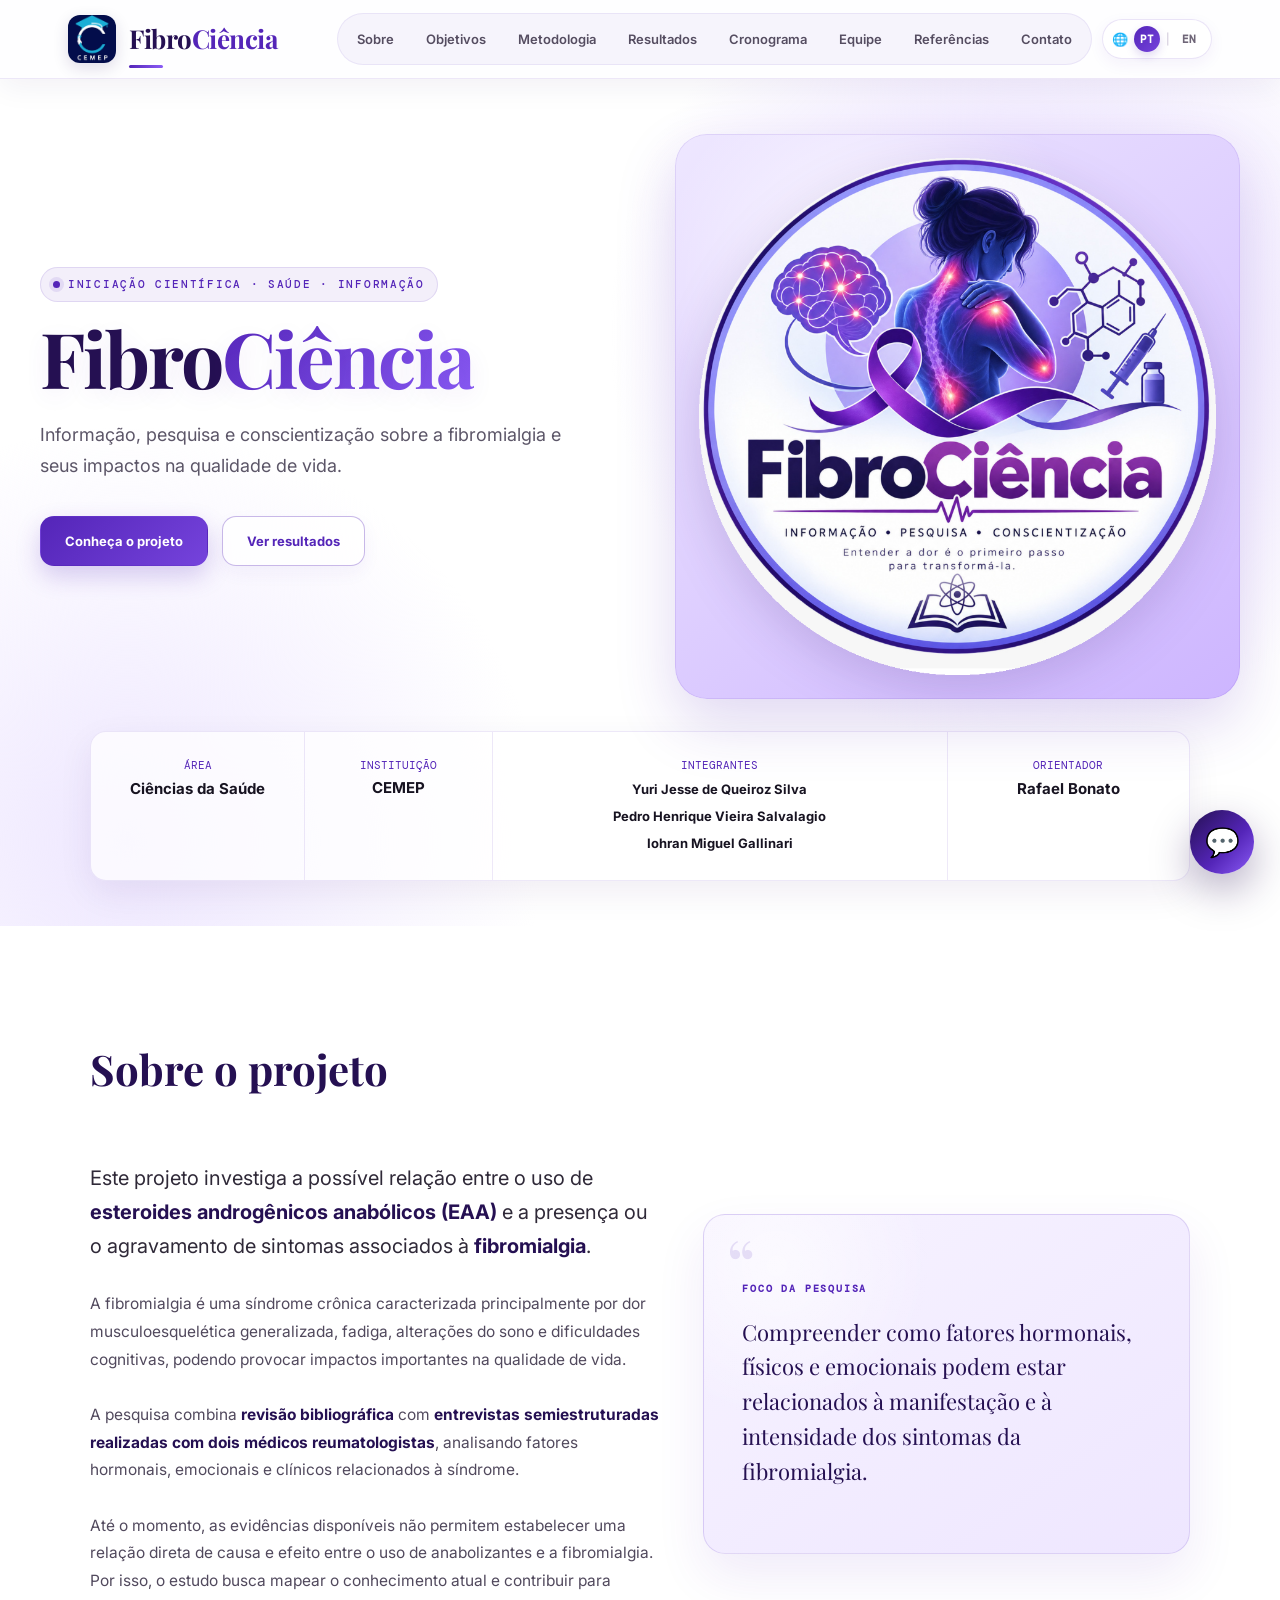
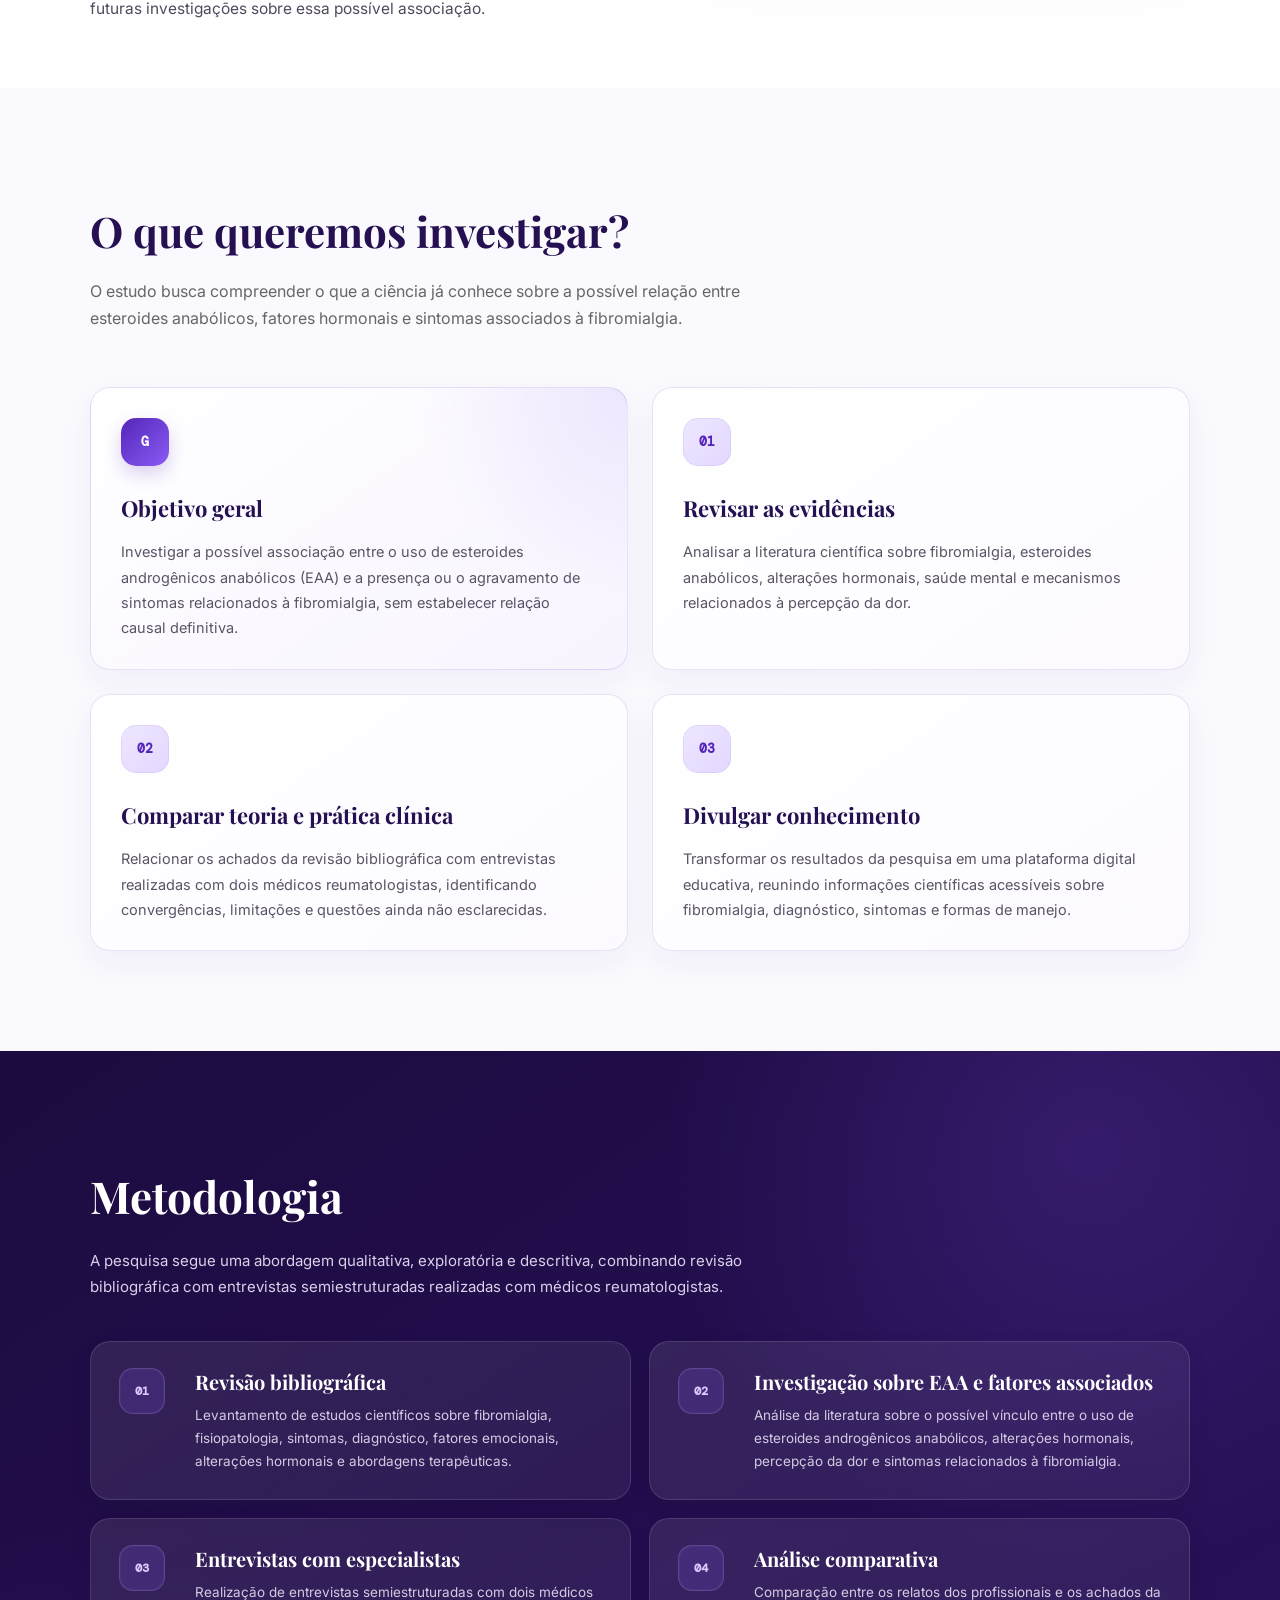
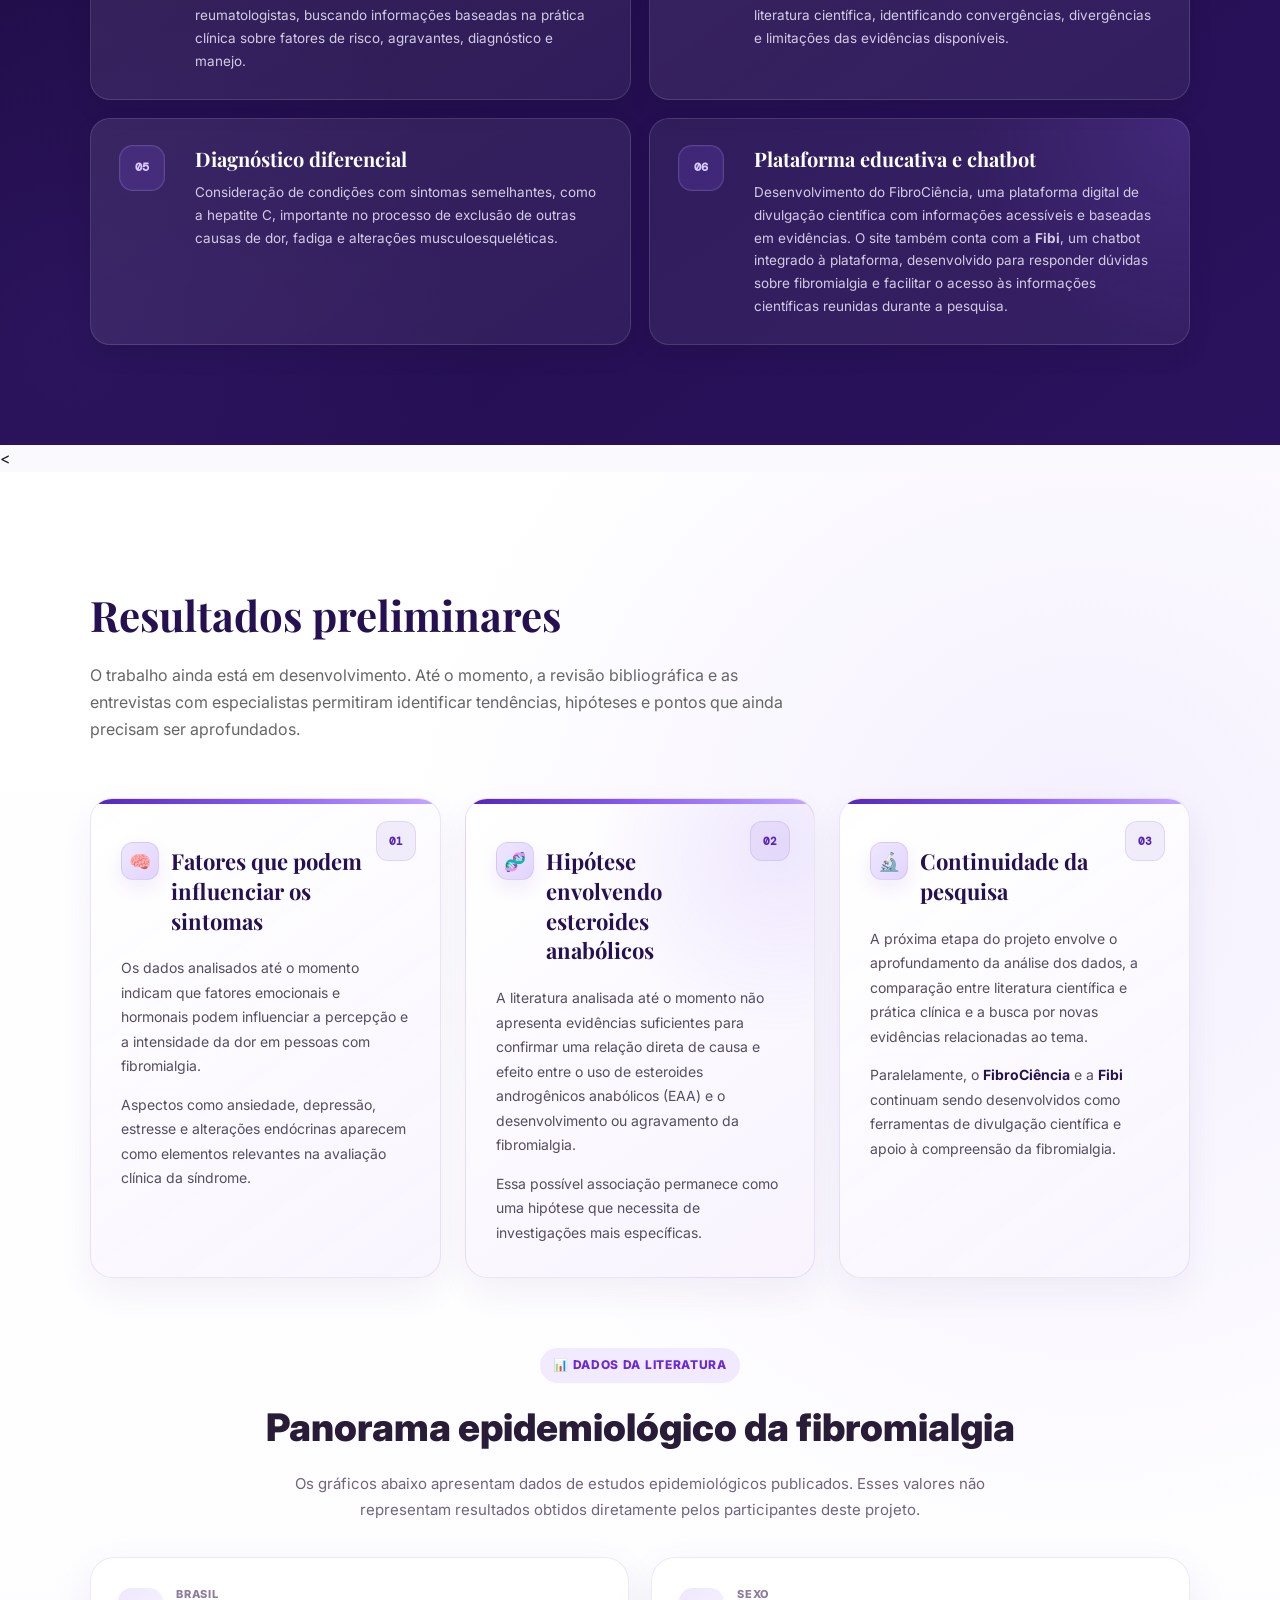
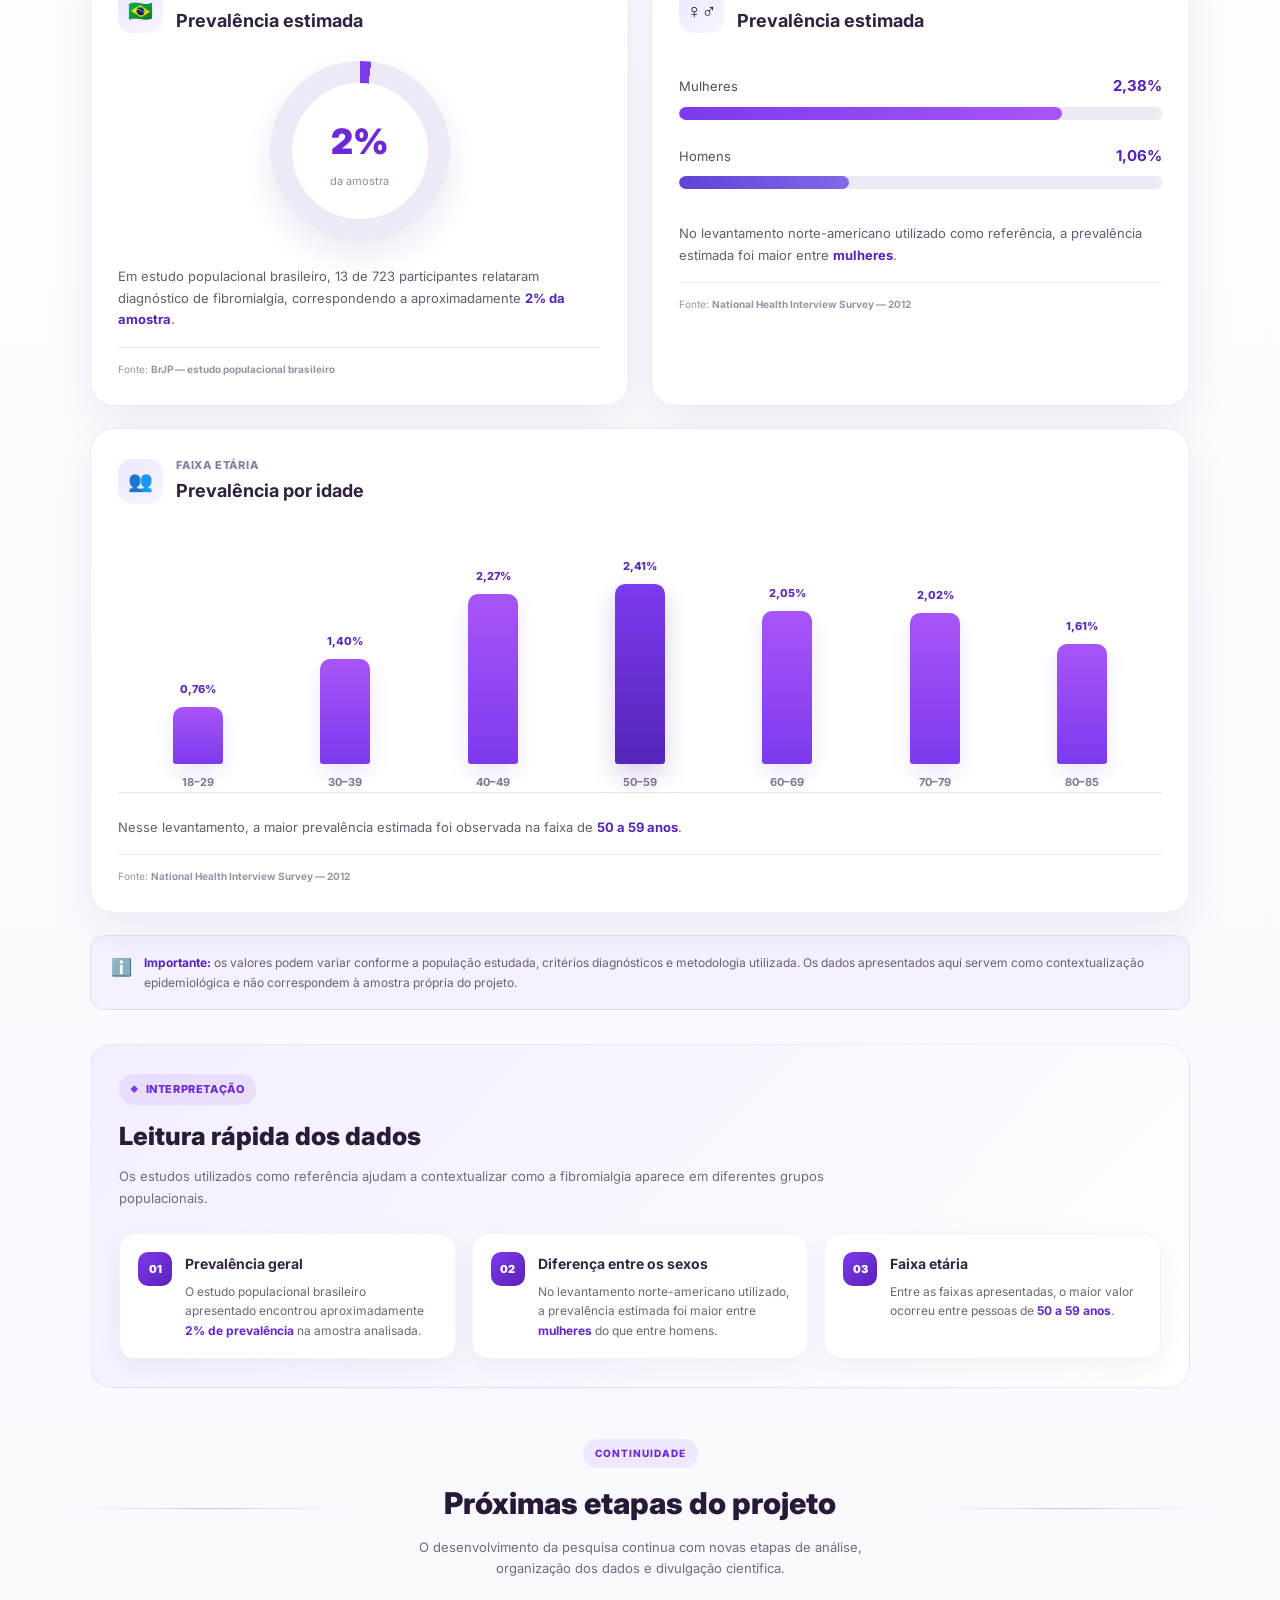
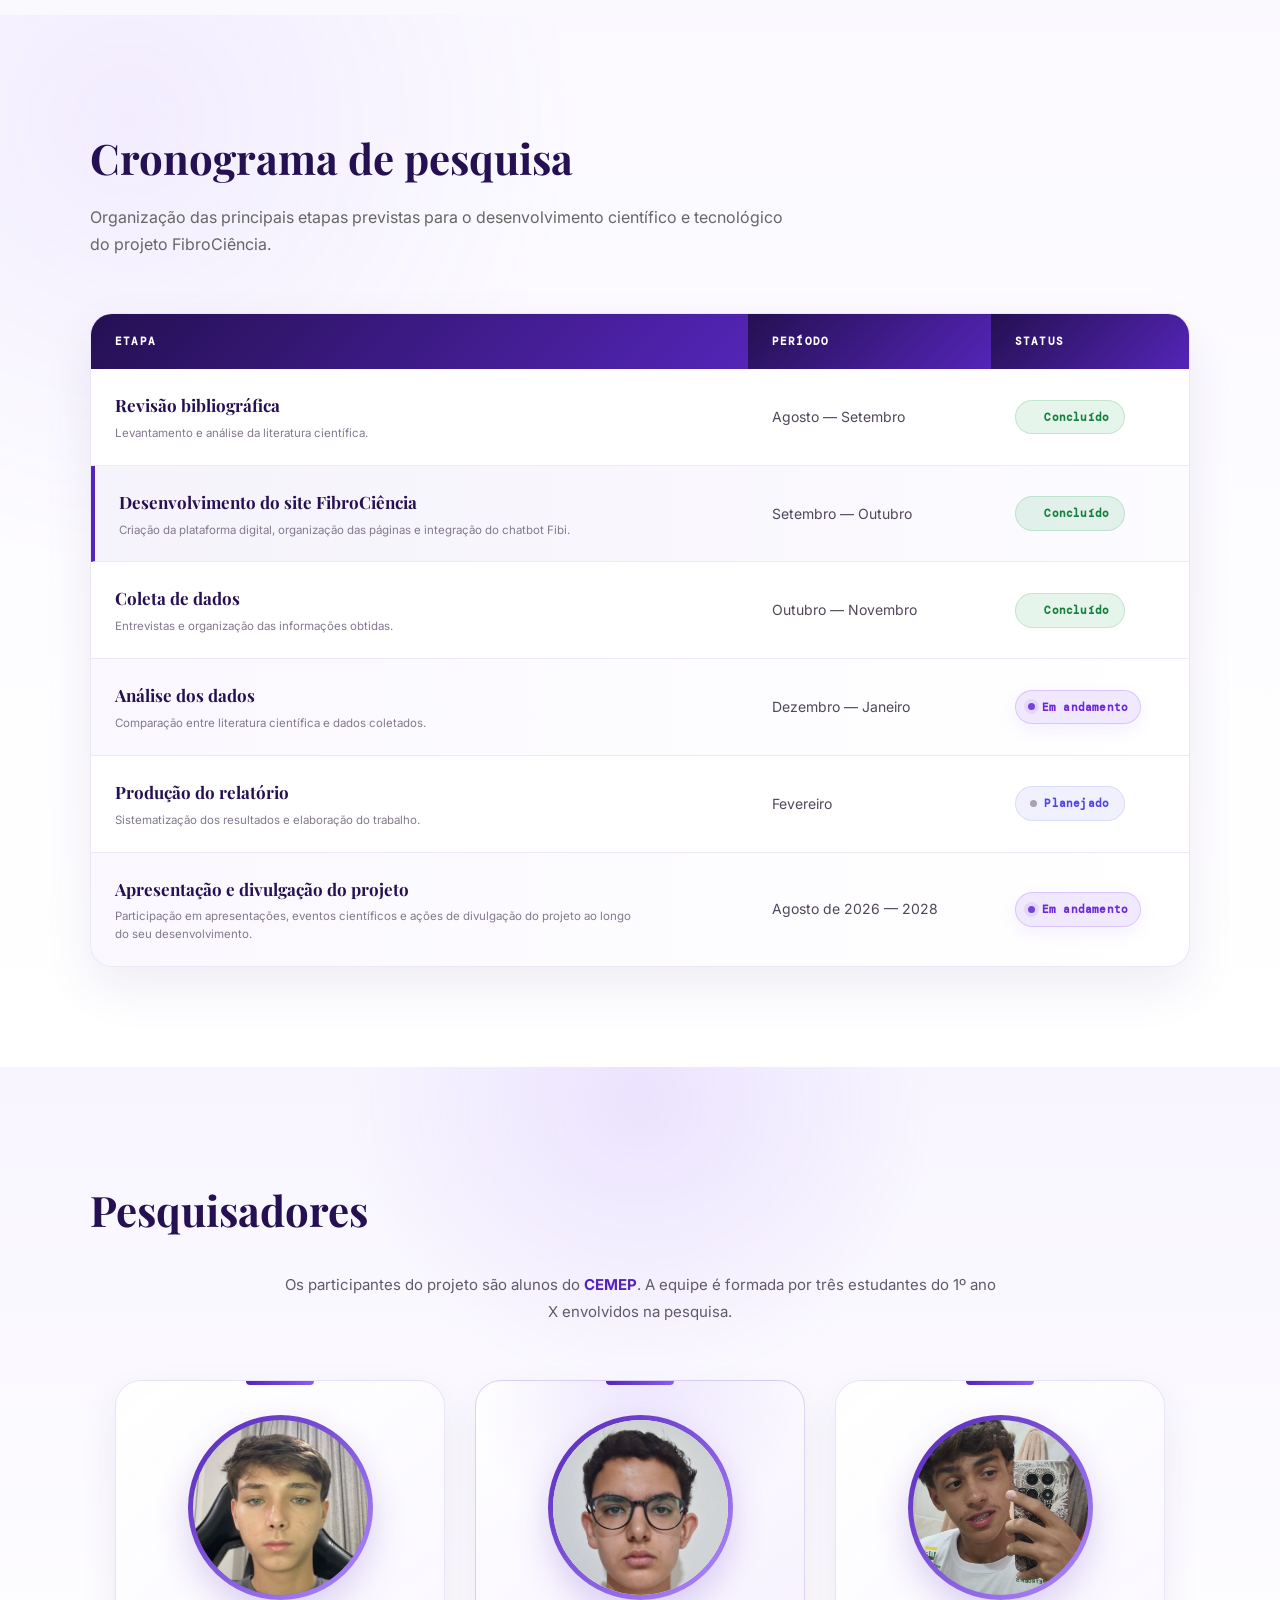
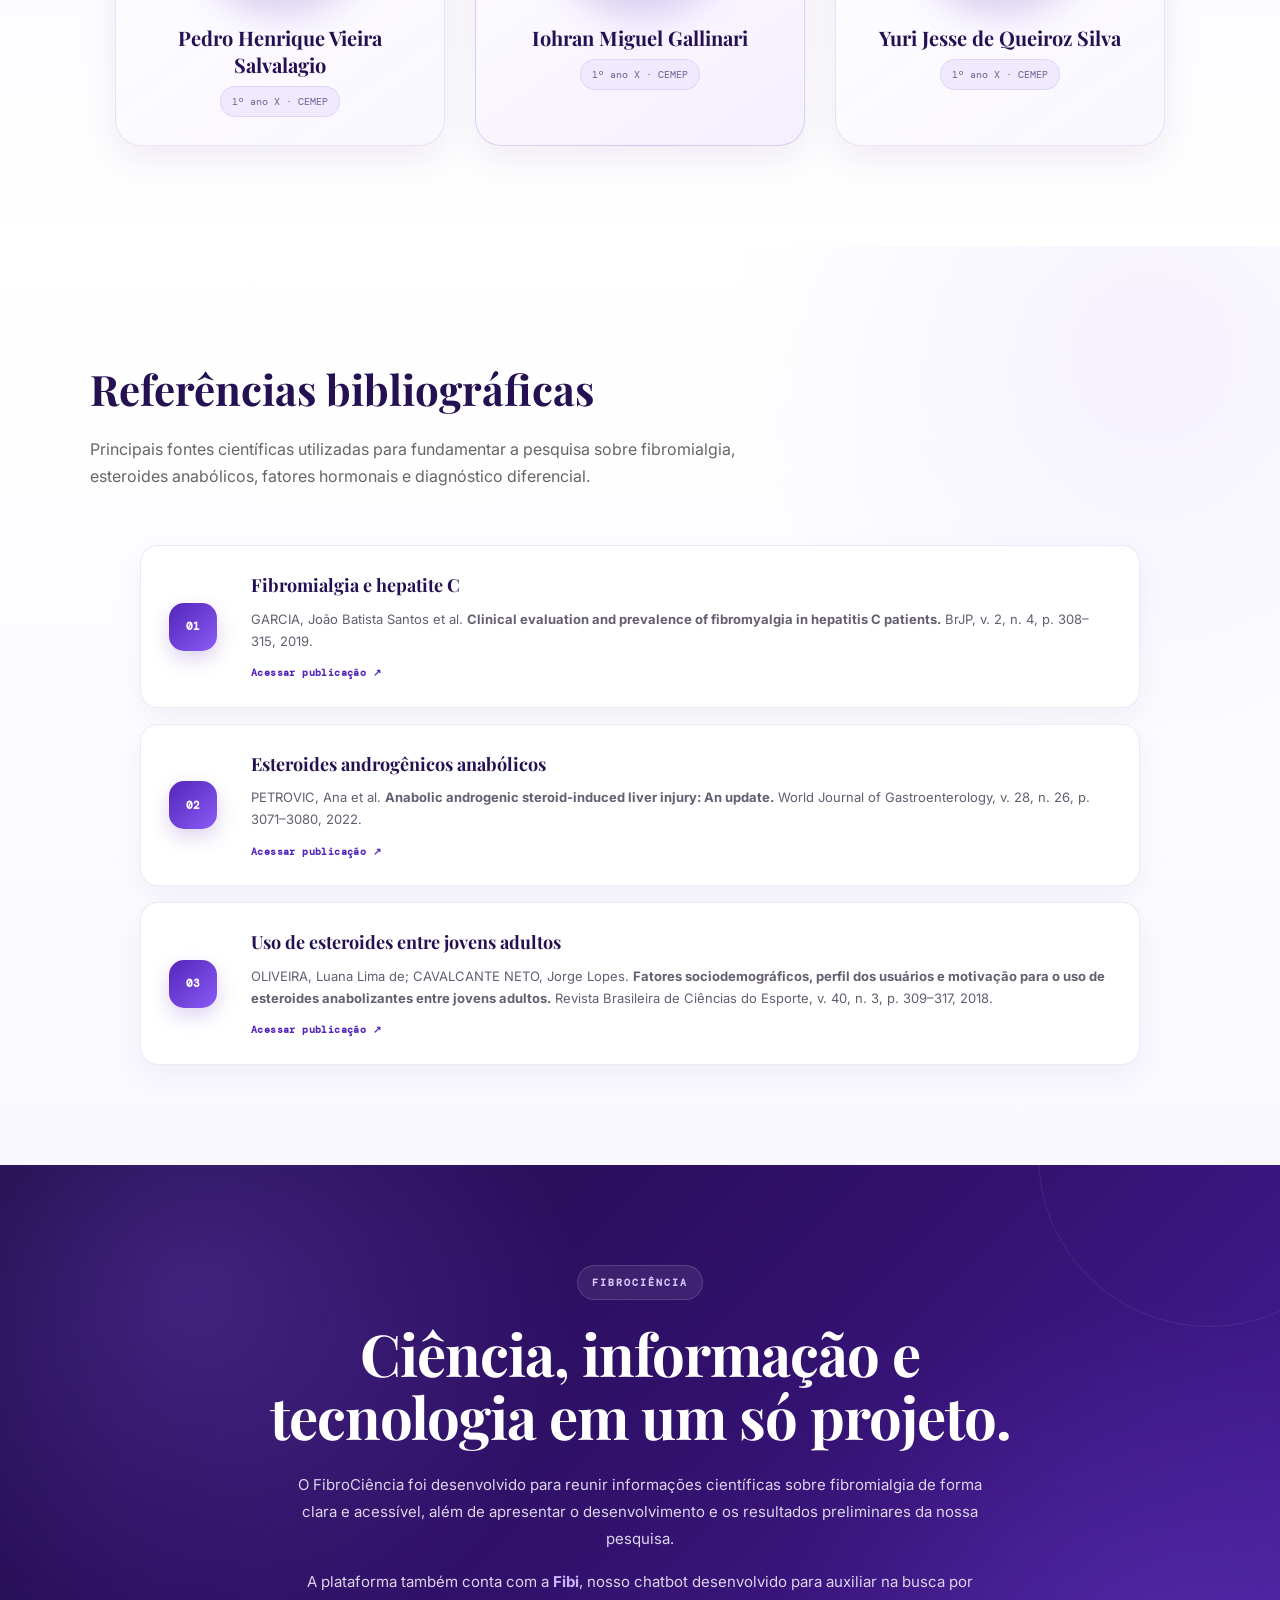
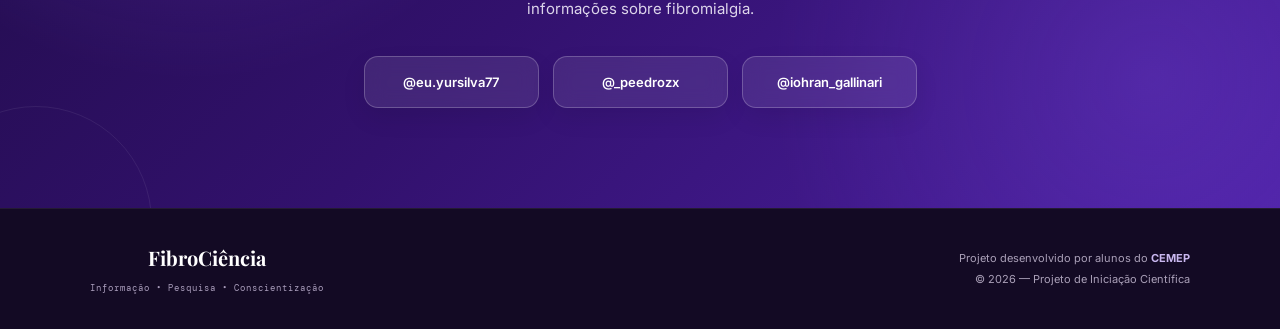
==== index.html @ 0fcd7a48 "Fibi online com memoria e otimizacao de desempenho" ====
<!DOCTYPE html>

<html lang="pt-BR">
<head>
<meta charset="utf-8"/>
<meta content="width=device-width, initial-scale=1.0" name="viewport"/>
<meta name="description" content="FibroCiência é um projeto de iniciação científica do CEMEP sobre fibromialgia, com informações sobre sintomas, diagnóstico, tratamento, epidemiologia e pesquisa em desenvolvimento."/>
<title>FibroCiência | Pesquisa e Conscientização</title>
<meta name="theme-color" content="#5425b8"/>
<meta name="robots" content="index,follow"/>
<meta name="fibi-api-base" content="https://fibi-api.yurijesse6.workers.dev"/>
<style>
        @import url('https://fonts.googleapis.com/css2?family=DM+Mono:wght@400;500&family=Playfair+Display:wght@500;600;700&family=Inter:wght@400;500;600;700&display=swap');
        .hero-imagem {
            width: 100%;
            aspect-ratio: 1 / 1;
            display: flex;
            justify-content: center;
            align-items: center;
            border-radius: 32px;
            padding: 22px;
            background:
                radial-gradient(circle at 35% 25%, rgba(255,255,255,.92), transparent 38%),
                linear-gradient(145deg, #eee7ff 0%, #dfd0ff 48%, #cdb5ff 100%);
            box-shadow: 0 24px 60px rgba(84,37,184,.18), inset 0 0 0 1px rgba(84,37,184,.10);
            overflow: hidden;
            position: relative;
        }

        .hero-imagem::before {
            content: "";
            position: absolute;
            width: 70%;
            height: 70%;
            border-radius: 50%;
            background: rgba(255,255,255,.22);
            filter: blur(25px);
        }

        .hero-imagem img {
            position: relative;
            z-index: 1;
            display: block;
            width: 100%;
            height: 100%;
            object-fit: contain;
            border-radius: 50%;
            filter: drop-shadow(0 14px 24px rgba(50,20,100,.16));
            transition: transform .4s ease;
        }

        .hero-imagem img:hover {
            transform: scale(1.025);
        }
        
        :root {
            --roxo: #5425b8;
            --roxo-escuro: #251052;
            --roxo-claro: #8b5cf6;
            --lilas: #eee7ff;
            --branco: #ffffff;
            --cinza: #666;
            --preto: #171321;
            --borda: #ddd3f7;
        }

        * {
            margin: 0;
            padding: 0;
            box-sizing: border-box;
        }

        html {
            scroll-behavior: smooth;
        }

        body {
            background: #faf9fd;
            color: var(--preto);
            font-family: "Inter", sans-serif;
            line-height: 1.7;
        }

        /* =========================
   CABEÇALHO
========================= */

header {
    position: sticky;
    top: 0;
    z-index: 1000;

    background: rgba(255, 255, 255, 0.78);
    backdrop-filter: blur(18px);
    -webkit-backdrop-filter: blur(18px);

    border-bottom: 1px solid rgba(84, 37, 184, 0.10);

    box-shadow:
        0 8px 30px rgba(37, 16, 82, 0.06);
}

.navbar {
    max-width: 1200px;
    height: 78px;

    margin: 0 auto;
    padding: 0 28px;

    display: flex;
    align-items: center;
    justify-content: space-between;
}
.brand-area {
    display: flex;
    align-items: center;
    gap: 13px;
}

.cemep-logo-header {
    width: 48px;
    height: 48px;

    object-fit: contain;

    border-radius: 12px;

    box-shadow:
        0 5px 16px rgba(37, 16, 82, 0.14);

    transition:
        transform 0.25s ease,
        box-shadow 0.25s ease;
}

.cemep-logo-header:hover {
    transform: translateY(-2px) scale(1.04);

    box-shadow:
        0 8px 20px rgba(37, 16, 82, 0.20);
}
.logo-text {
    font-family: "Playfair Display", serif;
    font-size: 26px;
    font-weight: 700;

    color: var(--roxo-escuro);

    letter-spacing: -0.5px;

    position: relative;

    cursor: default;
}

.logo-text span {
    color: var(--roxo);
}

.logo-text::after {
    content: "";

    position: absolute;

    left: 0;
    bottom: -7px;

    width: 34px;
    height: 3px;

    border-radius: 999px;

    background: linear-gradient(
        90deg,
        var(--roxo),
        var(--roxo-claro)
    );
}

nav {
    display: flex;
    align-items: center;

    gap: 6px;

    padding: 6px;

    border-radius: 999px;

    background: rgba(84, 37, 184, 0.045);

    border: 1px solid rgba(84, 37, 184, 0.08);
}

nav a {
    position: relative;

    padding: 8px 13px;

    border-radius: 999px;

    text-decoration: none;

    color: #554d61;

    font-size: 13px;
    font-weight: 600;

    transition:
        color 0.2s ease,
        background 0.2s ease,
        transform 0.2s ease;
}

nav a:hover {
    color: var(--roxo);

    background: white;

    transform: translateY(-1px);

    box-shadow:
        0 5px 14px rgba(84, 37, 184, 0.08);
}

        /* =========================
           HERO
        ========================= */

        .hero {
            min-height: 90vh;

            display: block;
            padding: 90px 25px 70px;

            background:
                radial-gradient(circle at 80% 30%, #e5d8ff 0%, transparent 35%),
                radial-gradient(circle at 10% 90%, #eee7ff 0%, transparent 30%),
                #fff;
        }

        .hero-container {
            max-width: 1200px;
            width: 100%;
            margin: auto;

            display: grid;
            grid-template-columns: 1fr 1fr;
            gap: 70px;
            align-items: center;
        }

     .hero-text small {
    display: inline-flex;
    align-items: center;
    gap: 8px;

    padding: 7px 12px;

    border-radius: 999px;

    background: rgba(84, 37, 184, 0.07);
    border: 1px solid rgba(84, 37, 184, 0.12);

    font-family: "DM Mono", monospace;
    font-size: 11px;
    font-weight: 500;

    color: var(--roxo);

    letter-spacing: 1.7px;
}

.hero-text small::before {
    content: "";

    width: 7px;
    height: 7px;

    border-radius: 50%;

    background: var(--roxo);

    box-shadow:
        0 0 0 4px rgba(84, 37, 184, 0.10);
}

  .hero-text h1 {
    margin-top: 18px;

    font-family: "Playfair Display", serif;
    font-size: clamp(52px, 6vw, 78px);

    line-height: 0.98;
    letter-spacing: -2px;

    color: var(--roxo-escuro);

    text-shadow:
        0 6px 24px rgba(84, 37, 184, 0.08);
}

.hero-text h1 span {
    background: linear-gradient(
        135deg,
        #5425b8,
        #8b5cf6
    );

    -webkit-background-clip: text;
    background-clip: text;

    color: transparent;
}

        .hero-text p {
            margin-top: 25px;

            max-width: 550px;

            font-size: 18px;
            color: #5c5668;
        }

        .hero-buttons {
    display: flex;
    align-items: center;
    gap: 14px;

    margin-top: 34px;
}

.btn {
    display: inline-flex;
    align-items: center;
    justify-content: center;

    min-height: 50px;

    padding: 0 24px;

    border-radius: 14px;

    text-decoration: none;

    font-size: 13px;
    font-weight: 700;

    transition:
        transform .2s ease,
        box-shadow .2s ease,
        background .2s ease,
        border-color .2s ease;
}

.btn-primary {
    color: #fff;

    background:
        linear-gradient(
            135deg,
            #5425b8,
            #7543dc
        );

    border: 1px solid transparent;

    box-shadow:
        0 10px 24px rgba(84, 37, 184, .22);
}

.btn-primary:hover {
    transform: translateY(-3px);

    box-shadow:
        0 15px 30px rgba(84, 37, 184, .30);
}

.btn-outline {
    color: var(--roxo);

    background: rgba(255,255,255,.72);

    border: 1px solid rgba(84,37,184,.32);

    box-shadow:
        0 7px 18px rgba(84,37,184,.05);
}

.btn-outline:hover {
    transform: translateY(-3px);

    background: #fff;

    border-color: var(--roxo);

    box-shadow:
        0 12px 24px rgba(84,37,184,.12);
}


        .hero-dados {
            max-width: 1200px;
            width: 100%;
            margin: 30px auto 0;
            display: grid;
            grid-template-columns: repeat(3, 1fr);
            gap: 0;
            background: rgba(255,255,255,.72);
            border: 1px solid rgba(84,37,184,.10);
            border-radius: 16px;
            box-shadow: 0 12px 35px rgba(50,20,100,.07);
            overflow: hidden;
        }

        .hero-dados .dado {
            padding: 20px 24px;
            border-bottom: 0;
            border-right: 1px solid rgba(84,37,184,.10);
        }
        .hero-dados .dado:last-child { border-right: 0; }

        @media (max-width: 850px) {
            .hero-dados { grid-template-columns: 1fr 1fr; }
            .hero-dados .dado { border-right: 1px solid rgba(84,37,184,.10); border-bottom: 1px solid rgba(84,37,184,.10); }
            .hero-dados .dado:nth-child(2n) { border-right: 0; }
            .hero-dados .dado:last-child { grid-column: 1 / -1; border-right: 0; }
        }

        @media (max-width: 500px) {
            .hero-dados { grid-template-columns: 1fr; }
            .hero-dados .dado, .hero-dados .dado:nth-child(2n) { border-right: 0; }
        }

        /* =========================
           FICHA CATALOGRÁFICA
        ========================= */

        .ficha {
            position: relative;

            background: white;

            border: 1px solid var(--borda);

            padding: 30px;

            box-shadow: 0 20px 50px rgba(50, 20, 100, .12);

            border-radius: 15px;
        }

        .ficha::before {
            content: "PROJETO DE PESQUISA";

            position: absolute;
            top: -12px;
            left: 25px;

            background: var(--roxo);

            color: white;

            padding: 5px 12px;

            font-family: "DM Mono", monospace;
            font-size: 10px;
            letter-spacing: 1px;

            border-radius: 4px;
        }

        .ficha h3 {
            font-family: "Playfair Display", serif;
            font-size: 27px;

            color: var(--roxo-escuro);

            margin-bottom: 25px;
        }

        .dados {
            display: grid;
            gap: 16px;
        }

        .dado {
            border-bottom: 1px solid #eee;

            padding-bottom: 10px;
        }

        .dado span {
            display: block;

            font-family: "DM Mono", monospace;
            font-size: 11px;

            color: var(--roxo);

            text-transform: uppercase;
        }

        .dado strong {
            font-size: 15px;
        }

        /* =========================
           SEÇÕES
        ========================= */

        section {
            padding: 100px 25px;
        }

        .container {
            max-width: 1100px;
            margin: auto;
        }

        .section-header {
            margin-bottom: 55px;
        }

        .section-number {
            font-family: "DM Mono", monospace;

            color: var(--roxo);

            font-size: 13px;
            letter-spacing: 2px;
        }

        .section-header h2 {
            margin-top: 8px;

            font-family: "Playfair Display", serif;

            font-size: 42px;

            color: var(--roxo-escuro);
        }

        .section-header p {
            max-width: 700px;

            margin-top: 10px;

            color: var(--cinza);
        }

        /* =========================
           SOBRE
        ========================= */

        .sobre {
            background: white;
        }

        .sobre-grid {
    display: grid;
    grid-template-columns: 1.15fr .85fr;
    gap: 42px;
    align-items: stretch;
}
       .texto-grande {
    font-size: 21px;
    line-height: 1.75;
    color: #3d3748;
}
        .citacao {
    position: relative;

    display: flex;
    align-items: center;

    min-height: 100%;

    padding: 36px 34px;

    border: 1px solid rgba(84, 37, 184, .12);
    border-radius: 22px;

    background:
        linear-gradient(
            145deg,
            #f5f0ff,
            #eee7ff
        );

    box-shadow:
        0 18px 40px rgba(84, 37, 184, .08);

    font-family: "Playfair Display", serif;

    color: var(--roxo-escuro);
}

.citacao::before {
    content: "“";

    position: absolute;

    top: 12px;
    left: 22px;

    font-size: 72px;
    line-height: 1;

    color: rgba(84, 37, 184, .13);
}

.citacao small {
    display: block;

    margin-bottom: 18px;

    font-family: "DM Mono", monospace;
    font-size: 10px;
    font-weight: 600;

    letter-spacing: 1.8px;

    color: var(--roxo);
}

.citacao p {
    position: relative;
    z-index: 1;

    margin: 0;

    font-family: "Playfair Display", serif;
    font-size: 23px;
    line-height: 1.55;

    color: var(--roxo-escuro);
}

        /* =========================
           OBJETIVOS
        ========================= */

        .objetivos-grid {
            display: grid;
            grid-template-columns: 1fr 1fr;

            gap: 25px;
        }

        .card {
            background: white;

            border: 1px solid var(--borda);

            border-radius: 12px;

            padding: 30px;

            transition: .25s;
        }

        .card:hover {
            transform: translateY(-5px);

            box-shadow: 0 15px 35px rgba(50, 20, 100, .10);
        }

        .card-icon {
            width: 45px;
            height: 45px;

            display: flex;
            align-items: center;
            justify-content: center;

            background: var(--lilas);

            color: var(--roxo);

            border-radius: 50%;

            font-weight: bold;

            margin-bottom: 18px;
        }

        .card h3 {
            font-family: "Playfair Display", serif;

            color: var(--roxo-escuro);

            font-size: 23px;

            margin-bottom: 10px;
        }

        /* =========================
           METODOLOGIA
        ========================= */

        .metodologia {
            background: var(--roxo-escuro);
            color: white;
        }

        .metodologia .section-header h2 {
            color: white;
        }

        .metodologia .section-header p {
            color: #d8d0eb;
        }

        .etapas {
            display: grid;
            gap: 15px;
        }

        .etapa {
            display: grid;

            grid-template-columns: 70px 1fr;

            align-items: center;

            padding: 20px;

            border: 1px solid rgba(255,255,255,.15);

            border-radius: 10px;

            background: rgba(255,255,255,.04);
        }

        .etapa-numero {
            font-family: "DM Mono", monospace;

            color: #bda5ff;

            font-size: 22px;
        }

        .etapa h3 {
            margin-bottom: 3px;
        }

        .etapa p {
            color: #d0c8df;
        }

        /* =========================
           RESULTADOS
        ========================= */

        .resultados {
            background: white;
        }

        .resultado-grid {
            display: grid;

            grid-template-columns: repeat(3, 1fr);

            gap: 20px;
        }

        .resultado {
            padding: 30px;

            border-top: 4px solid var(--roxo);

            background: #faf9fd;

            border-radius: 8px;
        }

        .resultado h3 {
            font-family: "Playfair Display", serif;

            font-size: 22px;

            color: var(--roxo-escuro);
        }

        /* =========================
           CRONOGRAMA
        ========================= */

        .tabela-wrapper {
            overflow-x: auto;
        }

        table {
            width: 100%;

            border-collapse: collapse;

            background: white;
        }

        th,
        td {
            padding: 16px;

            text-align: left;

            border-bottom: 1px solid var(--borda);
        }

        th {
            background: var(--roxo-escuro);

            color: white;

            font-family: "DM Mono", monospace;

            font-size: 12px;
        }

        td {
            font-size: 14px;
        }

        /* =========================
           EQUIPE
        ========================= */

        .equipe {
            background: #f4f0fc;
        }

        .equipe-grid {
            display: grid;

            grid-template-columns: repeat(2, 1fr);

            gap: 25px;
        }

        .pessoa {
            display: flex;

            align-items: center;

            gap: 20px;

            padding: 25px;

            background: white;

            border-radius: 12px;

            border: 1px solid var(--borda);
        }

        .avatar {
            width: 65px;
            height: 65px;

            flex-shrink: 0;

            display: flex;
            align-items: center;
            justify-content: center;

            border-radius: 50%;

            background: var(--lilas);

            color: var(--roxo);

            font-family: "Playfair Display", serif;

            font-size: 24px;
        }

        .pessoa h3 {
            font-family: "Playfair Display", serif;

            color: var(--roxo-escuro);
        }

        .pessoa p {
            color: var(--cinza);

            font-size: 14px;
        }


        /* Ajustes da apresentação solicitada */
        .hero-dados {
            grid-template-columns: repeat(3, 1fr);
            justify-content: center;
        }

        .equipe-participantes {
            display: grid;
            grid-template-columns: repeat(3, minmax(0, 1fr));
            gap: 32px;
            align-items: start;
            margin-top: 30px;
        }

        .membro {
            text-align: center;
            background: transparent;
        }

        .membro-foto {
            width: 190px;
            height: 190px;
            margin: 0 auto 20px;
            border-radius: 50%;
            overflow: hidden;
            border: 5px solid white;
            box-shadow: 0 12px 35px rgba(84,37,184,.18), 0 0 0 2px var(--borda);
            background: white;
        }

        .membro-foto img {
            width: 100%;
            height: 100%;
            display: block;
            object-fit: cover;
        }

        .membro h3 {
            max-width: 280px;
            margin: 0 auto 4px;
            font-family: "Playfair Display", serif;
            color: var(--roxo-escuro);
            font-size: 19px;
            line-height: 1.35;
        }

        .membro p {
            color: var(--cinza);
            font-size: 14px;
        }

        @media (max-width: 850px) {
            .hero-dados { grid-template-columns: 1fr 1fr; }
            .equipe-participantes { grid-template-columns: 1fr; }
        }

        @media (max-width: 500px) {
            .hero-dados { grid-template-columns: 1fr; }
            .membro-foto { width: 165px; height: 165px; }
        }

        /* =========================
           REFERÊNCIAS
        ========================= */

        .referencias {
            background: white;
        }

        .referencia {
            padding: 17px 0;

            border-bottom: 1px solid var(--borda);

            font-size: 14px;
        }

        .referencia strong {
            color: var(--roxo);
        }

        /* =========================
           CONTATO
        ========================= */

        .contato {
            background: var(--lilas);

            text-align: center;
        }

        .contato h2 {
            font-family: "Playfair Display", serif;

            color: var(--roxo-escuro);

            font-size: 42px;
        }

        .contato p {
            max-width: 650px;

            margin: 15px auto 30px;

            color: #5c5668;
        }

        /* =========================
           RODAPÉ
        ========================= */

        footer {
            background: #171026;

            color: #c8bfd9;

            padding: 40px 25px;

            text-align: center;

            font-size: 13px;
        }

        footer strong {
            color: white;
        }

        /* =========================
           RESPONSIVO
        ========================= */

        @media (max-width: 850px) {

            nav {
                display: none;
            }

            .hero-container {
                grid-template-columns: 1fr;
            }

            .sobre-grid {
                grid-template-columns: 1fr;
            }

            .objetivos-grid {
                grid-template-columns: 1fr;
            }

            .resultado-grid {
                grid-template-columns: 1fr;
            }

            .equipe-grid {
                grid-template-columns: 1fr;
            }

            .hero {
                padding-top: 60px;
            }

            .hero-imagem {
                width: min(520px, 100%);
                margin: 0 auto;
            }
        }

        @media (max-width: 500px) {

            section {
                padding: 70px 18px;
            }

            .hero {
                padding-left: 18px;
                padding-right: 18px;
            }

            .hero-buttons {
                flex-direction: column;
            }

            .btn {
                text-align: center;
            }

            .section-header h2 {
                font-size: 34px;
            }

            .contato h2 {
                font-size: 34px;
            }
        }

        /* =========================
           IDENTIDADE CEMEP / PARTICIPANTES
        ========================= */
.instituicao-logo {
            width: 58px;
            height: 58px;
            object-fit: contain;
            display: block;
            margin: 0 auto 10px;
        }

        .dado-instituicao {
            min-height: 95px;
        }

        .foto-participantes {
            margin-bottom: 38px;
            padding: 12px;
            background: white;
            border: 1px solid var(--borda);
            border-radius: 18px;
            box-shadow: 0 20px 45px rgba(50,20,100,.10);
        }

        .foto-participantes img {
            display: block;
            width: 100%;
            max-height: 620px;
            object-fit: cover;
            object-position: center;
            border-radius: 12px;
        }

        .foto-legenda {
            display: flex;
            justify-content: space-between;
            align-items: center;
            gap: 20px;
            padding: 14px 8px 4px;
        }

        .foto-legenda strong {
            color: var(--roxo-escuro);
            font-family: "Playfair Display", serif;
            font-size: 18px;
        }

        .foto-legenda span {
            color: var(--cinza);
            font-size: 13px;
        }

        .equipe-intro {
            max-width: 760px;
            margin-top: -35px;
            margin-bottom: 30px;
            color: #5c5668;
        }

        @media (max-width: 600px) {
            .instituicao-destaque {
                width: 100%;
            }

            .foto-legenda {
                align-items: flex-start;
                flex-direction: column;
                gap: 4px;
            }
        }

    
        /* Ajuste final: somente Área, Instituição e Orientador(a) */
        .hero-dados {
            max-width: 920px;
            grid-template-columns: repeat(3, minmax(0, 1fr));
            margin-left: auto;
            margin-right: auto;
        }

        .hero-dados .dado {
            text-align: center;
        }

        .dado-instituicao {
            min-height: 0;
        }

        .instituicao-logo, .instituicao-destaque {
            display: none !important;
        }

        .equipe-participantes {
            grid-template-columns: repeat(3, minmax(0, 1fr));
            max-width: 1050px;
            margin-left: auto;
            margin-right: auto;
        }

        .membro-foto {
            width: 190px;
            height: 190px;
        }

        @media (max-width: 850px) {
            .hero-dados { grid-template-columns: repeat(3, minmax(0, 1fr)); }
            .equipe-participantes { grid-template-columns: 1fr; }
        }

        @media (max-width: 600px) {
            .hero-dados { grid-template-columns: 1fr; }
        }

        /* Correção estrutural e visual final */
        .hero { width: 100%; }
        .hero-container, .hero-dados, .container { box-sizing: border-box; }
        .hero-dados { grid-template-columns: repeat(3, minmax(0, 1fr)); }
        .equipe-participantes { display: grid; grid-template-columns: repeat(3, minmax(0, 1fr)); width: 100%; }
        .membro { min-width: 0; }
        @media (max-width: 850px) {
            .hero-dados { grid-template-columns: repeat(3, minmax(0, 1fr)); }
            .equipe-participantes { grid-template-columns: 1fr; }
        }
        @media (max-width: 600px) {
            .hero-dados { grid-template-columns: 1fr; }
        }


        /* ===== VERSÃO FINAL SOLICITADA ===== */
        .instituicao-destaque,
        .instituicao-destaque img,
        .instituicao-logo {
            display: none !important;
        }

        .hero-dados {
    max-width: 1100px !important;
    width: 100%;

    margin-left: auto !important;
    margin-right: auto !important;

    display: grid !important;

    grid-template-columns:
        0.8fr
        0.7fr
        1.7fr
        0.9fr !important;

    gap: 0 !important;

    align-items: stretch;
}
.dado-integrantes strong {
    line-height: 1.65;
    font-size: 13px;
}

        .hero-dados .dado {
            text-align: center !important;
            padding: 24px 20px !important;
            min-width: 0;
        }

       

        .equipe .equipe-intro {
            margin-top: -35px;
            margin-bottom: 40px;
        }

        .equipe-participantes {
            display: grid !important;
            grid-template-columns: repeat(3, minmax(0, 1fr)) !important;
            max-width: 1050px !important;
            width: 100%;
            margin: 0 auto !important;
            gap: 45px !important;
            align-items: start;
        }

        .equipe-participantes .membro {
            text-align: center;
            min-width: 0;
        }

        .equipe-participantes .membro-foto {
            width: 210px !important;
            height: 210px !important;
            margin: 0 auto 20px !important;
            border-radius: 50% !important;
            overflow: hidden !important;
            border: 5px solid #fff !important;
            box-shadow: 0 12px 35px rgba(84,37,184,.18), 0 0 0 2px var(--borda) !important;
            background: #fff !important;
        }

        .equipe-participantes .membro-foto img {
            width: 100% !important;
            height: 100% !important;
            display: block !important;
            object-fit: cover !important;
            object-position: center !important;
        }

        .equipe-participantes .membro h3 {
            max-width: 310px;
            margin: 0 auto 5px;
            font-family: "Playfair Display", serif;
            color: var(--roxo-escuro);
            font-size: 18px;
            line-height: 1.35;
        }

        .equipe-participantes .membro p {
            margin: 0;
            color: var(--cinza);
            font-size: 14px;
        }

        @media (max-width: 850px) {
            .hero-dados {
                grid-template-columns: repeat(3, minmax(0, 1fr)) !important;
            }
            .equipe-participantes {
                grid-template-columns: repeat(3, minmax(0, 1fr)) !important;
                gap: 20px !important;
            }
            .equipe-participantes .membro-foto {
                width: 165px !important;
                height: 165px !important;
            }
        }

        @media (max-width: 600px) {
            .hero-dados {
                grid-template-columns: 1fr !important;
            }
            .equipe-participantes {
                grid-template-columns: 1fr !important;
                gap: 35px !important;
            }
            .equipe-participantes .membro-foto {
                width: 180px !important;
                height: 180px !important;
            }
        }

    
        /* Ajuste final da disposição dos pesquisadores */
        .equipe-participantes {
            display: grid;
            grid-template-columns: repeat(3, minmax(0, 1fr));
            gap: 42px;
            align-items: start;
        }

        .equipe-participantes .membro {
            min-width: 0;
            text-align: center;
        }

        .equipe-participantes .membro-foto {
            width: 190px;
            height: 190px;
            margin: 0 auto 18px;
        }

        @media (max-width: 850px) {
            .equipe-participantes {
                grid-template-columns: repeat(3, minmax(0, 1fr));
                gap: 18px;
            }
        }

        @media (max-width: 650px) {
            .equipe-participantes {
                grid-template-columns: 1fr;
                gap: 35px;
            }
        }
        /* Corrige alinhamento da instituição */
.hero-dados .dado.dado-instituicao {
    display: flex !important;
    flex-direction: column !important;

    justify-content: flex-start !important;
    align-items: center !important;

    text-align: center !important;
}
/* =========================================
   AJUSTE VISUAL — SOBRE O PROJETO
========================================= */

.sobre-grid {
    grid-template-columns: 1.08fr .92fr;
    gap: 55px;
    align-items: center;
}

.sobre-conteudo {
    max-width: 650px;
}

.sobre-conteudo p {
    color: #51495d;
    font-size: 15.5px;
    line-height: 1.8;
}

.sobre-conteudo .texto-grande {
    font-size: 20px;
    line-height: 1.7;
    color: #2f2938;
}

.sobre-conteudo strong {
    color: var(--roxo-escuro);
    font-weight: 700;
}

.citacao {
    min-height: 340px;
    height: auto;

    padding: 42px 38px;

    align-self: center;

    background:
        radial-gradient(
            circle at 15% 15%,
            rgba(255,255,255,.65),
            transparent 30%
        ),
        linear-gradient(
            145deg,
            #f7f3ff,
            #eee6ff
        );

    border: 1px solid rgba(84,37,184,.15);

    box-shadow:
        0 22px 50px rgba(84,37,184,.09);
}

.citacao p {
    font-size: 22px;
    line-height: 1.58;
}
.sobre-grid {
    gap: 42px;
}

.citacao {
    transform: translateY(-8px);
}

.citacao > div {
    width: 100%;
}
/* =========================================
   OBJETIVOS — CARDS
========================================= */

.objetivos-grid {
    gap: 24px;
}

.objetivos-grid .card {
    position: relative;

    padding: 30px 30px 28px;

    border-radius: 20px;

    border: 1px solid rgba(84, 37, 184, .12);

    background:
        linear-gradient(
            145deg,
            #ffffff,
            #fcfaff
        );

    box-shadow:
        0 12px 30px rgba(84, 37, 184, .05);

    overflow: hidden;

    transition:
        transform .25s ease,
        box-shadow .25s ease,
        border-color .25s ease;
}

.objetivos-grid .card::before {
    content: "";

    position: absolute;

    top: 0;
    left: 0;

    width: 100%;
    height: 4px;

    background:
        linear-gradient(
            90deg,
            #5425b8,
            #8b5cf6
        );

    opacity: 0;

    transition: opacity .25s ease;
}

.objetivos-grid .card:hover {
    transform: translateY(-6px);

    border-color:
        rgba(84, 37, 184, .22);

    box-shadow:
        0 20px 45px
        rgba(84, 37, 184, .11);
}

.objetivos-grid .card:hover::before {
    opacity: 1;
}

.objetivos-grid .card-icon {
    width: 48px;
    height: 48px;

    display: grid;
    place-items: center;

    margin-bottom: 24px;

    border-radius: 15px;

    background:
        linear-gradient(
            135deg,
            #eee7ff,
            #e3d7ff
        );

    color: var(--roxo);

    font-family: "DM Mono", monospace;

    font-size: 13px;
    font-weight: 700;

    box-shadow:
        inset 0 0 0 1px
        rgba(84, 37, 184, .08);
}

.objetivos-grid .card h3 {
    margin-bottom: 12px;

    font-size: 22px;

    color: var(--roxo-escuro);
}

.objetivos-grid .card p {
    margin: 0;

    color: #5b5465;

    font-size: 14.5px;
    line-height: 1.75;
}


/* OBJETIVO GERAL EM DESTAQUE */

.objetivos-grid .card:first-child {
    background:
        radial-gradient(
            circle at top right,
            rgba(139, 92, 246, .12),
            transparent 34%
        ),
        linear-gradient(
            145deg,
            #ffffff,
            #f8f4ff
        );
}

.objetivos-grid .card:first-child .card-icon {
    color: #fff;

    background:
        linear-gradient(
            135deg,
            #5425b8,
            #8b5cf6
        );

    box-shadow:
        0 8px 18px
        rgba(84, 37, 184, .20);
}
/* =========================================
   RESULTADOS PRELIMINARES
========================================= */

.resultados {
    position: relative;

    background:
        radial-gradient(
            circle at 85% 15%,
            rgba(139, 92, 246, .09),
            transparent 28%
        ),
        linear-gradient(
            180deg,
            #ffffff 0%,
            #fbf9ff 100%
        );
}


/* GRID */

.resultados .resultado-grid {
    display: grid;

    grid-template-columns:
        repeat(3, minmax(0, 1fr));

    gap: 24px;

    counter-reset: resultado;
}


/* CARD */

.resultados .resultado {
    position: relative;

    min-height: 100%;

    padding:
        38px
        30px
        32px;

    overflow: hidden;

    border:
        1px solid
        rgba(84, 37, 184, .11);

    border-radius: 22px;

    background:
        linear-gradient(
            145deg,
            rgba(255,255,255,.96),
            rgba(248,244,255,.92)
        );

    box-shadow:
        0 14px 35px
        rgba(54, 28, 94, .06);

    counter-increment: resultado;

    transition:
        transform .25s ease,
        box-shadow .25s ease,
        border-color .25s ease;
}


/* LINHA ROXA SUPERIOR */

.resultados .resultado::before {
    content: "";

    position: absolute;

    top: 0;
    left: 0;

    width: 100%;
    height: 5px;

    background:
        linear-gradient(
            90deg,
            #5425b8,
            #8b5cf6,
            #c4a8ff
        );
}


/* NÚMERO DO CARD */

.resultados .resultado::after {
    content:
        "0"
        counter(resultado);

    position: absolute;

    top: 22px;
    right: 24px;

    display: grid;
    place-items: center;

    width: 38px;
    height: 38px;

    border-radius: 12px;

    background:
        rgba(84, 37, 184, .07);

    border:
        1px solid
        rgba(84, 37, 184, .10);

    font-family:
        "DM Mono",
        monospace;

    font-size: 11px;
    font-weight: 600;

    color:
        var(--roxo);
}


/* TÍTULO */

.resultados .resultado h3 {
    max-width: 80%;

    margin:
        10px
        0
        20px;

    font-family:
        "Playfair Display",
        serif;

    font-size: 22px;
    line-height: 1.35;

    color:
        var(--roxo-escuro);
}


/* TEXTO */

.resultados .resultado p {
    margin:
        0
        0
        14px;

    color: #554d61;

    font-size: 14px;
    line-height: 1.75;
}


.resultados .resultado p:last-child {
    margin-bottom: 0;
}


/* PALAVRAS EM DESTAQUE */

.resultados .resultado strong {
    color:
        var(--roxo-escuro);

    font-weight: 700;
}


/* HOVER */

.resultados .resultado:hover {
    transform:
        translateY(-7px);

    border-color:
        rgba(84, 37, 184, .22);

    box-shadow:
        0 24px 50px
        rgba(54, 28, 94, .12);
}


/* DESTAQUE SUTIL NO SEGUNDO CARD */

.resultados .resultado:nth-child(2) {
    background:
        radial-gradient(
            circle at 90% 10%,
            rgba(139, 92, 246, .12),
            transparent 35%
        ),
        linear-gradient(
            145deg,
            #ffffff,
            #f8f3ff
        );
}


/* RESPONSIVO */

@media (max-width: 900px) {

    .resultados .resultado-grid {
        grid-template-columns: 1fr;
    }

    .resultados .resultado {
        min-height: auto;
    }

}
/* =========================================
   CRONOGRAMA
========================================= */

.cronograma {
    background:
        radial-gradient(
            circle at 10% 10%,
            rgba(139, 92, 246, .08),
            transparent 30%
        ),
        linear-gradient(
            180deg,
            #fbf9ff,
            #ffffff
        );
}


.cronograma-wrapper {
    overflow: hidden;

    border-radius: 22px;

    border:
        1px solid
        rgba(84, 37, 184, .11);

    background: #fff;

    box-shadow:
        0 20px 50px
        rgba(50, 20, 100, .08);
}


/* TABELA */

.cronograma-tabela {
    width: 100%;

    border-collapse: separate;
    border-spacing: 0;

    background: transparent;
}


/* CABEÇALHO */

.cronograma-tabela thead th {
    padding: 18px 24px;

    background:
        linear-gradient(
            135deg,
            #251052,
            #5425b8
        );

    color: #fff;

    border: 0;

    font-family:
        "DM Mono",
        monospace;

    font-size: 11px;

    letter-spacing: 1.2px;

    text-transform: uppercase;
}


/* LINHAS */

.cronograma-tabela tbody tr {
    transition:
        background .2s ease,
        transform .2s ease;
}


.cronograma-tabela tbody tr:hover {
    background: #faf7ff;
}


/* CÉLULAS */

.cronograma-tabela tbody td {
    padding: 22px 24px;

    border-bottom:
        1px solid
        #eee8f7;

    vertical-align: middle;

    color: #50475c;

    font-size: 14px;
}


.cronograma-tabela tbody tr:last-child td {
    border-bottom: 0;
}


/* NOME DA ETAPA */

.cronograma-tabela td strong {
    display: block;

    margin-bottom: 5px;

    color:
        var(--roxo-escuro);

    font-family:
        "Playfair Display",
        serif;

    font-size: 17px;
}


/* DESCRIÇÃO */

.cronograma-tabela td small {
    display: block;

    max-width: 530px;

    color: #83798f;

    font-size: 11.5px;

    line-height: 1.55;
}


/* LINHA DO SITE EM DESTAQUE */

.cronograma-destaque {
    background:
        linear-gradient(
            90deg,
            rgba(84, 37, 184, .055),
            rgba(139, 92, 246, .025)
        );
}


.cronograma-destaque td:first-child {
    border-left:
        4px solid
        var(--roxo);
}


/* STATUS */

.status {
    display: inline-flex;

    align-items: center;

    gap: 7px;

    padding:
        7px
        11px;

    border-radius: 999px;

    font-family:
        "DM Mono",
        monospace;

    font-size: 10px;

    font-weight: 600;

    white-space: nowrap;
}


.status::before {
    content: "";

    width: 7px;
    height: 7px;

    border-radius: 50%;
}


/* EM ANDAMENTO */

.status.andamento {
    color: #5425b8;

    background:
        #eee7ff;

    border:
        1px solid
        #dacbf7;
}


.status.andamento::before {
    background: #7543dc;

    box-shadow:
        0 0 0 4px
        rgba(117, 67, 220, .10);
}


/* PLANEJADO */

.status.planejado {
    color: #68606f;

    background:
        #f5f3f7;

    border:
        1px solid
        #e5e0ea;
}


.status.planejado::before {
    background: #aaa1b3;
}


/* MOBILE */

@media (max-width: 700px) {

    .cronograma-wrapper {
        border-radius: 16px;

        overflow-x: auto;
    }


    .cronograma-tabela {
        min-width: 720px;
    }

}
/* =========================================
   EQUIPE — NOVO VISUAL
========================================= */

.equipe {
    position: relative;

    background:
        radial-gradient(
            circle at 50% 5%,
            rgba(139, 92, 246, .12),
            transparent 30%
        ),
        linear-gradient(
            180deg,
            #f8f5ff 0%,
            #ffffff 100%
        );
}


/* INTRODUÇÃO */

.equipe .equipe-intro {
    max-width: 720px;

    margin:
        -30px
        auto
        55px;

    text-align: center;

    color: #62596d;

    font-size: 15px;
    line-height: 1.8;
}


.equipe .equipe-intro strong {
    color: var(--roxo);
}


/* GRID DOS INTEGRANTES */

.equipe-participantes {
    display: grid !important;

    grid-template-columns:
        repeat(3, minmax(0, 1fr)) !important;

    gap: 30px !important;

    max-width: 1050px !important;

    margin:
        0
        auto !important;

    align-items: stretch !important;
}


/* =========================================
   ORDEM
   Pedro | Yuri | Iohran
========================================= */

.equipe-participantes .membro:nth-child(1) {
    order: 1;
}

.equipe-participantes .membro:nth-child(3) {
    order: 2;
}

.equipe-participantes .membro:nth-child(2) {
    order: 3;
}


/* CARD */

.equipe-participantes .membro {
    position: relative;

    min-width: 0;

    padding:
        34px
        24px
        28px;

    text-align: center;

    border:
        1px solid
        rgba(84, 37, 184, .11);

    border-radius: 26px;

    background:
        linear-gradient(
            145deg,
            rgba(255,255,255,.98),
            rgba(249,246,255,.95)
        );

    box-shadow:
        0 16px 38px
        rgba(50,20,100,.07);

    overflow: hidden;

    transition:
        transform .25s ease,
        box-shadow .25s ease,
        border-color .25s ease;
}


/* DETALHE SUPERIOR */

.equipe-participantes .membro::before {
    content: "";

    position: absolute;

    top: 0;
    left: 50%;

    transform:
        translateX(-50%);

    width: 68px;
    height: 4px;

    border-radius:
        0
        0
        999px
        999px;

    background:
        linear-gradient(
            90deg,
            #5425b8,
            #8b5cf6
        );
}


/* HOVER */

.equipe-participantes .membro:hover {
    transform:
        translateY(-7px);

    border-color:
        rgba(84,37,184,.22);

    box-shadow:
        0 24px 50px
        rgba(50,20,100,.13);
}


/* =========================================
   FOTOS
========================================= */

.equipe-participantes .membro-foto {
    position: relative;

    width: 185px !important;
    height: 185px !important;

    margin:
        0
        auto
        24px !important;

    padding: 5px;

    overflow: hidden !important;

    border-radius: 50% !important;

    border: 0 !important;

    background:
        linear-gradient(
            135deg,
            #5425b8,
            #b18cff
        ) !important;

    box-shadow:
        0 15px 35px
        rgba(84,37,184,.20) !important;

    transition:
        transform .25s ease;
}


.equipe-participantes
.membro:hover
.membro-foto {
    transform:
        scale(1.035);
}


.equipe-participantes .membro-foto img {
    width: 100% !important;
    height: 100% !important;

    display: block !important;

    object-fit: cover !important;
    object-position: center !important;

    border-radius: 50% !important;

    background: #fff;
}


/* =========================================
   NOMES
========================================= */

.equipe-participantes .membro h3 {
    max-width: 260px;

    margin:
        0
        auto
        8px !important;

    font-family:
        "Playfair Display",
        serif;

    color:
        var(--roxo-escuro);

    font-size: 20px !important;

    line-height: 1.35;
}


/* TURMA */

.equipe-participantes .membro p {
    display: inline-flex;

    align-items: center;
    justify-content: center;

    margin: 0 !important;

    padding:
        6px
        11px;

    border-radius: 999px;

    background:
        #f0eaff;

    border:
        1px solid
        rgba(84,37,184,.10);

    color:
        #715d91 !important;

    font-family:
        "DM Mono",
        monospace;

    font-size:
        10px !important;
}


/* =========================================
   YURI — CARD CENTRAL
========================================= */

.equipe-participantes .membro:nth-child(3) {
    background:
        radial-gradient(
            circle at top,
            rgba(139,92,246,.13),
            transparent 42%
        ),
        linear-gradient(
            145deg,
            #ffffff,
            #f5efff
        );

    border-color:
        rgba(84,37,184,.18);
}


/* =========================================
   RESPONSIVO
========================================= */

@media (max-width: 850px) {

    .equipe-participantes {
        gap: 18px !important;
    }

    .equipe-participantes .membro {
        padding:
            26px
            16px
            24px;
    }

    .equipe-participantes .membro-foto {
        width: 150px !important;
        height: 150px !important;
    }

    .equipe-participantes .membro h3 {
        font-size:
            17px !important;
    }

}


@media (max-width: 650px) {

    .equipe-participantes {
        grid-template-columns:
            1fr !important;

        max-width:
            420px !important;

        gap:
            24px !important;
    }

    .equipe-participantes .membro:nth-child(1),
    .equipe-participantes .membro:nth-child(2),
    .equipe-participantes .membro:nth-child(3) {
        order: initial;
    }

    .equipe-participantes .membro-foto {
        width:
            180px !important;

        height:
            180px !important;
    }

}
/* =========================================
   REFERÊNCIAS
========================================= */

.referencias {
    background:
        radial-gradient(
            circle at 90% 10%,
            rgba(139, 92, 246, .08),
            transparent 30%
        ),
        linear-gradient(
            180deg,
            #ffffff,
            #faf8ff
        );
}


.referencias-lista {
    display: grid;
    gap: 16px;

    max-width: 1000px;

    margin: 0 auto;
}


.referencias .referencia {
    position: relative;

    display: grid;

    grid-template-columns:
        60px
        1fr;

    gap: 22px;

    align-items: center;

    padding:
        24px
        28px;

    border:
        1px solid
        rgba(84, 37, 184, .10);

    border-radius: 18px;

    background:
        rgba(255, 255, 255, .92);

    box-shadow:
        0 10px 30px
        rgba(50, 20, 100, .05);

    transition:
        transform .25s ease,
        box-shadow .25s ease,
        border-color .25s ease;
}


.referencias .referencia:hover {
    transform:
        translateX(6px);

    border-color:
        rgba(84, 37, 184, .22);

    box-shadow:
        0 16px 38px
        rgba(50, 20, 100, .09);
}


/* NÚMERO */

.referencia-numero {
    display: grid;

    place-items: center;

    width: 48px;
    height: 48px;

    border-radius: 15px;

    background:
        linear-gradient(
            135deg,
            #5425b8,
            #8b5cf6
        );

    color: white;

    font-family:
        "DM Mono",
        monospace;

    font-size: 11px;

    font-weight: 700;

    box-shadow:
        0 8px 20px
        rgba(84, 37, 184, .20);
}


/* TÍTULO */

.referencias .referencia strong {
    display: block;

    margin-bottom: 7px;

    color:
        var(--roxo-escuro);

    font-family:
        "Playfair Display",
        serif;

    font-size: 18px;
}


/* TEXTO */

.referencias .referencia p {
    margin: 0;

    color: #655d70;

    font-size: 13px;

    line-height: 1.7;
}


/* MOBILE */

@media (max-width: 650px) {

    .referencias .referencia {
        grid-template-columns: 1fr;

        gap: 15px;
    }

}
.referencia-link {
    display: inline-flex;
    align-items: center;
    gap: 6px;

    margin-top: 12px;

    color: var(--roxo);

    font-family: "DM Mono", monospace;
    font-size: 10px;
    font-weight: 600;

    letter-spacing: .4px;

    text-decoration: none;

    transition:
        transform .2s ease,
        color .2s ease;
}

.referencia-link:hover {
    transform: translateX(4px);
    color: #8b5cf6;
}
/* =========================================
   SEÇÃO FINAL / CONTATO
========================================= */

.contato {
    position: relative;

    padding:
        100px
        20px;

    overflow: hidden;

    background:
        radial-gradient(
            circle at 15% 20%,
            rgba(139, 92, 246, .28),
            transparent 32%
        ),
        radial-gradient(
            circle at 90% 80%,
            rgba(139, 92, 246, .20),
            transparent 30%
        ),
        linear-gradient(
            135deg,
            #1d0b42,
            #32116d,
            #4b1fa2
        );

    color: white;
}


/* EFEITO DE FUNDO */

.contato::before {
    content: "";

    position: absolute;

    width: 340px;
    height: 340px;

    top: -180px;
    right: -100px;

    border-radius: 50%;

    border:
        1px solid
        rgba(255, 255, 255, .08);
}


.contato::after {
    content: "";

    position: absolute;

    width: 230px;
    height: 230px;

    bottom: -130px;
    left: -80px;

    border-radius: 50%;

    border:
        1px solid
        rgba(255, 255, 255, .07);
}


/* CONTEÚDO */

.contato-conteudo {
    position: relative;

    z-index: 2;

    max-width: 850px;

    margin: 0 auto;

    text-align: center;
}


/* TAG */

.contato-tag {
    display: inline-flex;

    align-items: center;

    margin-bottom: 22px;

    padding:
        8px
        14px;

    border:
        1px solid
        rgba(255,255,255,.14);

    border-radius: 999px;

    background:
        rgba(255,255,255,.08);

    font-family:
        "DM Mono",
        monospace;

    font-size: 10px;

    font-weight: 600;

    letter-spacing: 2px;

    color: #d7c8ff;

    backdrop-filter:
        blur(8px);
}


/* TÍTULO */

.contato h2 {
    max-width: 750px;

    margin:
        0
        auto
        24px;

    font-family:
        "Playfair Display",
        serif;

    font-size:
        clamp(38px, 5vw, 58px);

    line-height: 1.08;

    letter-spacing: -1px;

    color: white;
}


/* TEXTO */

.contato p {
    max-width: 720px;

    margin:
        0
        auto
        16px;

    color:
        #ddd5eb;

    font-size: 15px;

    line-height: 1.8;
}


.contato-fibi strong {
    color: #cbb5ff;
}


/* BOTÕES */

.contato-botoes {
    display: flex;

    justify-content: center;

    gap: 14px;

    flex-wrap: wrap;

    margin-top: 34px;
}


.contato .btn {
    display: inline-flex;

    align-items: center;

    justify-content: center;

    min-width: 175px;

    padding:
        14px
        22px;

    border-radius: 14px;

    font-size: 13px;

    font-weight: 600;

    text-decoration: none;

    transition:
        transform .25s ease,
        box-shadow .25s ease,
        background .25s ease;
}


/* PRINCIPAL */

.contato .btn-primary {
    color:
        var(--roxo-escuro);

    background:
        white;

    box-shadow:
        0 12px 30px
        rgba(0,0,0,.15);
}


.contato .btn-primary:hover {
    transform:
        translateY(-4px);

    box-shadow:
        0 18px 35px
        rgba(0,0,0,.20);
}


/* SECUNDÁRIO */

.contato .btn-secondary {
    color:
        white;

    border:
        1px solid
        rgba(255,255,255,.25);

    background:
        rgba(255,255,255,.07);

    backdrop-filter:
        blur(8px);
}


.contato .btn-secondary:hover {
    transform:
        translateY(-4px);

    background:
        rgba(255,255,255,.12);
}


/* MOBILE */

@media (max-width: 650px) {

    .contato {
        padding:
            75px
            20px;
    }


    .contato-botoes {
        flex-direction: column;

        align-items: center;
    }


    .contato .btn {
        width: 100%;

        max-width: 280px;
    }

}
.contato .btn-instagram {
    color: white;

    border:
        1px solid
        rgba(255, 255, 255, .22);

    background:
        rgba(255, 255, 255, .09);

    backdrop-filter:
        blur(10px);

    box-shadow:
        0 10px 25px
        rgba(0, 0, 0, .08);
}


.contato .btn-instagram:hover {
    transform:
        translateY(-4px);

    background:
        rgba(255, 255, 255, .16);

    border-color:
        rgba(255, 255, 255, .38);

    box-shadow:
        0 16px 32px
        rgba(0, 0, 0, .14);
}
/* =========================================
   RODAPÉ
========================================= */

.site-footer {
    padding:
        32px
        20px;

    background:
        #130a24;

    border-top:
        1px solid
        rgba(255,255,255,.07);

    color: white;
}


.footer-conteudo {
    max-width:
        1100px;

    margin:
        0 auto;

    display:
        flex;

    align-items:
        center;

    justify-content:
        space-between;

    gap:
        30px;
}


/* MARCA */

.footer-marca {
    display:
        flex;

    flex-direction:
        column;

    gap:
        6px;
}


.footer-marca strong {
    font-family:
        "Playfair Display",
        serif;

    font-size:
        20px;

    color:
        white;
}


.footer-marca span {
    font-family:
        "DM Mono",
        monospace;

    font-size:
        9px;

    letter-spacing:
        1px;

    color:
        #a99dbb;
}


/* INFORMAÇÕES */

.footer-info {
    text-align:
        right;
}


.footer-info p {
    margin:
        3px
        0;

    font-size:
        11px;

    color:
        #aaa0b8;
}


.footer-info strong {
    color:
        #c9b7ef;
}


/* MOBILE */

@media (max-width: 650px) {

    .footer-conteudo {
        flex-direction:
            column;

        text-align:
            center;
    }

    .footer-info {
        text-align:
            center;
    }

}
.section-number {
    display: none !important;
}
/* AJUSTE FINAL DO HERO */

.hero {
    padding-top: 55px !important;
    padding-bottom: 45px !important;
}

.hero-grid {
    align-items: center !important;
}

.hero-dados {
    margin-top: 32px !important;
}
/* AJUSTE FINAL — SOBRE */

#sobre {
    padding-bottom: 65px !important;
}

#sobre .sobre-grid {
    margin-bottom: 0 !important;
}
/* =========================================
   METODOLOGIA — AJUSTE FINAL
========================================= */

.metodologia {
    background:
        radial-gradient(
            circle at 85% 10%,
            rgba(139, 92, 246, .18),
            transparent 30%
        ),
        radial-gradient(
            circle at 5% 90%,
            rgba(112, 67, 210, .10),
            transparent 28%
        ),
        linear-gradient(
            145deg,
            #1c0b40,
            #2b125e
        );
}


/* TÍTULO E INTRODUÇÃO */

.metodologia .section-header {
    max-width: 760px;
    margin-bottom: 42px;
}

.metodologia .section-header h2 {
    font-size: 44px;
    margin-bottom: 14px;
    color: #fff;
}

.metodologia .section-header p {
    color: #d9d0ea;
    font-size: 15px;
    line-height: 1.7;
}


/* GRID */

.metodologia .etapas {
    display: grid !important;

    grid-template-columns:
        repeat(2, minmax(0, 1fr)) !important;

    gap: 18px !important;
}


/* CARD */

.metodologia .etapa {
    position: relative;

    display: grid !important;

    grid-template-columns:
        58px
        1fr !important;

    gap: 18px;

    align-items: start !important;

    min-height: 155px;

    padding:
        26px
        28px !important;

    border:
        1px solid
        rgba(255, 255, 255, .12) !important;

    border-radius:
        20px !important;

    background:
        linear-gradient(
            145deg,
            rgba(255,255,255,.075),
            rgba(255,255,255,.035)
        ) !important;

    box-shadow:
        0 14px 35px
        rgba(0, 0, 0, .10);

    backdrop-filter:
        blur(8px);

    overflow: hidden;

    transition:
        transform .25s ease,
        background .25s ease,
        border-color .25s ease,
        box-shadow .25s ease;
}


/* DETALHE NO TOPO */

.metodologia .etapa::before {
    content: "";

    position: absolute;

    top: 0;
    left: 0;

    width: 100%;
    height: 3px;

    background:
        linear-gradient(
            90deg,
            #8b5cf6,
            #c4b5fd
        );

    opacity: 0;

    transition:
        opacity .25s ease;
}


/* HOVER */

.metodologia .etapa:hover {
    transform:
        translateY(-5px);

    background:
        rgba(255, 255, 255, .085) !important;

    border-color:
        rgba(196, 181, 253, .28) !important;

    box-shadow:
        0 20px 42px
        rgba(0, 0, 0, .16);
}

.metodologia .etapa:hover::before {
    opacity: 1;
}


/* NÚMEROS */

.metodologia .etapa-numero {
    display: grid;

    place-items: center;

    width: 46px;
    height: 46px;

    border-radius: 14px;

    background:
        rgba(139, 92, 246, .17);

    border:
        1px solid
        rgba(196, 181, 253, .20);

    color:
        #d9cbff;

    font-family:
        "DM Mono",
        monospace;

    font-size: 12px;

    font-weight: 700;

    box-shadow:
        inset 0 0 0 1px
        rgba(255, 255, 255, .03);
}


/* TÍTULOS */

.metodologia .etapa h3 {
    margin:
        1px
        0
        9px;

    font-family:
        "Playfair Display",
        serif;

    font-size:
        20px;

    line-height:
        1.3;

    color:
        #ffffff;
}


/* TEXTOS */

.metodologia .etapa p {
    margin: 0;

    color:
        #d3cbe3;

    font-size:
        13.5px;

    line-height:
        1.7;
}


/* ÚLTIMO CARD — FIBROCIÊNCIA/FIBI */

.metodologia .etapa:last-child {
    background:
        radial-gradient(
            circle at top right,
            rgba(139,92,246,.17),
            transparent 38%
        ),
        rgba(255,255,255,.06) !important;
}


/* RESPONSIVO */

@media (max-width: 850px) {

    .metodologia .etapas {
        grid-template-columns:
            1fr !important;
    }

    .metodologia .etapa {
        min-height:
            auto;
    }

}
.metodologia .etapa {
    height: 100%;
}

.metodologia .etapas {
    align-items: stretch !important;
}
/* ÍCONES DOS RESULTADOS */

.resultados .resultado h3 {
    display: flex;
    align-items: flex-start;
    gap: 12px;

    max-width: 85%;
}

.resultado-icone {
    flex-shrink: 0;

    display: grid;
    place-items: center;

    width: 38px;
    height: 38px;

    margin-top: -5px;

    border-radius: 12px;

    background:
        linear-gradient(
            135deg,
            #eee7ff,
            #e2d4ff
        );

    border:
        1px solid
        rgba(84, 37, 184, .10);

    font-size: 18px;

    box-shadow:
        0 8px 18px
        rgba(84, 37, 184, .08);
}
/* =========================================
   EQUIPE — 3 LADO A LADO
   Pedro | Yuri | Iohran
========================================= */

.equipe-participantes {
    display: grid !important;

    grid-template-columns:
        repeat(3, minmax(0, 1fr)) !important;

    gap: 30px !important;

    max-width: 1050px !important;

    margin: 0 auto !important;

    align-items: stretch !important;
}


/* PEDRO */
.equipe-participantes > .membro:nth-child(1) {
    order: 1 !important;
}


/* YURI — CENTRO */
.equipe-participantes > .membro:nth-child(3) {
    order: 2 !important;
}


/* IOHRAN */
.equipe-participantes > .membro:nth-child(2) {
    order: 3 !important;
}


.equipe-participantes > .membro {
    width: 100% !important;
    max-width: none !important;
    margin: 0 !important;
}
.referencias .referencia:hover {
    transform: translateY(-5px) !important;

    border-color:
        rgba(84, 37, 184, .22) !important;

    box-shadow:
        0 20px 45px
        rgba(50, 20, 100, .10) !important;
}
/* =========================================
   ANIMAÇÃO AO ROLAR A PÁGINA
========================================= */

.reveal {
    opacity: 0;
    transform: translateY(35px);

    transition:
        opacity .7s ease,
        transform .7s ease;
}

.reveal.ativo {
    opacity: 1;
    transform: translateY(0);
}


/* pequenas variações para cards */

.reveal-delay-1 {
    transition-delay: .08s;
}

.reveal-delay-2 {
    transition-delay: .16s;
}

.reveal-delay-3 {
    transition-delay: .24s;
}

.reveal-delay-4 {
    transition-delay: .32s;
}
/* =========================================
   EFEITO DE ENTRADA AO DESCER A PÁGINA
========================================= */

.scroll-reveal {
    opacity: 0 !important;

    transform:
        translateY(55px) !important;

    filter:
        blur(4px);

    transition:
        opacity .8s ease,
        transform .8s ease,
        filter .8s ease;
}


.scroll-reveal.apareceu {
    opacity: 1 !important;

    transform:
        translateY(0) !important;

    filter:
        blur(0);
}
/* STATUS CONCLUÍDO DO CRONOGRAMA */

.status.concluido {
    background:
        rgba(22, 163, 74, .12) !important;

    color:
        #15803d !important;

    border:
        1px solid
        rgba(22, 163, 74, .18) !important;
}
/* =========================================
   RESULTADOS — GRÁFICOS
========================================= */

.resultados-graficos {
    margin-top: 70px;
}


/* CABEÇALHO */

.graficos-cabecalho {
    max-width: 760px;
    margin: 0 auto 35px;
    text-align: center;
}


.graficos-tag {
    display: inline-flex;
    align-items: center;
    gap: 7px;

    margin-bottom: 12px;

    padding: 7px 13px;

    border-radius: 999px;

    background: rgba(124, 58, 237, .09);

    color: #6d28d9;

    font-size: 12px;
    font-weight: 800;

    text-transform: uppercase;
    letter-spacing: .7px;
}


.graficos-cabecalho h3 {
    margin: 0 0 12px;

    color: #281c38;

    font-size: clamp(25px, 3vw, 38px);
    font-weight: 850;
}


.graficos-cabecalho p {
    margin: 0;

    color: #6f657d;

    font-size: 15px;
    line-height: 1.7;
}


/* GRID DOS GRÁFICOS */

.graficos-grid {
    display: grid;

    grid-template-columns:
        repeat(2, minmax(0, 1fr));

    gap: 22px;
}


/* CARD */

.grafico-card {
    padding: 27px;

    border:
        1px solid
        rgba(91, 45, 170, .10);

    border-radius: 24px;

    background:
        rgba(255, 255, 255, .96);

    box-shadow:
        0 18px 45px
        rgba(47, 24, 78, .07);

    transition:
        transform .25s ease,
        box-shadow .25s ease,
        border-color .25s ease;
}


.grafico-card:hover {
    transform: translateY(-5px);

    border-color:
        rgba(124, 58, 237, .25);

    box-shadow:
        0 24px 55px
        rgba(47, 24, 78, .11);
}


.grafico-card-idade {
    grid-column:
        1 / -1;
}


/* TOPO DOS CARDS */

.grafico-card-topo {
    display: flex;
    align-items: center;

    gap: 13px;

    margin-bottom: 25px;
}


.grafico-icone {
    display: flex;
    align-items: center;
    justify-content: center;

    width: 45px;
    height: 45px;

    flex-shrink: 0;

    border-radius: 14px;

    background:
        linear-gradient(
            135deg,
            #eee7ff,
            #f8f5ff
        );

    font-size: 20px;
}


.grafico-subtitulo {
    display: block;

    margin-bottom: 2px;

    color: #8c7c9f;

    font-size: 11px;
    font-weight: 800;

    text-transform: uppercase;
    letter-spacing: .8px;
}


.grafico-card h4 {
    margin: 0;

    color: #30223f;

    font-size: 18px;
}


/* =========================================
   GRÁFICO 1 — DONUT
========================================= */

.grafico-donut-area {
    display: flex;
    justify-content: center;

    margin: 18px 0 25px;
}


.grafico-donut {
    display: flex;
    align-items: center;
    justify-content: center;

    width: 180px;
    height: 180px;

    border-radius: 50%;

    background:
        conic-gradient(
            #7c3aed 0 2%,
            #eee9f5 2% 100%
        );

    position: relative;

    box-shadow:
        0 15px 35px
        rgba(91, 45, 160, .10);
}


.grafico-donut::before {
    content: "";

    position: absolute;

    width: 136px;
    height: 136px;

    border-radius: 50%;

    background: white;
}


.grafico-donut-centro {
    position: relative;
    z-index: 2;

    display: flex;
    flex-direction: column;

    align-items: center;
}


.grafico-donut-centro strong {
    color: #6d28d9;

    font-size: 35px;
    font-weight: 900;
}


.grafico-donut-centro span {
    margin-top: 1px;

    color: #9489a2;

    font-size: 11px;
}


/* =========================================
   GRÁFICO 2 — SEXO
========================================= */

.grafico-barras-sexo {
    display: flex;
    flex-direction: column;

    gap: 23px;

    margin:
        37px 0 34px;
}


.barra-info {
    display: flex;
    align-items: center;
    justify-content: space-between;

    margin-bottom: 8px;

    color: #564c61;

    font-size: 13px;
}


.barra-info strong {
    color: #5721b6;

    font-size: 15px;
}


.barra-trilho {
    width: 100%;
    height: 13px;

    overflow: hidden;

    border-radius: 999px;

    background: #eee9f4;
}


.barra-preenchimento {
    width: 0;
    height: 100%;

    border-radius: inherit;

    background:
        linear-gradient(
            90deg,
            #7c3aed,
            #a855f7
        );

    transition:
        width 1.2s
        cubic-bezier(.2, .8, .2, 1);
}


.barra-preenchimento.homem {
    background:
        linear-gradient(
            90deg,
            #6042d8,
            #8368e8
        );
}


/* =========================================
   GRÁFICO 3 — IDADE
========================================= */

.grafico-idade {
    display: flex;

    align-items: flex-end;
    justify-content: space-between;

    gap: 12px;

    min-height: 260px;

    margin-top: 15px;

    padding:
        30px 12px 0;

    border-bottom:
        1px solid #e9e4ef;
}


.idade-coluna {
    flex: 1;

    display: flex;
    flex-direction: column;

    align-items: center;
    justify-content: flex-end;

    height: 230px;
}


.idade-barra {
    position: relative;

    width: min(50px, 75%);

    height: 0;

    min-height: 2px;

    border-radius:
        10px 10px 3px 3px;

    background:
        linear-gradient(
            180deg,
            #a855f7,
            #7c3aed
        );

    box-shadow:
        0 8px 20px
        rgba(124, 58, 237, .13);

    transition:
        height 1.2s
        cubic-bezier(.2, .8, .2, 1);
}


.idade-barra.destaque {
    background:
        linear-gradient(
            180deg,
            #7c3aed,
            #5425b8
        );

    box-shadow:
        0 10px 25px
        rgba(91, 33, 182, .22);
}


.idade-barra span {
    position: absolute;

    top: -27px;
    left: 50%;

    transform:
        translateX(-50%);

    white-space: nowrap;

    color: #5b2bb3;

    font-size: 11px;
    font-weight: 800;
}


.idade-coluna small {
    margin-top: 9px;

    color: #82768f;

    font-size: 11px;
    font-weight: 700;
}


/* TEXTO DOS CARDS */

.grafico-explicacao {
    margin: 24px 0 16px;

    color: #665c71;

    font-size: 13px;
    line-height: 1.65;
}


.grafico-explicacao strong {
    color: #5425b8;
}


/* FONTES */

.grafico-fonte {
    padding-top: 13px;

    border-top:
        1px solid #eeeaf2;

    color: #9b91a5;

    font-size: 10px;
}


/* AVISO FINAL */

.graficos-aviso {
    display: flex;
    align-items: flex-start;

    gap: 12px;

    margin-top: 22px;

    padding: 17px 20px;

    border:
        1px solid
        rgba(124, 58, 237, .12);

    border-radius: 15px;

    background:
        rgba(124, 58, 237, .045);
}


.graficos-aviso span {
    font-size: 17px;
}


.graficos-aviso p {
    margin: 0;

    color: #6b6076;

    font-size: 12px;
    line-height: 1.6;
}


.graficos-aviso strong {
    color: #5425b8;
}


/* =========================================
   RESPONSIVO
========================================= */

@media (
    max-width: 760px
) {

    .graficos-grid {
        grid-template-columns:
            1fr;
    }


    .grafico-card-idade {
        grid-column:
            auto;
    }


    .grafico-card {
        padding: 21px;
    }


    .grafico-idade {
        gap: 5px;

        padding-left: 0;
        padding-right: 0;
    }


    .idade-barra {
        width: 70%;
    }


    .idade-barra span {
        font-size: 9px;
    }


    .idade-coluna small {
        font-size: 9px;
    }

}
/* =========================================
   CORREÇÃO DEFINITIVA DOS GRÁFICOS
   SEM JAVASCRIPT
========================================= */


/* MULHERES */

.barra-preenchimento.mulher {
    width: 79.3% !important;

    animation:
        crescerBarraMulher
        1.2s ease forwards;
}


/* HOMENS */

.barra-preenchimento.homem {
    width: 35.3% !important;

    animation:
        crescerBarraHomem
        1.2s ease forwards;
}


/* ANIMAÇÕES */

@keyframes crescerBarraMulher {

    from {
        width: 0;
    }

    to {
        width: 79.3%;
    }

}


@keyframes crescerBarraHomem {

    from {
        width: 0;
    }

    to {
        width: 35.3%;
    }

}



/* =========================================
   FAIXAS ETÁRIAS
========================================= */

.idade-barra[data-altura="31.5"] {
    height: 57px !important;
}

.idade-barra[data-altura="58.1"] {
    height: 105px !important;
}

.idade-barra[data-altura="94.2"] {
    height: 170px !important;
}

.idade-barra[data-altura="100"] {
    height: 180px !important;
}

.idade-barra[data-altura="85.1"] {
    height: 153px !important;
}

.idade-barra[data-altura="83.8"] {
    height: 151px !important;
}

.idade-barra[data-altura="66.8"] {
    height: 120px !important;
}


/* ANIMAÇÃO DAS COLUNAS */

.idade-barra {
    transform-origin: bottom;

    animation:
        subirBarraIdade
        1.1s ease forwards;
}


@keyframes subirBarraIdade {

    from {
        transform: scaleY(0);
        opacity: .3;
    }

    to {
        transform: scaleY(1);
        opacity: 1;
    }

}
/* =========================================
   LEITURA RÁPIDA DOS DADOS
========================================= */

.leitura-dados {
    margin-top: 34px;

    padding: 28px;

    border-radius: 22px;

    background:
        linear-gradient(
            135deg,
            rgba(124, 58, 237, .06),
            rgba(255, 255, 255, .95)
        );

    border:
        1px solid
        rgba(124, 58, 237, .10);
}


/* CABEÇALHO */

.leitura-dados-cabecalho {
    max-width: 720px;

    margin-bottom: 24px;
}


.leitura-dados-tag {
    display: inline-flex;
    align-items: center;

    gap: 6px;

    margin-bottom: 10px;

    padding: 6px 11px;

    border-radius: 999px;

    background:
        rgba(124, 58, 237, .10);

    color: #6d28d9;

    font-size: 11px;
    font-weight: 800;

    text-transform: uppercase;
    letter-spacing: .6px;
}


.leitura-dados-cabecalho h3 {
    margin: 0 0 9px;

    color: #281c38;

    font-size: 25px;
    font-weight: 850;
}


.leitura-dados-cabecalho p {
    margin: 0;

    color: #74697f;

    font-size: 13px;
    line-height: 1.65;
}


/* GRID */

.leitura-dados-grid {
    display: grid;

    grid-template-columns:
        repeat(3, minmax(0, 1fr));

    gap: 16px;
}


/* CARD */

.leitura-dado-card {
    display: flex;
    align-items: flex-start;

    gap: 13px;

    padding: 18px;

    border-radius: 16px;

    background:
        rgba(255, 255, 255, .92);

    border:
        1px solid
        rgba(124, 58, 237, .08);

    box-shadow:
        0 10px 28px
        rgba(58, 30, 92, .05);

    transition:
        transform .2s ease,
        border-color .2s ease,
        box-shadow .2s ease;
}


.leitura-dado-card:hover {
    transform:
        translateY(-3px);

    border-color:
        rgba(124, 58, 237, .22);

    box-shadow:
        0 15px 34px
        rgba(58, 30, 92, .08);
}


/* NÚMERO */

.leitura-numero {
    display: flex;
    align-items: center;
    justify-content: center;

    width: 34px;
    height: 34px;

    flex-shrink: 0;

    border-radius: 10px;

    background:
        linear-gradient(
            135deg,
            #7c3aed,
            #5b21b6
        );

    color: white;

    font-size: 11px;
    font-weight: 900;
}


/* TEXTO */

.leitura-dado-card strong {
    display: block;

    margin-bottom: 6px;

    color: #342440;

    font-size: 14px;
}


.leitura-dado-card p {
    margin: 0;

    color: #716576;

    font-size: 12px;
    line-height: 1.6;
}


.leitura-dado-card b {
    color: #6428c8;
}


/* RESPONSIVO */

@media (
    max-width: 850px
) {

    .leitura-dados-grid {
        grid-template-columns:
            1fr;
    }

}


@media (
    max-width: 560px
) {

    .leitura-dados {
        padding: 20px;
    }


    .leitura-dado-card {
        padding: 15px;
    }

}
.leitura-tag-icone {
    font-size: 8px;
    color: #7c3aed;
}
/* =========================================
   TRANSIÇÃO — PRÓXIMAS ETAPAS
========================================= */

.transicao-cronograma {
    max-width: 1200px;

    margin: 55px auto 20px;

    padding: 0 28px;

    display: flex;
    align-items: center;

    gap: 25px;

    text-align: center;
}


/* LINHAS LATERAIS */

.transicao-linha {
    flex: 1;

    height: 1px;

    background:
        linear-gradient(
            90deg,
            transparent,
            rgba(124, 58, 237, .30),
            transparent
        );
}


/* CONTEÚDO */

.transicao-conteudo {
    max-width: 520px;
}


/* TAG */

.transicao-tag {
    display: inline-flex;

    margin-bottom: 10px;

    padding: 6px 12px;

    border-radius: 999px;

    background:
        rgba(124, 58, 237, .09);

    color: #6d28d9;

    font-size: 10px;
    font-weight: 800;

    text-transform: uppercase;
    letter-spacing: 1px;
}


/* TÍTULO */

.transicao-conteudo h3 {
    margin: 0 0 8px;

    color: #261a38;

    font-size: clamp(
        22px,
        2.5vw,
        30px
    );

    font-weight: 850;
}


/* TEXTO */

.transicao-conteudo p {
    margin: 0;

    color: #74697f;

    font-size: 13px;

    line-height: 1.65;
}


/* CELULAR */

@media (max-width: 700px) {

    .transicao-cronograma {
        margin-top: 40px;

        gap: 12px;

        padding: 0 18px;
    }


    .transicao-linha {
        display: none;
    }


    .transicao-conteudo {
        margin: 0 auto;
    }

}
/* DIMINUI O ESPAÇO ENTRE RESULTADOS E A TRANSIÇÃO */

#resultados {
    padding-bottom: 35px !important;
}

.transicao-cronograma {
    margin-top: 15px !important;
    margin-bottom: 35px !important;
}
/* =========================================
   CRONOGRAMA — STATUS VISUAIS
========================================= */

.cronograma-tabela .status {
    display: inline-flex;
    align-items: center;
    justify-content: center;

    min-width: 110px;

    padding: 7px 12px;

    border-radius: 999px;

    font-size: 11px;
    font-weight: 800;

    letter-spacing: .2px;

    white-space: nowrap;
}


/* PLANEJADO */

.cronograma-tabela .status.planejado {
    background:
        rgba(99, 102, 241, .09);

    color:
        #4f46e5;

    border:
        1px solid
        rgba(99, 102, 241, .16);
}


/* EM ANDAMENTO */

.cronograma-tabela .status.andamento {
    background:
        rgba(124, 58, 237, .11);

    color:
        #6d28d9;

    border:
        1px solid
        rgba(124, 58, 237, .20);

    box-shadow:
        0 6px 18px
        rgba(124, 58, 237, .08);
}


/* CONCLUÍDO */

.cronograma-tabela .status.concluido {
    background:
        rgba(22, 163, 74, .11) !important;

    color:
        #15803d !important;

    border:
        1px solid
        rgba(22, 163, 74, .18) !important;
}


/* LINHA EM ANDAMENTO */

.cronograma-tabela
tr:has(.status.andamento) {
    background:
        linear-gradient(
            90deg,
            rgba(124, 58, 237, .035),
            rgba(255, 255, 255, 0)
        );
}


/* HOVER DAS LINHAS */

.cronograma-tabela tbody tr {
    transition:
        background .2s ease,
        transform .2s ease;
}


.cronograma-tabela tbody tr:hover {
    background:
        rgba(124, 58, 237, .035);
}
/* =========================================
   CRONOGRAMA — VERSÃO MOBILE
========================================= */

@media (max-width: 700px) {

    .cronograma-wrapper {
        overflow: visible !important;

        border: 0 !important;
        border-radius: 0 !important;

        background: transparent !important;

        box-shadow: none !important;
    }


    .cronograma-tabela {
        min-width: 0 !important;
        width: 100% !important;

        background: transparent !important;
    }


    /* ESCONDE O CABEÇALHO DA TABELA */

    .cronograma-tabela thead {
        display: none;
    }


    .cronograma-tabela tbody {
        display: grid;

        gap: 14px;
    }


    /* CADA ETAPA VIRA UM CARD */

    .cronograma-tabela tbody tr {
        display: block;

        overflow: hidden;

        border:
            1px solid
            rgba(84, 37, 184, .12);

        border-radius: 18px;

        background: #ffffff;

        box-shadow:
            0 10px 28px
            rgba(50, 20, 100, .06);
    }


    .cronograma-tabela tbody td {
        display: block;

        width: 100%;

        padding:
            14px 17px !important;

        border-bottom:
            1px solid
            #eee8f7 !important;
    }


    .cronograma-tabela tbody td:last-child {
        border-bottom: 0 !important;
    }


    /* ETAPA */

    .cronograma-tabela tbody td:nth-child(1) {
        padding-top:
            18px !important;
    }


    .cronograma-tabela tbody td:nth-child(1)::before {
        content: "ETAPA";

        display: block;

        margin-bottom: 7px;

        color: #7657aa;

        font-family:
            "DM Mono",
            monospace;

        font-size: 9px;
        font-weight: 700;

        letter-spacing: 1px;
    }


    /* PERÍODO */

    .cronograma-tabela tbody td:nth-child(2)::before {
        content: "PERÍODO";

        display: block;

        margin-bottom: 5px;

        color: #7657aa;

        font-family:
            "DM Mono",
            monospace;

        font-size: 9px;
        font-weight: 700;

        letter-spacing: 1px;
    }


    /* STATUS */

    .cronograma-tabela tbody td:nth-child(3)::before {
        content: "STATUS";

        display: block;

        margin-bottom: 7px;

        color: #7657aa;

        font-family:
            "DM Mono",
            monospace;

        font-size: 9px;
        font-weight: 700;

        letter-spacing: 1px;
    }


    .cronograma-tabela .status {
        min-width: 0;

        padding:
            7px 11px;
    }


    /* DESTAQUE DO SITE */

    .cronograma-destaque {
        border-color:
            rgba(84, 37, 184, .28) !important;
    }


    .cronograma-destaque td:first-child {
        border-left:
            4px solid
            #5425b8 !important;
    }

}
/* =========================================
   EQUIPE — CORREÇÃO MOBILE
========================================= */

@media (max-width: 650px) {

    .equipe-participantes {
        display: grid !important;

        grid-template-columns:
            1fr !important;

        width: 100% !important;
        max-width: 360px !important;

        margin:
            0 auto !important;

        padding:
            0 14px !important;

        gap:
            24px !important;
    }


    /* ORDEM CORRETA:
       PEDRO → YURI → IOHRAN */

    .equipe-participantes
    .membro:nth-child(1) {
        order: 1 !important;
    }

    .equipe-participantes
    .membro:nth-child(2) {
        order: 2 !important;
    }

    .equipe-participantes
    .membro:nth-child(3) {
        order: 3 !important;
    }


    /* CARD */

    .equipe-participantes
    .membro {
        width: 100% !important;

        padding:
            30px 22px !important;

        border-radius:
            22px !important;
    }


    /* FOTO */

    .equipe-participantes
    .membro-foto {
        width:
            175px !important;

        height:
            175px !important;

        margin:
            0 auto 20px !important;
    }


    /* NOME */

    .equipe-participantes
    .membro h3 {
        max-width:
            280px !important;

        margin:
            0 auto 8px !important;

        font-size:
            19px !important;

        line-height:
            1.35 !important;
    }


    /* TURMA */

    .equipe-participantes
    .membro p {
        display:
            inline-block;

        margin:
            0 auto !important;

        padding:
            7px 13px !important;

        font-size:
            11px !important;
    }


    /* TEXTO INTRODUTÓRIO */

    .equipe .equipe-intro {
        margin:
            -20px auto 35px !important;

        padding:
            0 18px;

        text-align:
            center;

        font-size:
            14px;

        line-height:
            1.7;
    }

}
/* =========================================
   SOBRE O PROJETO — CORREÇÃO MOBILE
========================================= */

@media (max-width: 650px) {

    .sobre {
        padding-left: 20px !important;
        padding-right: 20px !important;
    }


    .sobre .container {
        width: 100% !important;
        max-width: 100% !important;

        margin: 0 auto !important;
    }


    .sobre-grid {
        display: grid !important;

        grid-template-columns:
            1fr !important;

        width: 100% !important;

        gap: 28px !important;

        align-items: stretch !important;
    }


    .sobre-conteudo {
        width: 100% !important;
        max-width: none !important;

        min-width: 0 !important;
    }


    .sobre-conteudo p,
    .sobre-conteudo .texto-grande {
        width: 100% !important;
        max-width: none !important;

        margin-left: 0 !important;
        margin-right: 0 !important;

        font-size: 16px !important;

        line-height: 1.75 !important;

        text-align: left !important;

        word-break: normal !important;
        overflow-wrap: normal !important;
    }


    .sobre-conteudo .texto-grande {
        font-size: 18px !important;
    }


    /* CAIXA DE CITAÇÃO */

    .sobre .citacao {
        width: 100% !important;

        max-width: none !important;

        min-height: auto !important;

        padding: 28px 24px !important;

        transform: none !important;
    }


    .sobre .citacao p {
        font-size: 18px !important;

        line-height: 1.55 !important;
    }

}
/* IOHRAN — MOSTRAR MAIS O CABELO */

.equipe-participantes
img[alt="Iohran Miguel Gallinari"] {
    object-position: center 20% !important;
}
</style>
<link href="./fibi-widget.css" rel="stylesheet"/>
<style>
/* =========================================
   SELETOR DE IDIOMA — PT / EN
========================================= */
.header-actions {
    display: flex;
    align-items: center;
    gap: 10px;
}

.language-switcher {
    display: inline-flex;
    align-items: center;
    gap: 6px;
    flex-shrink: 0;
    padding: 6px 9px;
    border: 1px solid rgba(84, 37, 184, .12);
    border-radius: 999px;
    background: rgba(255,255,255,.82);
    box-shadow: 0 5px 16px rgba(84,37,184,.06);
}

.language-icon {
    font-size: 13px;
    line-height: 1;
}

.lang-button {
    appearance: none;
    border: 0;
    padding: 4px 6px;
    border-radius: 999px;
    background: transparent;
    color: #6f6678;
    font-family: "DM Mono", monospace;
    font-size: 11px;
    font-weight: 700;
    cursor: pointer;
    transition: background .2s ease, color .2s ease, transform .2s ease;
}

.lang-button:hover {
    color: var(--roxo);
    transform: translateY(-1px);
}

.lang-button.active {
    color: #fff;
    background: linear-gradient(135deg, #5425b8, #7543dc);
    box-shadow: 0 4px 10px rgba(84,37,184,.18);
}

.language-divider {
    color: #c6bdd2;
    font-size: 11px;
}

@media (max-width: 850px) {
    .header-actions {
        margin-left: auto;
    }

    .language-switcher {
        padding: 6px 8px;
    }
}

@media (max-width: 420px) {
    .navbar {
        padding-left: 16px !important;
        padding-right: 16px !important;
    }

    .cemep-logo-header {
        width: 42px;
        height: 42px;
    }

    .logo-text {
        font-size: 22px;
    }

    .language-icon {
        display: none;
    }
}
</style>
<style>.language-switcher .lang-button{text-decoration:none;display:inline-flex;align-items:center;justify-content:center;}</style></head>
<body>
<!-- =========================
         CABEÇALHO
    ========================= -->
<header>
<div class="navbar">
<div class="brand-area">
<img alt="Logo CEMEP" class="cemep-logo-header" src="logo-cemep.png"/>
<div class="logo-text">
        Fibro<span>Ciência</span>
</div>
</div>
<div class="header-actions">
<nav>
<a href="#sobre">Sobre</a>
<a href="#objetivos">Objetivos</a>
<a href="#metodologia">Metodologia</a>
<a href="#resultados">Resultados</a>
<a href="#cronograma">Cronograma</a>
<a href="#equipe">Equipe</a>
<a href="#referencias">Referências</a>
<a href="#contato">Contato</a>
</nav>
<div aria-label="Escolher idioma do site" class="language-switcher"><span aria-hidden="true" class="language-icon">🌐</span><a aria-current="page" class="lang-button active" href="./index.html">PT</a><span class="language-divider">|</span><a aria-current="false" class="lang-button" href="./index-en.html">EN</a></div>
</div>
</div>
</header>
<!-- =========================
         HERO
    ========================= -->
<main>
<section class="hero">
<div class="hero-container">
<div class="hero-text">
<small>INICIAÇÃO CIENTÍFICA · SAÚDE · INFORMAÇÃO</small>
<h1>Fibro<span>Ciência</span></h1>
<p>
                        Informação, pesquisa e conscientização sobre a
                        fibromialgia e seus impactos na qualidade de vida.
                    </p>
<div class="hero-buttons">
<a class="btn btn-primary" href="#sobre">Conheça o projeto</a>
<a class="btn btn-outline" href="#resultados">Ver resultados</a>
</div>
</div>
<div class="hero-imagem">
<img alt="Logo FibroCiência" src="fibrociencia-logo.png"/>
</div>
</div>
<div class="hero-dados">
<div class="dado">
<span>Área</span>
<strong>Ciências da Saúde</strong>
</div>
<div class="dado dado-instituicao">
<span>Instituição</span>
<strong>CEMEP</strong>
</div>
<div class="dado dado-integrantes">
<span>Integrantes</span>
<strong>
            Yuri Jesse de Queiroz Silva <br/>
            Pedro Henrique Vieira Salvalagio<br/>
            Iohran Miguel Gallinari
            
        </strong>
</div>
<div class="dado">
<span>Orientador</span>
<strong>Rafael Bonato</strong>
</div>
</div>
</section>
<section class="sobre" id="sobre">
<div class="container">
<div class="section-header">
<span class="section-number">
                        § 01 — CONTEXTUALIZAÇÃO
                    </span>
<h2>
                        Sobre o projeto
                    </h2>
</div>
<div class="sobre-grid">
<div class="sobre-conteudo">
<p class="texto-grande">
            Este projeto investiga a possível relação entre o uso de
            <strong>esteroides androgênicos anabólicos (EAA)</strong>
            e a presença ou o agravamento de sintomas associados à
            <strong>fibromialgia</strong>.
        </p>
<br/>
<p>
            A fibromialgia é uma síndrome crônica caracterizada principalmente
            por dor musculoesquelética generalizada, fadiga, alterações do sono
            e dificuldades cognitivas, podendo provocar impactos importantes
            na qualidade de vida.
        </p>
<br/>
<p>
            A pesquisa combina <strong>revisão bibliográfica</strong> com
            <strong>entrevistas semiestruturadas realizadas com dois médicos
            reumatologistas</strong>, analisando fatores hormonais, emocionais
            e clínicos relacionados à síndrome.
        </p>
<br/>
<p>
            Até o momento, as evidências disponíveis não permitem estabelecer
            uma relação direta de causa e efeito entre o uso de anabolizantes
            e a fibromialgia. Por isso, o estudo busca mapear o conhecimento
            atual e contribuir para futuras investigações sobre essa possível
            associação.
        </p>
</div>
<div class="citacao">
<div>
<small>FOCO DA PESQUISA</small>
<p>
                Compreender como fatores hormonais, físicos e emocionais
                podem estar relacionados à manifestação e à intensidade
                dos sintomas da fibromialgia.
            </p>
</div>
</div>
</div>
</div></section>
<!-- =========================
             OBJETIVOS
        ========================= -->
<section id="objetivos">
<div class="container">
<div class="section-header">
<span class="section-number">
                § 02 — OBJETIVOS
            </span>
<h2>
                O que queremos investigar?
            </h2>
<p>
                O estudo busca compreender o que a ciência já conhece
                sobre a possível relação entre esteroides anabólicos,
                fatores hormonais e sintomas associados à fibromialgia.
            </p>
</div>
<div class="objetivos-grid">
<div class="card">
<div class="card-icon">
                    G
                </div>
<h3>
                    Objetivo geral
                </h3>
<p>
                    Investigar a possível associação entre o uso de
                    esteroides androgênicos anabólicos (EAA) e a presença
                    ou o agravamento de sintomas relacionados à fibromialgia,
                    sem estabelecer relação causal definitiva.
                </p>
</div>
<div class="card">
<div class="card-icon">
                    01
                </div>
<h3>
                    Revisar as evidências
                </h3>
<p>
                    Analisar a literatura científica sobre fibromialgia,
                    esteroides anabólicos, alterações hormonais, saúde
                    mental e mecanismos relacionados à percepção da dor.
                </p>
</div>
<div class="card">
<div class="card-icon">
                    02
                </div>
<h3>
                    Comparar teoria e prática clínica
                </h3>
<p>
                    Relacionar os achados da revisão bibliográfica com
                    entrevistas realizadas com dois médicos reumatologistas,
                    identificando convergências, limitações e questões ainda
                    não esclarecidas.
                </p>
</div>
<div class="card">
<div class="card-icon">
                    03
                </div>
<h3>
                    Divulgar conhecimento
                </h3>
<p>
                    Transformar os resultados da pesquisa em uma plataforma
                    digital educativa, reunindo informações científicas
                    acessíveis sobre fibromialgia, diagnóstico, sintomas
                    e formas de manejo.
                </p>
</div>
</div>
</div>
</section>
<!-- =========================
             METODOLOGIA
        ========================= -->
<section class="metodologia" id="metodologia">
<div class="container">
<div class="section-header">
<span class="section-number">
                § 03 — PROCEDIMENTOS
            </span>
<h2>
                Metodologia
            </h2>
<p>
                A pesquisa segue uma abordagem qualitativa, exploratória e descritiva,
                combinando revisão bibliográfica com entrevistas semiestruturadas
                realizadas com médicos reumatologistas.
            </p>
</div>
<div class="etapas">
<div class="etapa">
<div class="etapa-numero">
                    01
                </div>
<div>
<h3>
                        Revisão bibliográfica
                    </h3>
<p>
                        Levantamento de estudos científicos sobre fibromialgia,
                        fisiopatologia, sintomas, diagnóstico, fatores emocionais,
                        alterações hormonais e abordagens terapêuticas.
                    </p>
</div>
</div>
<div class="etapa">
<div class="etapa-numero">
                    02
                </div>
<div>
<h3>
                        Investigação sobre EAA e fatores associados
                    </h3>
<p>
                        Análise da literatura sobre o possível vínculo entre o uso de
                        esteroides androgênicos anabólicos, alterações hormonais,
                        percepção da dor e sintomas relacionados à fibromialgia.
                    </p>
</div>
</div>
<div class="etapa">
<div class="etapa-numero">
                    03
                </div>
<div>
<h3>
                        Entrevistas com especialistas
                    </h3>
<p>
                        Realização de entrevistas semiestruturadas com dois médicos
                        reumatologistas, buscando informações baseadas na prática
                        clínica sobre fatores de risco, agravantes, diagnóstico e manejo.
                    </p>
</div>
</div>
<div class="etapa">
<div class="etapa-numero">
                    04
                </div>
<div>
<h3>
                        Análise comparativa
                    </h3>
<p>
                        Comparação entre os relatos dos profissionais e os achados
                        da literatura científica, identificando convergências,
                        divergências e limitações das evidências disponíveis.
                    </p>
</div>
</div>
<div class="etapa">
<div class="etapa-numero">
                    05
                </div>
<div>
<h3>
                        Diagnóstico diferencial
                    </h3>
<p>
                        Consideração de condições com sintomas semelhantes,
                        como a hepatite C, importante no processo de exclusão
                        de outras causas de dor, fadiga e alterações musculoesqueléticas.
                    </p>
</div>
</div>
<div class="etapa">
<div class="etapa-numero">
                    06
                </div>
<div>
<h3>
                          Plataforma educativa e chatbot
                    </h3>
<p>
                Desenvolvimento do FibroCiência, uma plataforma digital de
                 divulgação científica com informações acessíveis e baseadas
         em evidências. O site também conta com a <strong>Fibi</strong>,
            um chatbot integrado à plataforma, desenvolvido para responder
            dúvidas sobre fibromialgia e facilitar o acesso às informações
            científicas reunidas durante a pesquisa.
                    </p>
</div>
</div>
</div>
</div>
</section>
<!-- =========================
             RESULTADOS
        ========================= -->
&lt;<section class="resultados" id="resultados">
<div class="container">
<div class="section-header">
<span class="section-number">
                § 04 — RESULTADOS
            </span>
<h2>
                Resultados preliminares
            </h2>
<p>
                O trabalho ainda está em desenvolvimento. Até o momento,
                a revisão bibliográfica e as entrevistas com especialistas
                permitiram identificar tendências, hipóteses e pontos que
                ainda precisam ser aprofundados.
            </p>
</div>
<!-- =========================================
             RESULTADOS DO PROJETO
        ========================================== -->
<div class="resultado-grid">
<div class="resultado">
<h3>
<span class="resultado-icone">🧠</span>
                    Fatores que podem influenciar os sintomas
                </h3>
<p>
                    Os dados analisados até o momento indicam que fatores
                    emocionais e hormonais podem influenciar a percepção
                    e a intensidade da dor em pessoas com fibromialgia.
                </p>
<p>
                    Aspectos como ansiedade, depressão, estresse e alterações
                    endócrinas aparecem como elementos relevantes na avaliação
                    clínica da síndrome.
                </p>
</div>
<div class="resultado">
<h3>
<span class="resultado-icone">🧬</span>
                    Hipótese envolvendo esteroides anabólicos
                </h3>
<p>
                    A literatura analisada até o momento não apresenta
                    evidências suficientes para confirmar uma relação direta
                    de causa e efeito entre o uso de esteroides androgênicos
                    anabólicos (EAA) e o desenvolvimento ou agravamento
                    da fibromialgia.
                </p>
<p>
                    Essa possível associação permanece como uma hipótese
                    que necessita de investigações mais específicas.
                </p>
</div>
<div class="resultado">
<h3>
<span class="resultado-icone">🔬</span>
                    Continuidade da pesquisa
                </h3>
<p>
                    A próxima etapa do projeto envolve o aprofundamento
                    da análise dos dados, a comparação entre literatura
                    científica e prática clínica e a busca por novas
                    evidências relacionadas ao tema.
                </p>
<p>
                    Paralelamente, o <strong>FibroCiência</strong> e a
                    <strong>Fibi</strong> continuam sendo desenvolvidos
                    como ferramentas de divulgação científica e apoio
                    à compreensão da fibromialgia.
                </p>
</div>
</div>
<!-- =========================================
             DADOS EPIDEMIOLÓGICOS
        ========================================== -->
<div class="resultados-graficos">
<div class="graficos-cabecalho">
<span class="graficos-tag">
                    📊 Dados da literatura
                </span>
<h3>
                    Panorama epidemiológico da fibromialgia
                </h3>
<p>
                    Os gráficos abaixo apresentam dados de estudos
                    epidemiológicos publicados. Esses valores não representam
                    resultados obtidos diretamente pelos participantes
                    deste projeto.
                </p>
</div>
<div class="graficos-grid">
<!-- =====================================
                     GRÁFICO 1 — PREVALÊNCIA NO BRASIL
                ====================================== -->
<article class="grafico-card">
<div class="grafico-card-topo">
<div class="grafico-icone">
                            🇧🇷
                        </div>
<div>
<span class="grafico-subtitulo">
                                Brasil
                            </span>
<h4>
                                Prevalência estimada
                            </h4>
</div>
</div>
<div class="grafico-donut-area">
<div class="grafico-donut">
<div class="grafico-donut-centro">
<strong>
                                    2%
                                </strong>
<span>
                                    da amostra
                                </span>
</div>
</div>
</div>
<p class="grafico-explicacao">

                        Em estudo populacional brasileiro,
                        13 de 723 participantes relataram diagnóstico
                        de fibromialgia, correspondendo a aproximadamente
                        <strong>2% da amostra</strong>.

                    </p>
<div class="grafico-fonte">

                        Fonte:
                        <strong>
                            BrJP — estudo populacional brasileiro
                        </strong>
</div>
</article>
<!-- =====================================
                     GRÁFICO 2 — MULHERES X HOMENS
                ====================================== -->
<article class="grafico-card">
<div class="grafico-card-topo">
<div class="grafico-icone">
                            ♀♂
                        </div>
<div>
<span class="grafico-subtitulo">
                                Sexo
                            </span>
<h4>
                                Prevalência estimada
                            </h4>
</div>
</div>
<div class="grafico-barras-sexo">
<div class="barra-sexo-item">
<div class="barra-info">
<span>
                                    Mulheres
                                </span>
<strong>
                                    2,38%
                                </strong>
</div>
<div class="barra-trilho">
<div class="barra-preenchimento mulher" data-largura="79.3"></div>
</div>
</div>
<div class="barra-sexo-item">
<div class="barra-info">
<span>
                                    Homens
                                </span>
<strong>
                                    1,06%
                                </strong>
</div>
<div class="barra-trilho">
<div class="barra-preenchimento homem" data-largura="35.3"></div>
</div>
</div>
</div>
<p class="grafico-explicacao">

                        No levantamento norte-americano utilizado como
                        referência, a prevalência estimada foi maior
                        entre <strong>mulheres</strong>.

                    </p>
<div class="grafico-fonte">

                        Fonte:
                        <strong>
                            National Health Interview Survey — 2012
                        </strong>
</div>
</article>
<!-- =====================================
                     GRÁFICO 3 — FAIXA ETÁRIA
                ====================================== -->
<article class="grafico-card grafico-card-idade">
<div class="grafico-card-topo">
<div class="grafico-icone">
                            👥
                        </div>
<div>
<span class="grafico-subtitulo">
                                Faixa etária
                            </span>
<h4>
                                Prevalência por idade
                            </h4>
</div>
</div>
<div class="grafico-idade">
<div class="idade-coluna">
<div class="idade-barra" data-altura="31.5">
<span>
                                    0,76%
                                </span>
</div>
<small>
                                18–29
                            </small>
</div>
<div class="idade-coluna">
<div class="idade-barra" data-altura="58.1">
<span>
                                    1,40%
                                </span>
</div>
<small>
                                30–39
                            </small>
</div>
<div class="idade-coluna">
<div class="idade-barra" data-altura="94.2">
<span>
                                    2,27%
                                </span>
</div>
<small>
                                40–49
                            </small>
</div>
<div class="idade-coluna">
<div class="idade-barra destaque" data-altura="100">
<span>
                                    2,41%
                                </span>
</div>
<small>
                                50–59
                            </small>
</div>
<div class="idade-coluna">
<div class="idade-barra" data-altura="85.1">
<span>
                                    2,05%
                                </span>
</div>
<small>
                                60–69
                            </small>
</div>
<div class="idade-coluna">
<div class="idade-barra" data-altura="83.8">
<span>
                                    2,02%
                                </span>
</div>
<small>
                                70–79
                            </small>
</div>
<div class="idade-coluna">
<div class="idade-barra" data-altura="66.8">
<span>
                                    1,61%
                                </span>
</div>
<small>
                                80–85
                            </small>
</div>
</div>
<p class="grafico-explicacao">

                        Nesse levantamento, a maior prevalência estimada
                        foi observada na faixa de
                        <strong>50 a 59 anos</strong>.

                    </p>
<div class="grafico-fonte">

                        Fonte:
                        <strong>
                            National Health Interview Survey — 2012
                        </strong>
</div>
</article>
</div>
<div class="graficos-aviso">
<span>
                    ℹ️
                </span>
<p>
<strong>Importante:</strong>

                    os valores podem variar conforme a população estudada,
                    critérios diagnósticos e metodologia utilizada.
                    Os dados apresentados aqui servem como contextualização
                    epidemiológica e não correspondem à amostra própria
                    do projeto.

                </p>
</div>
<!-- =========================================
     LEITURA RÁPIDA DOS DADOS
========================================= -->
<div class="leitura-dados">
<div class="leitura-dados-cabecalho">
<span class="leitura-dados-tag">
<span class="leitura-tag-icone">◆</span>
    Interpretação
</span>
<h3>
            Leitura rápida dos dados
        </h3>
<p>
            Os estudos utilizados como referência ajudam a
            contextualizar como a fibromialgia aparece em
            diferentes grupos populacionais.
        </p>
</div>
<div class="leitura-dados-grid">
<div class="leitura-dado-card">
<span class="leitura-numero">
                01
            </span>
<div>
<strong>
                    Prevalência geral
                </strong>
<p>
                    O estudo populacional brasileiro apresentado
                    encontrou aproximadamente
                    <b>2% de prevalência</b> na amostra analisada.
                </p>
</div>
</div>
<div class="leitura-dado-card">
<span class="leitura-numero">
                02
            </span>
<div>
<strong>
                    Diferença entre os sexos
                </strong>
<p>
                    No levantamento norte-americano utilizado,
                    a prevalência estimada foi maior entre
                    <b>mulheres</b> do que entre homens.
                </p>
</div>
</div>
<div class="leitura-dado-card">
<span class="leitura-numero">
                03
            </span>
<div>
<strong>
                    Faixa etária
                </strong>
<p>
                    Entre as faixas apresentadas, o maior valor
                    ocorreu entre pessoas de
                    <b>50 a 59 anos</b>.
                </p>
</div>
</div>
</div>
</div>
</div></div></section>
<!-- =========================================
     TRANSIÇÃO PARA O CRONOGRAMA
========================================= -->
<div class="transicao-cronograma">
<span class="transicao-linha"></span>
<div class="transicao-conteudo">
<span class="transicao-tag">
            Continuidade
        </span>
<h3>
            Próximas etapas do projeto
        </h3>
<p>
            O desenvolvimento da pesquisa continua com novas etapas
            de análise, organização dos dados e divulgação científica.
        </p>
</div>
<span class="transicao-linha"></span>
</div>
<!-- =========================
             CRONOGRAMA
        ========================= -->
<section class="cronograma" id="cronograma">
<div class="container">
<div class="section-header">
<span class="section-number">
                § 05 — CRONOGRAMA
            </span>
<h2>
                Cronograma de pesquisa
            </h2>
<p>
                Organização das principais etapas previstas para o desenvolvimento
                científico e tecnológico do projeto FibroCiência.
            </p>
</div>
<div class="tabela-wrapper cronograma-wrapper">
<table class="cronograma-tabela">
<thead>
<tr>
<th>Etapa</th>
<th>Período</th>
<th>Status</th>
</tr>
</thead>
<tbody>
<!-- REVISÃO BIBLIOGRÁFICA -->
<tr class="etapa-cronograma" data-fim="2026-09-30" data-inicio="2026-08-01">
<td>
<strong>
                                Revisão bibliográfica
                            </strong>
<small>
                                Levantamento e análise da literatura científica.
                            </small>
</td>
<td>
                            Agosto — Setembro
                        </td>
<td>
<span class="status">
                                Verificando...
                            </span>
</td>
</tr>
<!-- DESENVOLVIMENTO DO SITE -->
<tr class="etapa-cronograma cronograma-destaque" data-fim="2026-10-31" data-inicio="2026-09-01">
<td>
<strong>
                                Desenvolvimento do site FibroCiência
                            </strong>
<small>
                                Criação da plataforma digital, organização das páginas
                                e integração do chatbot Fibi.
                            </small>
</td>
<td>
                            Setembro — Outubro
                        </td>
<td>
<span class="status">
                                Verificando...
                            </span>
</td>
</tr>
<!-- COLETA DE DADOS -->
<tr class="etapa-cronograma" data-fim="2026-11-30" data-inicio="2026-10-01">
<td>
<strong>
                                Coleta de dados
                            </strong>
<small>
                                Entrevistas e organização das informações obtidas.
                            </small>
</td>
<td>
                            Outubro — Novembro
                        </td>
<td>
<span class="status">
                                Verificando...
                            </span>
</td>
</tr>
<!-- ANÁLISE DOS DADOS -->
<tr class="etapa-cronograma" data-fim="2027-01-31" data-inicio="2026-12-01">
<td>
<strong>
                                Análise dos dados
                            </strong>
<small>
                                Comparação entre literatura científica e dados coletados.
                            </small>
</td>
<td>
                            Dezembro — Janeiro
                        </td>
<td>
<span class="status">
                                Verificando...
                            </span>
</td>
</tr>
<!-- PRODUÇÃO DO RELATÓRIO -->
<tr class="etapa-cronograma" data-fim="2027-02-28" data-inicio="2027-02-01">
<td>
<strong>
                                Produção do relatório
                            </strong>
<small>
                                Sistematização dos resultados e elaboração do trabalho.
                            </small>
</td>
<td>
                            Fevereiro
                        </td>
<td>
<span class="status">
                                Verificando...
                            </span>
</td>
</tr>
<!-- APRESENTAÇÃO E DIVULGAÇÃO -->
<tr class="etapa-cronograma" data-fim="2028-12-31" data-inicio="2026-08-01">
<td>
<strong>
                                Apresentação e divulgação do projeto
                            </strong>
<small>
                                Participação em apresentações, eventos científicos
                                e ações de divulgação do projeto ao longo
                                do seu desenvolvimento.
                            </small>
</td>
<td>
                            Agosto de 2026 — 2028
                        </td>
<td>
<span class="status">
                                Verificando...
                            </span>
</td>
</tr>
</tbody>
</table>
</div>
</div>
</section>
<!-- =========================
             EQUIPE
        ========================= -->
<section class="equipe" id="equipe">
<div class="container">
<div class="section-header">
<span class="section-number">
                § 06 — EQUIPE
            </span>
<h2>Pesquisadores</h2>
</div>
<p class="equipe-intro">

            Os participantes do projeto são alunos do
            <strong>CEMEP</strong>.

            A equipe é formada por três estudantes do
            1º ano X envolvidos na pesquisa.

        </p>
<div class="equipe-grid equipe-participantes">
<!-- PEDRO -->
<div class="membro">
<div class="membro-foto">
<img alt="Pedro Henrique Vieira Salvalagio" src="pedro.jpg" loading="lazy"/>
</div>
<h3>
                    Pedro Henrique Vieira Salvalagio
                </h3>
<p>
                    1º ano X · CEMEP
                </p>
</div>
<!-- YURI -->
<div class="membro">
<div class="membro-foto">
<img alt="Yuri Jesse de Queiroz Silva" src="yuri.jpg" loading="lazy"/>
</div>
<h3>
                    Yuri Jesse de Queiroz Silva
                </h3>
<p>
                    1º ano X · CEMEP
                </p>
</div>
<!-- IOHRAN -->
<div class="membro">
<div class="membro-foto">
<img alt="Iohran Miguel Gallinari" src="iohran.jpg" loading="lazy"/>
</div>
<h3>
                    Iohran Miguel Gallinari
                </h3>
<p>
                    1º ano X · CEMEP
                </p>
</div>
</div>
</div>
</section>
<!-- =========================
             REFERÊNCIAS
        ========================= -->
<section class="referencias" id="referencias">
<div class="container">
<div class="section-header">
<span class="section-number">
                § 07 — REFERÊNCIAS
            </span>
<h2>
                Referências bibliográficas
            </h2>
<p>
                Principais fontes científicas utilizadas para fundamentar
                a pesquisa sobre fibromialgia, esteroides anabólicos,
                fatores hormonais e diagnóstico diferencial.
            </p>
</div>
<div class="referencias-lista">
<!-- REFERÊNCIA 01 -->
<div class="referencia">
<span class="referencia-numero">
            01
        </span>
<div>
<strong>
                Fibromialgia e hepatite C
            </strong>
<p>
                GARCIA, João Batista Santos et al.
                <b>Clinical evaluation and prevalence of fibromyalgia
                in hepatitis C patients.</b>
                BrJP, v. 2, n. 4, p. 308–315, 2019.
            </p>
<a class="referencia-link" href="https://doi.org/10.5935/2595-0118.20190057" rel="noopener noreferrer" target="_blank">
                Acessar publicação ↗
            </a>
</div>
</div>
<!-- REFERÊNCIA 02 -->
<div class="referencia">
<span class="referencia-numero">
            02
        </span>
<div>
<strong>
                Esteroides androgênicos anabólicos
            </strong>
<p>
                PETROVIC, Ana et al.
                <b>Anabolic androgenic steroid-induced liver injury:
                An update.</b>
                World Journal of Gastroenterology,
                v. 28, n. 26, p. 3071–3080, 2022.
            </p>
<a class="referencia-link" href="https://pmc.ncbi.nlm.nih.gov/articles/PMC9331524/" rel="noopener noreferrer" target="_blank">
                Acessar publicação ↗
            </a>
</div>
</div>
<!-- REFERÊNCIA 03 -->
<div class="referencia">
<span class="referencia-numero">
            03
        </span>
<div>
<strong>
                Uso de esteroides entre jovens adultos
            </strong>
<p>
                OLIVEIRA, Luana Lima de;
                CAVALCANTE NETO, Jorge Lopes.
                <b>Fatores sociodemográficos, perfil dos usuários
                e motivação para o uso de esteroides anabolizantes
                entre jovens adultos.</b>
                Revista Brasileira de Ciências do Esporte,
                v. 40, n. 3, p. 309–317, 2018.
            </p>
<a class="referencia-link" href="https://www.scielo.br/j/rbce/a/n7M6Zh9VpF87NdhFpzZCCxN/?format=html&amp;lang=pt" rel="noopener noreferrer" target="_blank">
                Acessar publicação ↗
            </a>
</div>
</div>
</div>
</div></section>
<!-- =========================
             CONTATO
        ========================= -->
<section class="contato" id="contato">
<div class="container">
<div class="contato-conteudo">
<span class="contato-tag">
                FIBROCIÊNCIA
            </span>
<h2>
                Ciência, informação e tecnologia
                em um só projeto.
            </h2>
<p>
                O FibroCiência foi desenvolvido para reunir informações
                científicas sobre fibromialgia de forma clara e acessível,
                além de apresentar o desenvolvimento e os resultados
                preliminares da nossa pesquisa.
            </p>
<p class="contato-fibi">
                A plataforma também conta com a
                <strong>Fibi</strong>, nosso chatbot desenvolvido para
                auxiliar na busca por informações sobre fibromialgia.
            </p>
<div class="contato-botoes">
<a class="btn btn-instagram" href="https://www.instagram.com/eu.yursilva77/" rel="noopener noreferrer" target="_blank">
        @eu.yursilva77
    </a>
<a class="btn btn-instagram" href="https://www.instagram.com/_peedrozx/" rel="noopener noreferrer" target="_blank">
        @_peedrozx
    </a>
<a class="btn btn-instagram" href="https://www.instagram.com/iohran_gallinari/" rel="noopener noreferrer" target="_blank">
        @iohran_gallinari
    </a>
</div>
</div>
</div>
</section>
</main>
<!-- =========================
         RODAPÉ
    ========================= -->
<footer class="site-footer">
<div class="footer-conteudo">
<div class="footer-marca">
<strong>FibroCiência</strong>
<span>
                Informação • Pesquisa • Conscientização
            </span>
</div>
<div class="footer-info">
<p>
                Projeto desenvolvido por alunos do
                <strong>CEMEP</strong>
</p>
<p>
                © 2026 — Projeto de Iniciação Científica
            </p>
</div>
</div>
</footer>



<!-- =========================================
     ANIMAÇÕES AO ROLAR A PÁGINA
========================================= -->
<style>

/* DESATIVA OS EFEITOS ANTIGOS PARA NÃO DAR CONFLITO */
.reveal,
.reveal.ativo,
.scroll-reveal,
.scroll-reveal.apareceu {
    opacity: 1 !important;
    transform: none !important;
    filter: none !important;
}


/* =========================================
   EFEITO PRINCIPAL
========================================= */

.animar-scroll {
    opacity: 0;

    transform:
        translateY(45px);

    filter:
        blur(3px);

    transition:
        opacity .8s ease,
        transform .8s cubic-bezier(.2,.7,.2,1),
        filter .8s ease;

    will-change:
        opacity,
        transform;
}


/* QUANDO APARECE */

.animar-scroll.visivel {
    opacity: 1;

    transform:
        translate3d(0, 0, 0);

    filter:
        blur(0);
}


/* =========================================
   ENTRADA PELA ESQUERDA
========================================= */

.animar-scroll.entrada-esquerda {
    transform:
        translateX(-55px);
}


.animar-scroll.entrada-esquerda.visivel {
    transform:
        translateX(0);
}


/* =========================================
   ENTRADA PELA DIREITA
========================================= */

.animar-scroll.entrada-direita {
    transform:
        translateX(55px);
}


.animar-scroll.entrada-direita.visivel {
    transform:
        translateX(0);
}


/* =========================================
   EFEITO DE ESCALA
========================================= */

.animar-scroll.entrada-zoom {
    transform:
        translateY(25px)
        scale(.96);
}


.animar-scroll.entrada-zoom.visivel {
    transform:
        translateY(0)
        scale(1);
}


/* =========================================
   ATRASOS ENTRE CARDS
========================================= */

.animar-scroll.delay-1 {
    transition-delay:
        .05s;
}

.animar-scroll.delay-2 {
    transition-delay:
        .12s;
}

.animar-scroll.delay-3 {
    transition-delay:
        .19s;
}

.animar-scroll.delay-4 {
    transition-delay:
        .26s;
}


/* =========================================
   REDUZ ANIMAÇÃO PARA QUEM DESATIVA
   MOVIMENTOS NO SISTEMA
========================================= */

@media (prefers-reduced-motion: reduce) {

    .animar-scroll {
        opacity: 1 !important;

        transform:
            none !important;

        filter:
            none !important;

        transition:
            none !important;
    }

}


/* FIBI_SCROLL_OPT_START */

/* Otimizacao de rolagem - metodologia */
.metodologia .etapa {
    -webkit-backdrop-filter: none !important;
    backdrop-filter: none !important;

    background:
        linear-gradient(
            145deg,
            rgba(255, 255, 255, 0.09),
            rgba(255, 255, 255, 0.055)
        ) !important;

    box-shadow:
        0 10px 24px
        rgba(0, 0, 0, 0.08) !important;
}

.metodologia .etapa:last-child {
    -webkit-backdrop-filter: none !important;
    backdrop-filter: none !important;
}

/* FIBI_SCROLL_OPT_END */

</style>
<script src="./fibi-widget.js?v=4" type="module"></script>
<script defer="" src="./cronograma.js?v=4"></script>
</body>
</html>
---- fibi-widget.css ----
/* ======================================================

   FIBI IA — widget integrado ao site FibroCiência

====================================================== */

#fibi-launcher,
#fibi-panel,
#fibi-panel * {
  box-sizing: border-box;
}


/* ======================================================
   BOTÃO FLUTUANTE
====================================================== */

#fibi-launcher {
  position: fixed;

  right: 26px;
  bottom: 26px;

  z-index: 99990;

  width: 64px;
  height: 64px;

  border: 0;
  border-radius: 50%;

  cursor: pointer;

  background:
    linear-gradient(
      135deg,
      #251052,
      #5425b8 58%,
      #8b5cf6
    );

  color: #fff;

  box-shadow:
    0 16px 40px
    rgba(37,16,82,.34);

  font-size: 28px;

  display: grid;
  place-items: center;

  transition:
    transform .18s ease,
    box-shadow .18s ease;
}


#fibi-launcher:hover {
  transform:
    translateY(-3px)
    scale(1.04);

  box-shadow:
    0 20px 48px
    rgba(37,16,82,.42);
}


/* ======================================================
   PAINEL
====================================================== */

#fibi-panel {
  position: fixed;

  right: 26px;
  bottom: 102px;

  z-index: 99991;

  width:
    min(
      420px,
      calc(100vw - 28px)
    );

  height:
    min(
      650px,
      calc(100vh - 126px)
    );

  display: grid;

  grid-template-rows:
    auto
    1fr
    auto
    auto;

  overflow: hidden;

  border-radius: 24px;

  background: #fff;

  border:
    1px solid
    rgba(84,37,184,.13);

  box-shadow:
    0 28px 80px
    rgba(37,16,82,.28);

  color: #211a2f;

  font-family:
    Inter,
    Arial,
    sans-serif;

  transform-origin:
    bottom right;

  transition:
    opacity .18s ease,
    transform .18s ease,
    visibility .18s ease;
}


#fibi-panel.fibi-hidden {
  opacity: 0;

  visibility: hidden;

  pointer-events: none;

  transform:
    translateY(12px)
    scale(.97);
}


/* ======================================================
   CABEÇALHO
====================================================== */

.fibi-head {
  display: flex;

  align-items: center;

  gap: 11px;

  padding:
    15px
    16px;

  color: white;

  background:
    linear-gradient(
      135deg,
      #251052,
      #5425b8
    );
}


.fibi-avatar {
  width: 40px;
  height: 40px;

  border-radius: 14px;

  display: grid;

  place-items: center;

  font-weight: 900;

  background:
    rgba(
      255,
      255,
      255,
      .15
    );

  border:
    1px solid
    rgba(
      255,
      255,
      255,
      .22
    );

  box-shadow:
    inset 0 0 18px
    rgba(
      255,
      255,
      255,
      .06
    );
}


.fibi-head-copy {
  min-width: 0;

  flex: 1;
}


.fibi-title-row {
  display: flex;

  align-items: center;

  gap: 7px;
}


.fibi-title-row strong {
  font-size: 16px;
}


.fibi-ai-badge {
  font-size: 9px;

  font-weight: 900;

  letter-spacing: .07em;

  padding:
    3px
    6px;

  border-radius: 999px;

  background:
    rgba(
      255,
      255,
      255,
      .16
    );
}


.fibi-head-copy small {
  display: block;

  margin-top: 3px;

  opacity: .78;

  font-size: 11px;
}


.fibi-head button {
  width: 34px;
  height: 34px;

  border: 0;

  border-radius: 10px;

  color: #fff;

  background:
    rgba(
      255,
      255,
      255,
      .12
    );

  cursor: pointer;

  transition:
    background .16s ease,
    transform .16s ease;
}


.fibi-head button:hover {
  background:
    rgba(
      255,
      255,
      255,
      .20
    );

  transform:
    translateY(-1px);
}


/* ======================================================
   ÁREA DE MENSAGENS
====================================================== */

#fibi-messages {
  overflow-y: auto;

  padding: 16px;

  background:
    radial-gradient(
      circle at top,
      rgba(
        139,
        92,
        246,
        .08
      ),
      transparent 34%
    ),
    #fbf9ff;

  scroll-behavior: smooth;
}


/* ======================================================
   SCROLLBAR
====================================================== */

#fibi-messages::-webkit-scrollbar {
  width: 7px;
}


#fibi-messages::-webkit-scrollbar-track {
  background: transparent;
}


#fibi-messages::-webkit-scrollbar-thumb {
  background: #d7c9ee;

  border-radius: 999px;
}


#fibi-messages::-webkit-scrollbar-thumb:hover {
  background: #bfa8e6;
}


/* ======================================================
   MENSAGENS
====================================================== */

.fibi-msg {
  display: flex;

  flex-direction: column;

  margin-bottom: 14px;
}


.fibi-msg.user {
  align-items: flex-end;
}


.fibi-msg.assistant {
  align-items: flex-start;
}


.fibi-bubble {
  max-width: 86%;

  padding:
    11px
    13px;

  border-radius: 16px;

  font-size: 13px;

  line-height: 1.58;

  white-space: pre-wrap;

  word-break: break-word;

  animation:
    fibiPop
    .16s
    ease-out;
}


.fibi-msg.assistant
.fibi-bubble {
  background: #fff;

  border:
    1px solid
    #ebe4f5;

  border-top-left-radius:
    5px;

  box-shadow:
    0 6px 18px
    rgba(
      65,
      40,
      104,
      .05
    );
}


.fibi-msg.user
.fibi-bubble {
  background:
    linear-gradient(
      135deg,
      #5425b8,
      #6d39d2
    );

  color: #fff;

  border-top-right-radius:
    5px;

  box-shadow:
    0 7px 18px
    rgba(
      84,
      37,
      184,
      .17
    );
}


.fibi-msg.emergency
.fibi-bubble {
  background:
    #fff1f4;

  border-color:
    #ffcdd8;

  color:
    #6d1428;
}


/* ======================================================
   FONTES CONSULTADAS
====================================================== */

.fibi-sources {
  width: 86%;

  margin-top: 8px;

  padding: 11px;

  border:
    1px solid
    #e9e0f6;

  border-radius: 15px;

  background:
    linear-gradient(
      180deg,
      #ffffff,
      #faf7ff
    );

  box-shadow:
    0 7px 22px
    rgba(
      74,
      38,
      124,
      .06
    );

  animation:
    fibiPop
    .18s
    ease-out;
}


/* ======================================================
   CABEÇALHO DAS FONTES
====================================================== */

.fibi-sources-header {
  display: flex;

  align-items: center;

  gap: 7px;

  margin-bottom: 9px;

  color: #3d216f;
}


.fibi-sources-header strong {
  font-size: 11px;

  font-weight: 800;

  letter-spacing: .01em;
}


.fibi-sources-icon {
  display: grid;

  place-items: center;

  width: 23px;
  height: 23px;

  border-radius: 8px;

  background:
    #f0e9ff;

  font-size: 12px;
}


/* ======================================================
   LISTA DAS FONTES
====================================================== */

.fibi-sources-list {
  display: flex;

  flex-direction: column;

  gap: 6px;
}


/* ======================================================
   CARD INDIVIDUAL
====================================================== */

.fibi-source-card {
  width: 100%;

  min-width: 0;

  display: grid;

  grid-template-columns:
    25px
    minmax(0, 1fr)
    auto;

  align-items: center;

  gap: 8px;

  padding:
    8px
    9px;

  border:
    1px solid
    #ece5f5;

  border-radius: 11px;

  background: #fff;

  color: #312340;

  text-decoration: none;

  transition:
    transform .16s ease,
    border-color .16s ease,
    box-shadow .16s ease,
    background .16s ease;
}


a.fibi-source-card:hover {
  transform:
    translateY(-1px);

  border-color:
    #cbb7ee;

  background:
    #fcfaff;

  box-shadow:
    0 7px 18px
    rgba(
      84,
      37,
      184,
      .08
    );
}


/* ======================================================
   NÚMERO DA FONTE
====================================================== */

.fibi-source-number {
  width: 25px;
  height: 25px;

  display: grid;

  place-items: center;

  border-radius: 8px;

  flex-shrink: 0;

  background:
    linear-gradient(
      135deg,
      #5425b8,
      #8b5cf6
    );

  color: #fff;

  font-size: 10px;

  font-weight: 900;

  box-shadow:
    0 4px 10px
    rgba(
      84,
      37,
      184,
      .17
    );
}


/* ======================================================
   TEXTO DA FONTE
====================================================== */

.fibi-source-content {
  min-width: 0;

  display: flex;

  flex-direction: column;

  gap: 2px;
}


.fibi-source-content strong {
  display: block;

  min-width: 0;

  color: #3d216f;

  font-size: 10.5px;

  line-height: 1.3;

  white-space: nowrap;

  overflow: hidden;

  text-overflow: ellipsis;
}


.fibi-source-content small {
  display: block;

  min-width: 0;

  color: #80758d;

  font-size: 9px;

  line-height: 1.3;

  white-space: nowrap;

  overflow: hidden;

  text-overflow: ellipsis;
}


/* ======================================================
   SETA EXTERNA
====================================================== */

.fibi-source-arrow {
  color: #7c55c8;

  font-size: 13px;

  font-weight: 900;

  transition:
    transform .16s ease;
}


a.fibi-source-card:hover
.fibi-source-arrow {
  transform:
    translate(
      2px,
      -2px
    );
}


/* ======================================================
   SUGESTÕES
====================================================== */

.fibi-suggestions {
  display: flex;

  flex-wrap: wrap;

  gap: 6px;

  margin:
    4px
    0
    14px;
}


.fibi-suggestions button {
  border:
    1px solid
    #dacbf7;

  background: #fff;

  color: #3e1b7f;

  border-radius: 999px;

  padding:
    7px
    9px;

  font-size: 10.5px;

  cursor: pointer;

  transition:
    background .16s ease,
    transform .16s ease,
    border-color .16s ease;
}


.fibi-suggestions button:hover {
  background:
    #f6f1ff;

  border-color:
    #bda6e8;

  transform:
    translateY(-1px);
}


/* ======================================================
   STATUS
====================================================== */

#fibi-status {
  display: flex;

  align-items: center;

  gap: 7px;

  padding:
    7px
    14px
    0;

  font-size: 10.5px;

  color: #766b85;

  background: #fff;
}


#fibi-status[hidden] {
  display: none;
}


.fibi-dot {
  width: 7px;
  height: 7px;

  border-radius: 50%;

  background: #5425b8;

  animation:
    fibiPulse
    1s
    infinite
    ease-in-out;
}


/* ======================================================
   CAMPO DE DIGITAÇÃO
====================================================== */

.fibi-composer {
  display: grid;

  grid-template-columns:
    1fr auto;

  gap: 8px;

  padding:
    10px
    12px
    12px;

  background: #fff;
}


#fibi-input {
  width: 100%;

  max-height: 110px;

  resize: none;

  outline: none;

  border:
    1px solid
    #ded5eb;

  border-radius: 14px;

  padding:
    10px
    11px;

  font: inherit;

  font-size: 12.5px;

  color: #211a2f;

  background: #fbfafe;

  transition:
    border-color .16s ease,
    box-shadow .16s ease,
    background .16s ease;
}


#fibi-input::placeholder {
  color: #9a91a6;
}


#fibi-input:focus {
  border-color: #8b5cf6;

  background: #fff;

  box-shadow:
    0 0 0 3px
    rgba(
      139,
      92,
      246,
      .10
    );
}


/* ======================================================
   BOTÃO ENVIAR
====================================================== */

#fibi-send {
  width: 42px;
  height: 42px;

  align-self: end;

  border: 0;

  border-radius: 13px;

  background:
    linear-gradient(
      135deg,
      #5425b8,
      #7546d4
    );

  color: #fff;

  font-size: 18px;

  cursor: pointer;

  box-shadow:
    0 7px 17px
    rgba(
      84,
      37,
      184,
      .19
    );

  transition:
    transform .16s ease,
    box-shadow .16s ease;
}


#fibi-send:hover:not(:disabled) {
  transform:
    translateY(-1px);

  box-shadow:
    0 9px 22px
    rgba(
      84,
      37,
      184,
      .26
    );
}


#fibi-send:disabled {
  opacity: .5;

  cursor: not-allowed;
}


/* ======================================================
   RODAPÉ
====================================================== */

.fibi-footer-note {
  padding:
    0
    12px
    10px;

  text-align: center;

  font-size: 9px;

  color: #8a8196;

  background: #fff;
}


/* ======================================================
   ANIMAÇÕES
====================================================== */

@keyframes fibiPop {
  from {
    opacity: 0;

    transform:
      translateY(4px);
  }

  to {
    opacity: 1;

    transform: none;
  }
}


@keyframes fibiPulse {
  0%,
  100% {
    opacity: .35;

    transform:
      scale(.9);
  }

  50% {
    opacity: 1;

    transform:
      scale(1.15);
  }
}


/* ======================================================
   RESPONSIVO
====================================================== */

@media (max-width: 600px) {

  #fibi-launcher {
    right: 15px;
    bottom: 15px;

    width: 58px;
    height: 58px;
  }


  #fibi-panel {
    inset: 8px;

    width: auto;
    height: auto;

    bottom: 82px;

    border-radius: 20px;
  }


  .fibi-bubble {
    max-width: 92%;
  }


  .fibi-sources {
    width: 92%;
  }


  .fibi-source-card {
    grid-template-columns:
      25px
      minmax(0, 1fr)
      auto;
  }

}
/* =========================================
   FIBI — MODO EXPANDIDO
========================================= */

#fibi-panel {
    transition:
        width .28s ease,
        height .28s ease,
        right .28s ease,
        bottom .28s ease,
        border-radius .28s ease;
}


/* BOTÃO EXPANDIR */

#fibi-expand {
    cursor: pointer;
}


/* CHAT GRANDE */

#fibi-panel.fibi-expanded {
    width: min(1000px, calc(100vw - 60px)) !important;
    height: min(820px, calc(100vh - 60px)) !important;

    right: 30px !important;
    bottom: 30px !important;

    max-width: none !important;
    max-height: none !important;

    border-radius: 24px !important;
}


/* MAIS ESPAÇO PARA AS MENSAGENS */

#fibi-panel.fibi-expanded #fibi-messages {
    flex: 1 !important;
    min-height: 0 !important;

    padding: 25px 30px !important;
}


/* RESPOSTAS MAIS CONFORTÁVEIS */

#fibi-panel.fibi-expanded .fibi-msg.assistant {
    max-width: 82% !important;
}

#fibi-panel.fibi-expanded .fibi-msg.user {
    max-width: 72% !important;
}

#fibi-panel.fibi-expanded .fibi-bubble {
    font-size: 15px !important;
    line-height: 1.75 !important;
}


/* MOBILE */

@media (max-width: 650px) {

    #fibi-panel.fibi-expanded {
        width: 100vw !important;
        height: 100dvh !important;

        right: 0 !important;
        bottom: 0 !important;

        border-radius: 0 !important;
    }

    #fibi-panel.fibi-expanded #fibi-messages {
        padding: 18px !important;
    }

    #fibi-panel.fibi-expanded .fibi-msg.assistant,
    #fibi-panel.fibi-expanded .fibi-msg.user {
        max-width: 92% !important;
    }
}
/* =========================================
   CORREÇÃO VISUAL DA FIBI
========================================= */

/* remove aquele espaço branco enorme */
#fibi-panel {
    padding: 0 !important;

    overflow: hidden !important;

    background: #f9f7ff !important;

    border: none !important;
}


/* quando estiver expandida */
#fibi-panel.fibi-expanded {
    display: flex !important;
    flex-direction: column !important;

    padding: 0 !important;

    overflow: hidden !important;

    background: #f9f7ff !important;
}


/* cabeçalho encostado no topo */
#fibi-panel .fibi-head {
    margin: 0 !important;

    width: 100% !important;

    flex-shrink: 0;
}


/* mensagens ocupam todo o espaço disponível */
#fibi-panel #fibi-messages {
    flex: 1 !important;

    width: 100% !important;

    min-height: 0 !important;

    overflow-y: auto !important;

    box-sizing: border-box !important;
}


/* campo de digitação */
#fibi-panel .fibi-composer {
    width: 100% !important;

    box-sizing: border-box !important;

    flex-shrink: 0;
}


/* aviso inferior */
#fibi-panel .fibi-footer-note {
    width: 100% !important;

    box-sizing: border-box !important;

    flex-shrink: 0;
}


/* avatar com emoji */
.fibi-avatar {
    font-size: 20px !important;

    display: grid !important;
    place-items: center !important;
}
/* AVATAR DA FIBI */

.fibi-avatar {
    font-size: 0 !important;
}

.fibi-avatar::before {
    content: "🧠";
    font-size: 22px;
    line-height: 1;
}
/* =========================================
   FIBI — INDICADOR "ESTÁ DIGITANDO"
========================================= */

.fibi-digitando {
    display: flex;
    align-items: center;
    gap: 6px;

    width: fit-content;

    padding: 12px 16px;

    margin: 8px 0;

    background: #ffffff;

    border: 1px solid
        rgba(92, 45, 180, 0.10);

    border-radius:
        16px 16px 16px 5px;

    box-shadow:
        0 8px 24px
        rgba(70, 40, 120, 0.08);
}


.fibi-digitando span {
    width: 7px;
    height: 7px;

    border-radius: 50%;

    background:
        #7c3aed;

    animation:
        fibiBolinha 1.2s
        infinite ease-in-out;

    opacity: .35;
}


.fibi-digitando span:nth-child(2) {
    animation-delay: .15s;
}


.fibi-digitando span:nth-child(3) {
    animation-delay: .30s;
}


@keyframes fibiBolinha {

    0%,
    60%,
    100% {
        transform:
            translateY(0);

        opacity:
            .35;
    }

    30% {
        transform:
            translateY(-5px);

        opacity:
            1;
    }

}
/* =========================================
   FIBI — AÇÕES DA MENSAGEM
========================================= */

.fibi-message-actions {
    display: flex;
    align-items: center;

    gap: 9px;

    margin-top: 6px;

    padding: 0 4px;

    font-size: 11px;

    color: #9a91a8;
}


/* MENSAGEM DO USUÁRIO */

.fibi-msg.user
.fibi-message-actions {
    justify-content: flex-end;
}


/* MENSAGEM DA FIBI */

.fibi-msg.assistant
.fibi-message-actions {
    justify-content: flex-start;
}


/* =========================================
   HORÁRIO
========================================= */

.fibi-message-time {
    font-size: 10px;

    color: #aaa2b5;

    user-select: none;
}


/* =========================================
   BOTÃO COPIAR
========================================= */

.fibi-copy-button {
    display: inline-flex;
    align-items: center;

    gap: 5px;

    padding: 4px 7px;

    border: 0;

    border-radius: 7px;

    background: transparent;

    color: #80748f;

    font-family: inherit;

    font-size: 11px;

    cursor: pointer;

    transition:
        background .2s ease,
        color .2s ease,
        transform .2s ease;
}


.fibi-copy-button:hover {
    background: #f1ebff;

    color: #6d28d9;

    transform: translateY(-1px);
}


.fibi-copy-button.copiado {
    color: #15803d;

    background:
        rgba(
            22,
            163,
            74,
            .08
        );
}


.fibi-copy-button:active {
    transform: scale(.96);
}
/* =========================================
   FIBI — SUGESTÕES INTELIGENTES
========================================= */

.fibi-followups {
    display: flex;
    flex-direction: column;

    align-items: flex-start;

    gap: 7px;

    width: 100%;

    margin-top: 10px;

    padding-left: 4px;
}


/* TÍTULO */

.fibi-followups-title {
    margin-bottom: 2px;

    font-size: 11px;
    font-weight: 700;

    color: #9487a5;
}


/* BOTÕES */

.fibi-followup-button {
    width: fit-content;

    max-width: 90%;

    padding: 8px 12px;

    border:
        1px solid
        rgba(124, 58, 237, .16);

    border-radius: 12px;

    background:
        rgba(124, 58, 237, .045);

    color: #6030b5;

    font-family: inherit;
    font-size: 12px;

    line-height: 1.4;

    text-align: left;

    cursor: pointer;

    transition:
        transform .18s ease,
        background .18s ease,
        border-color .18s ease,
        box-shadow .18s ease;
}


.fibi-followup-button:hover {
    transform:
        translateY(-1px);

    background:
        #f2ecff;

    border-color:
        rgba(124, 58, 237, .32);

    box-shadow:
        0 7px 18px
        rgba(90, 45, 160, .08);
}


.fibi-followup-button:active {
    transform:
        scale(.98);
}
/* CORREÇÃO DAS SUGESTÕES DA FIBI */

#fibi-messages > .fibi-followups {
    display: flex !important;
    flex-direction: column !important;
    align-items: flex-start !important;

    width: 100% !important;

    gap: 7px !important;

    margin: 4px 0 14px 0 !important;

    padding: 0 8px !important;

    opacity: 1 !important;
    visibility: visible !important;
}
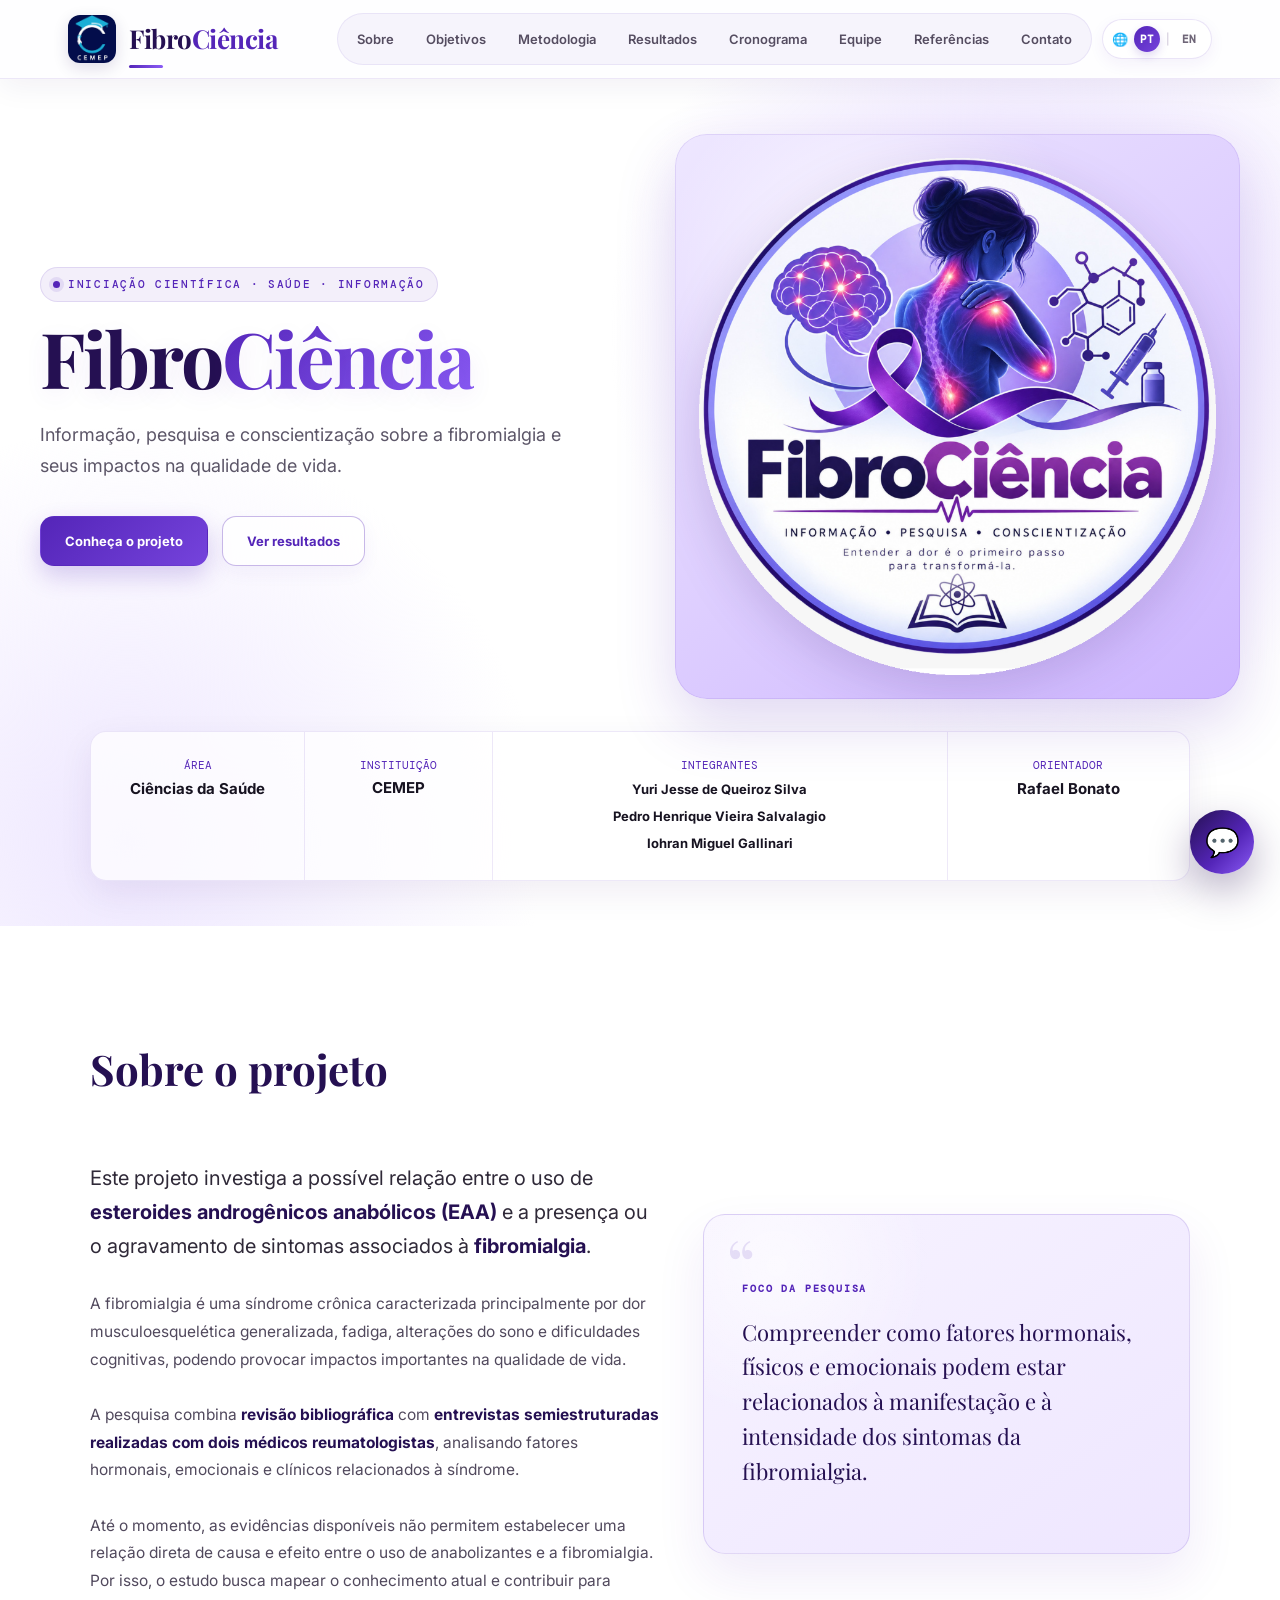
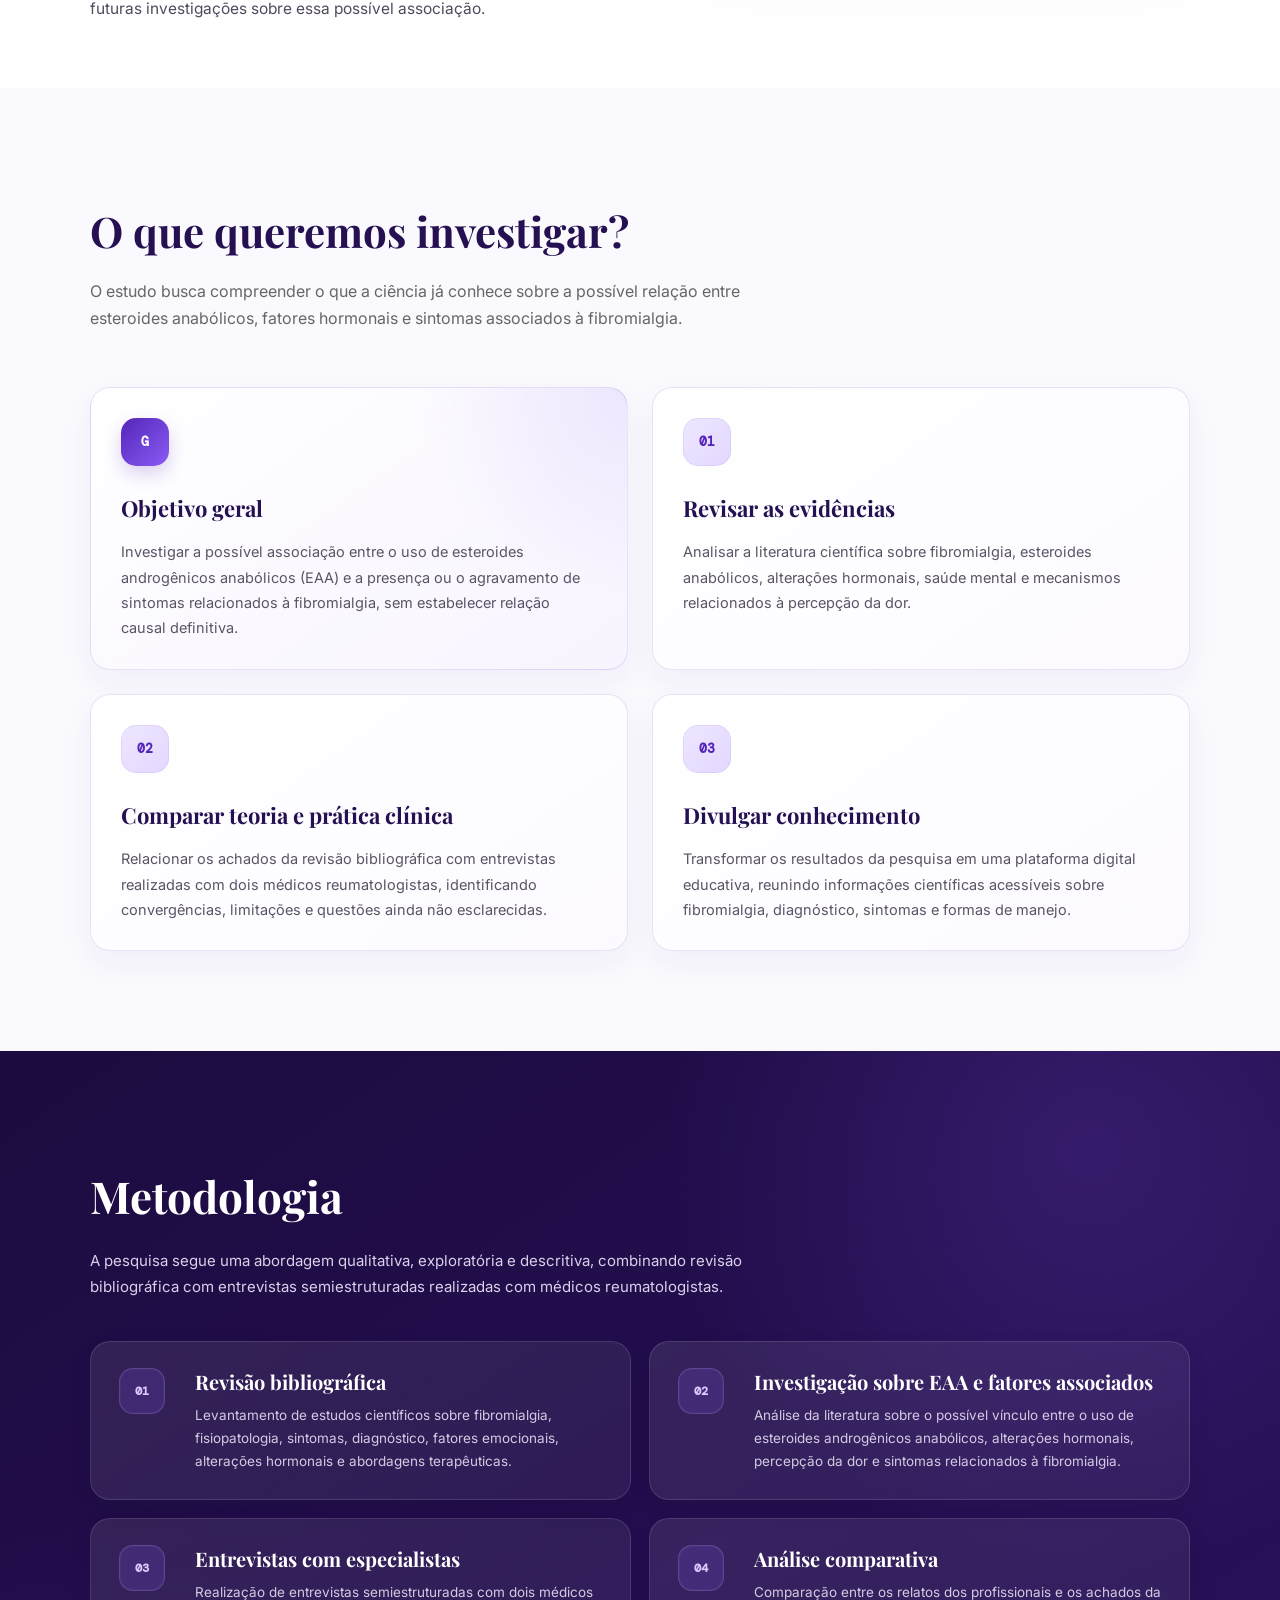
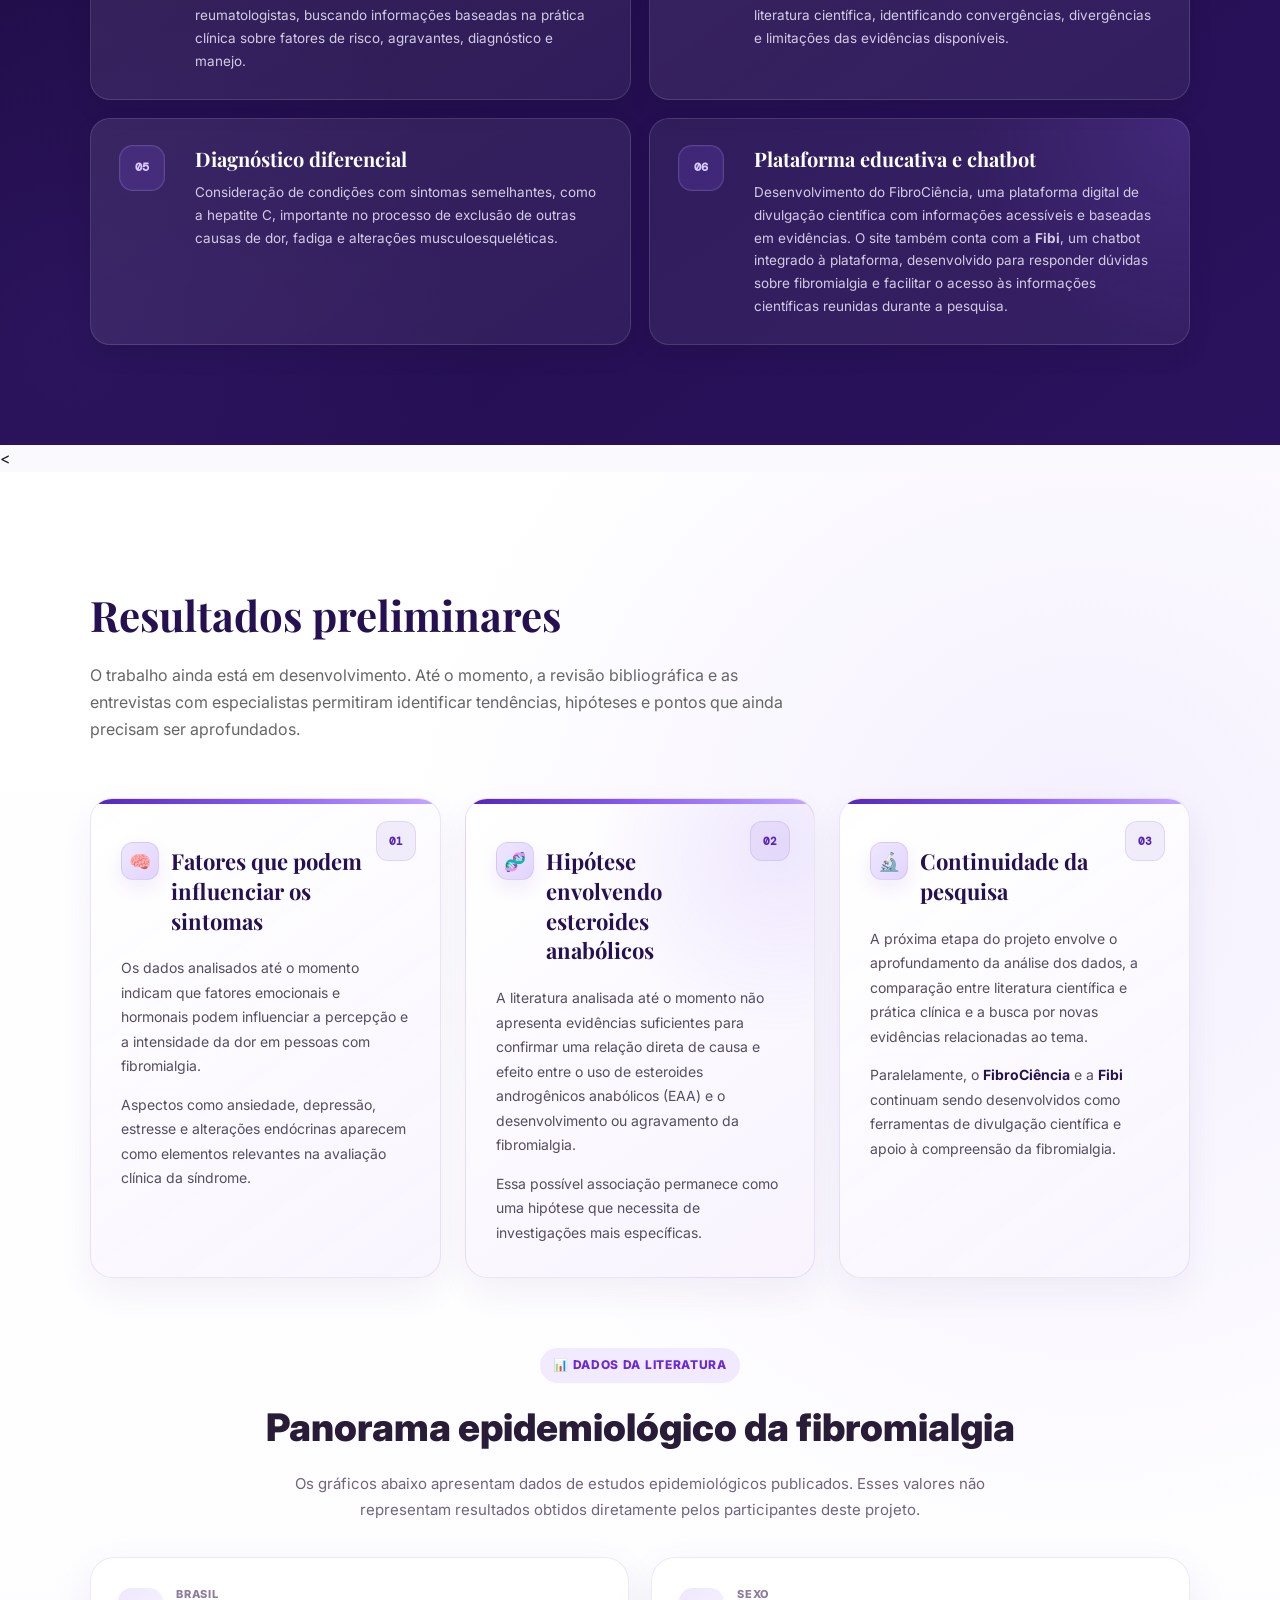
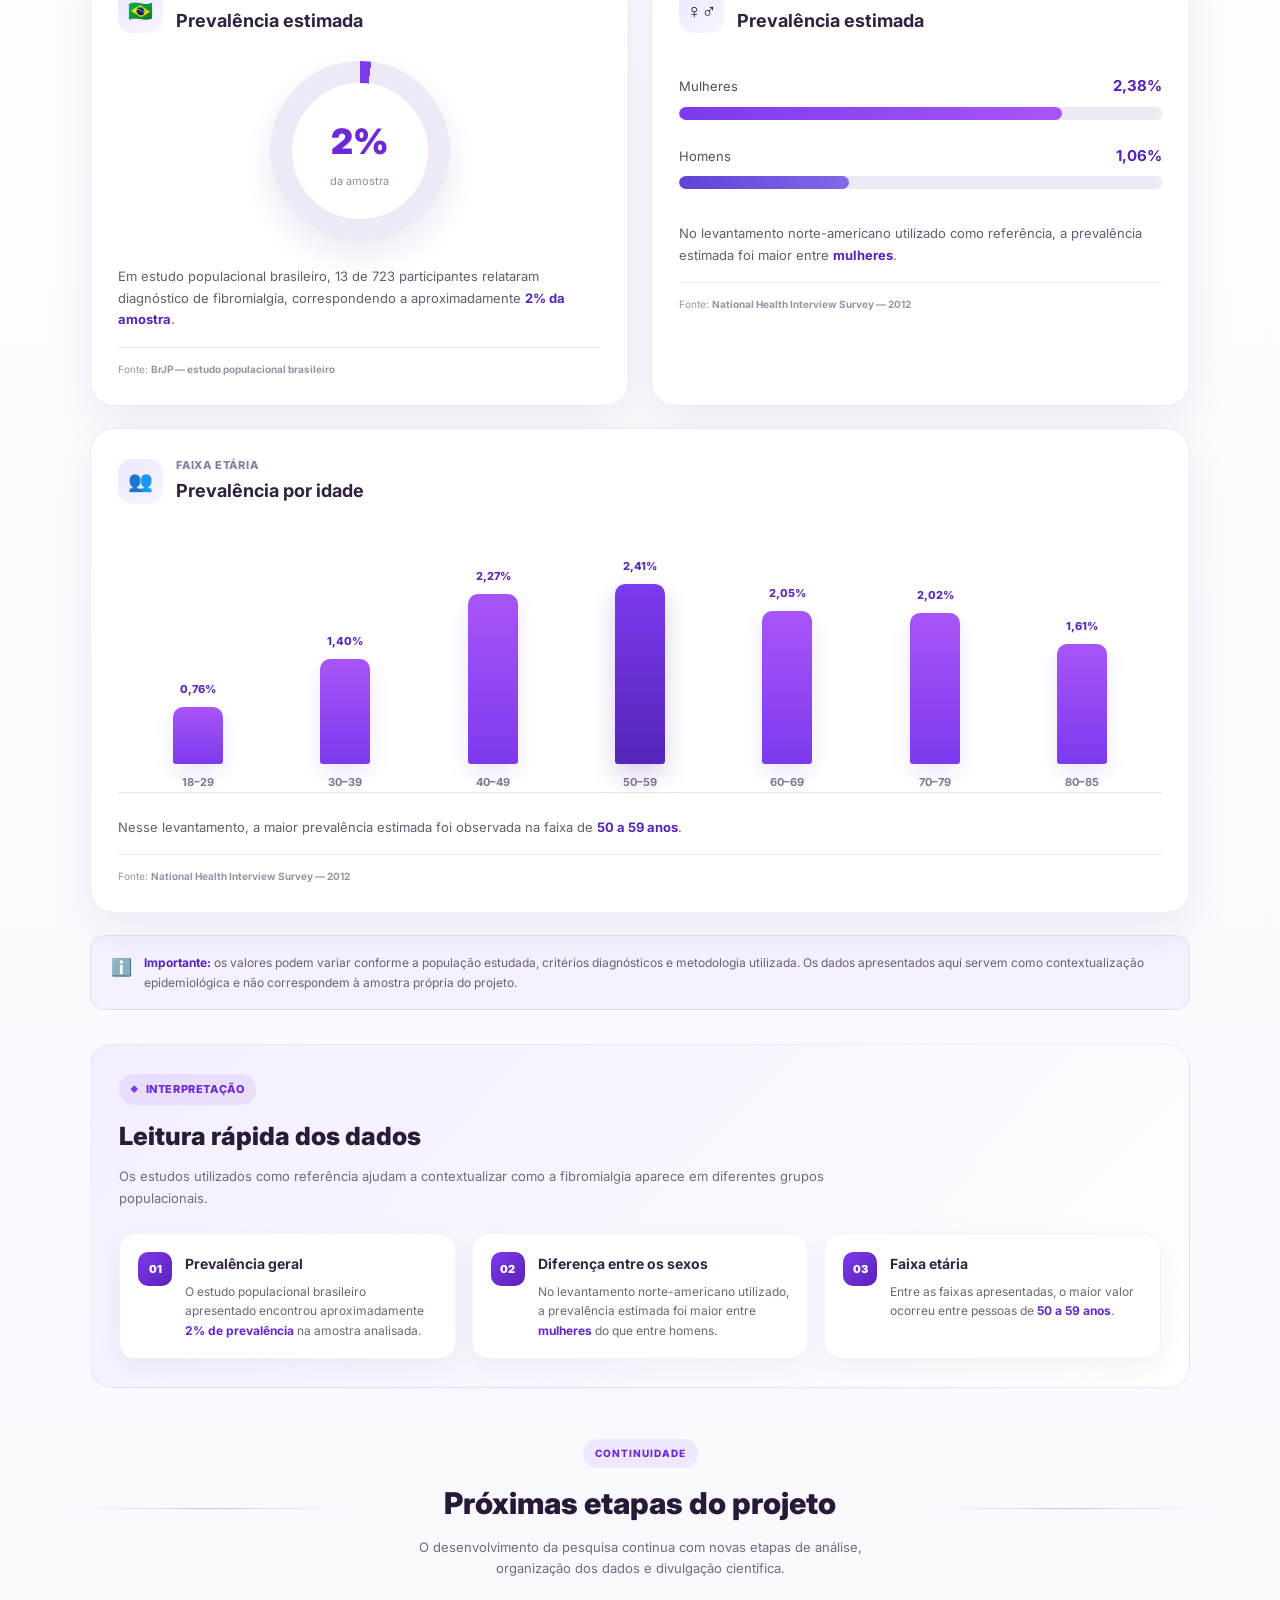
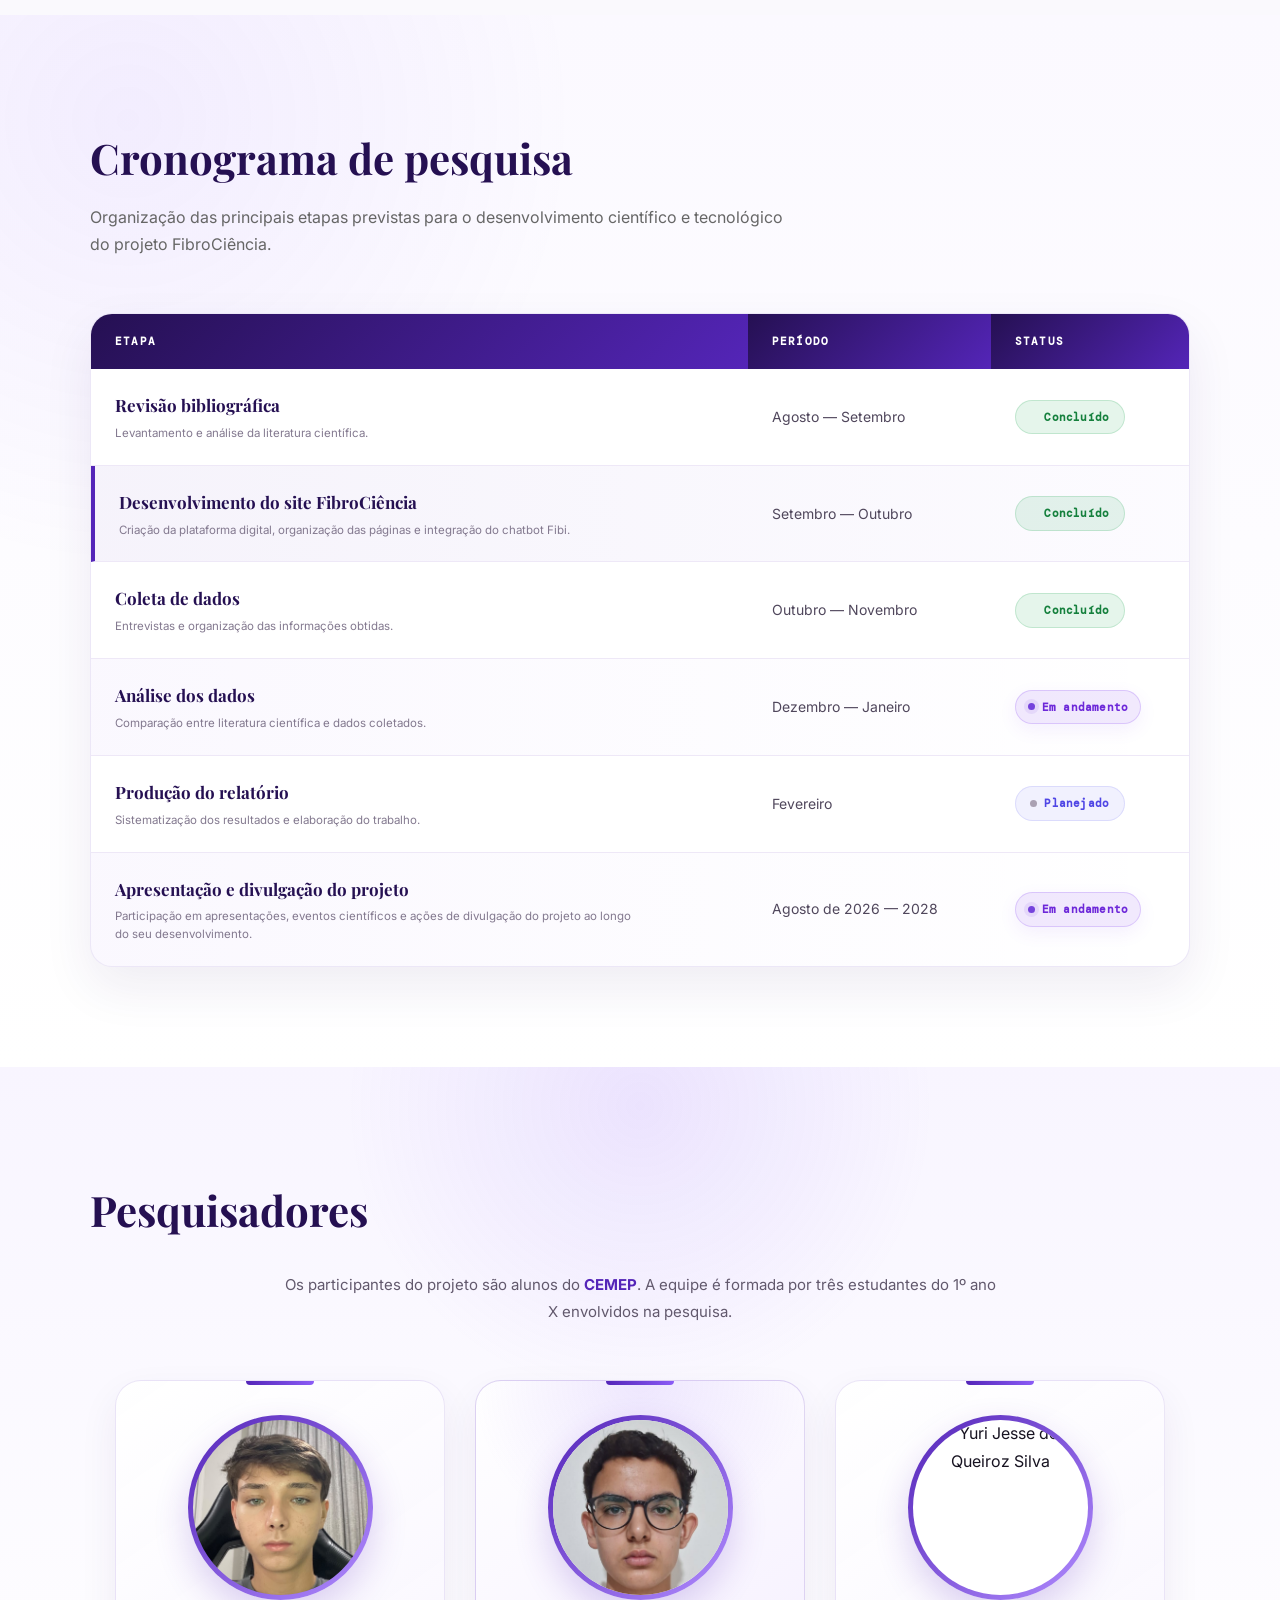
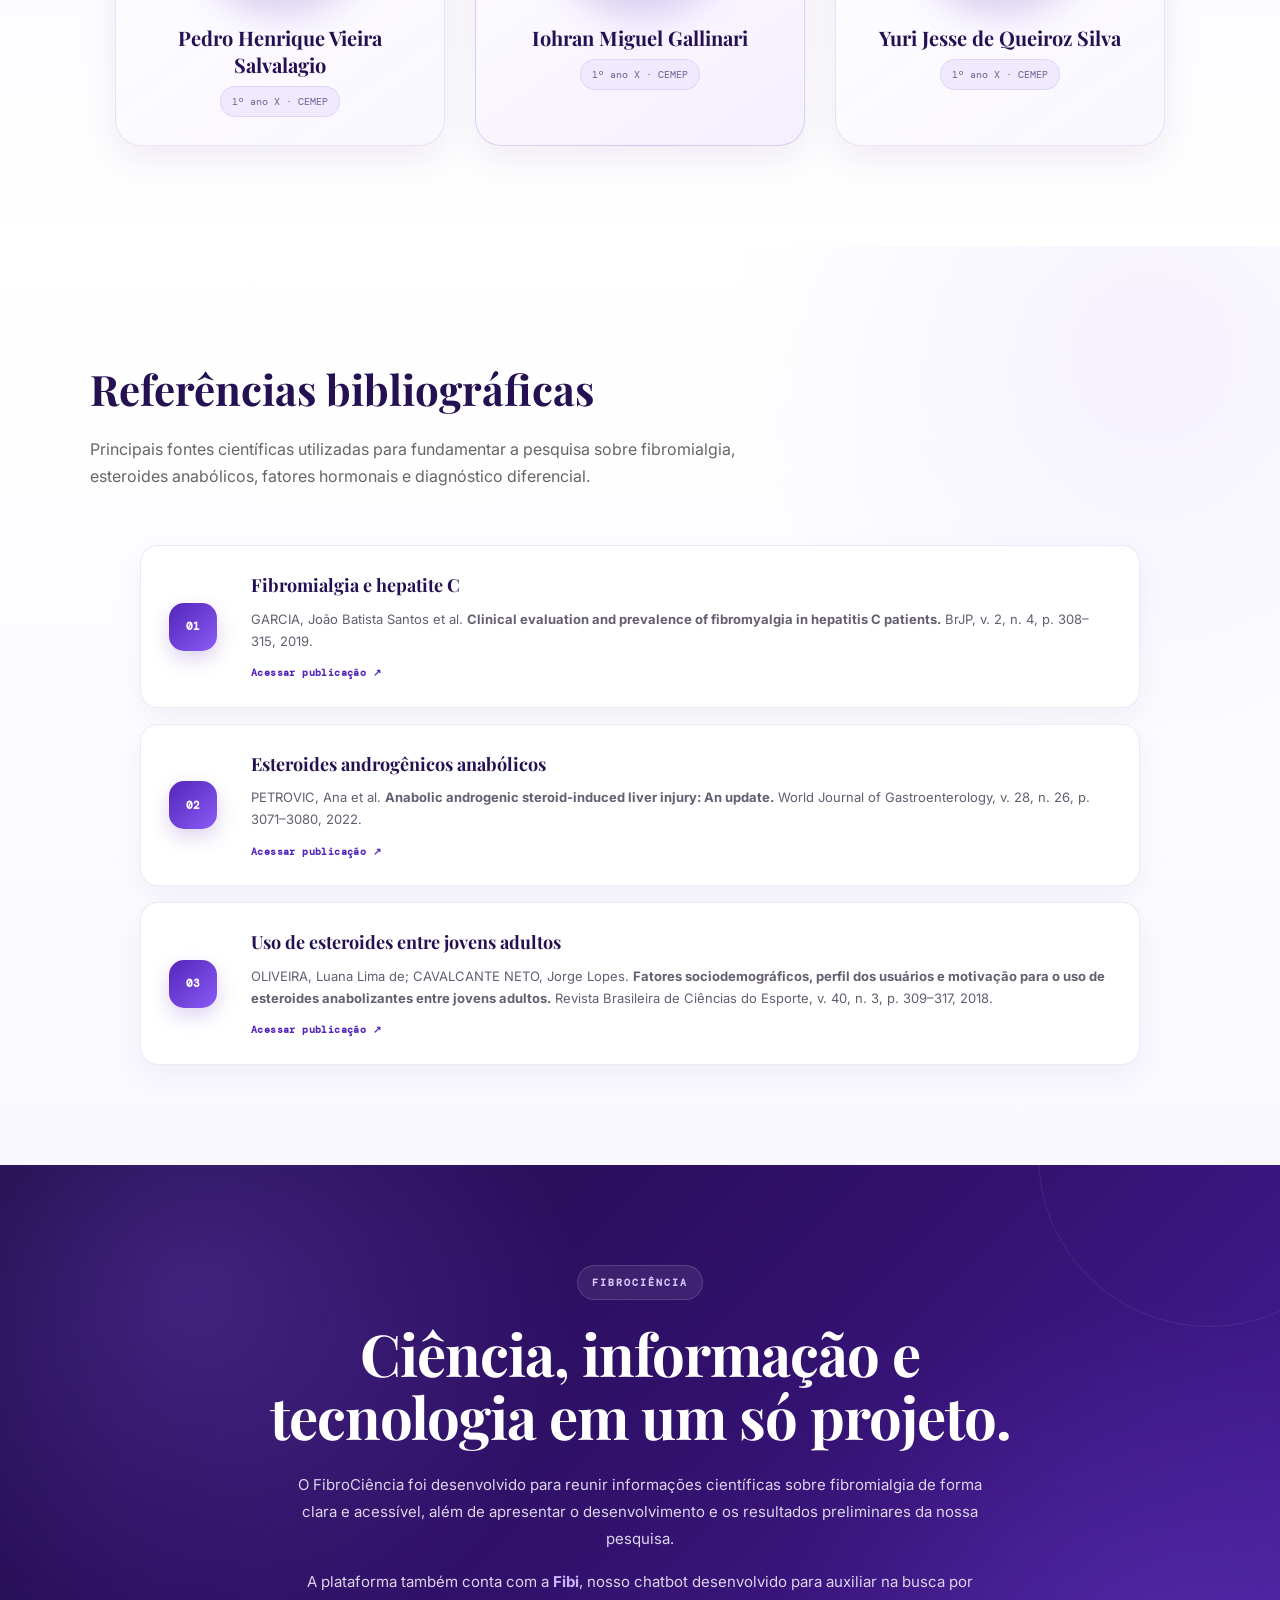
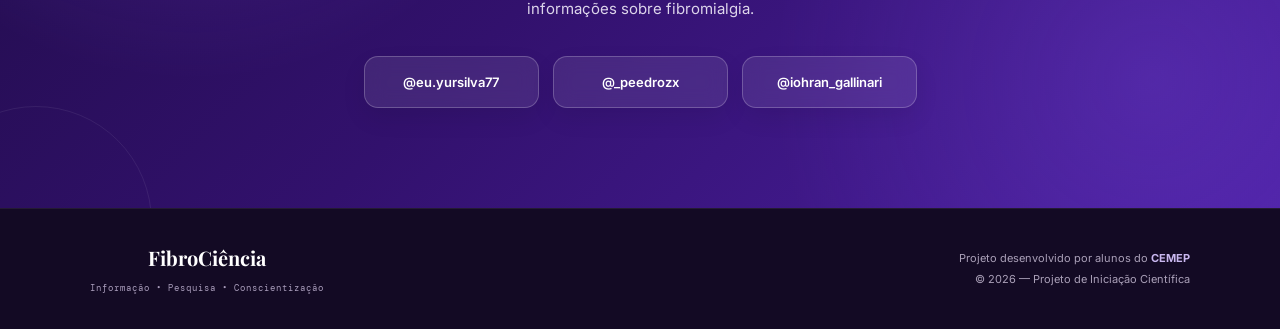
==== commit a8866726: "Atualiza definitivamente foto do Yuri" ====
--- a/index.html
+++ b/index.html
@@ -6090,7 +6090,7 @@
 <!-- YURI -->
 <div class="membro">
 <div class="membro-foto">
-<img alt="Yuri Jesse de Queiroz Silva" src="yuri.jpg" loading="lazy"/>
+<img alt="Yuri Jesse de Queiroz Silva" src="yuri-nova.jpg" loading="lazy"/>
 </div>
 <h3>
                     Yuri Jesse de Queiroz Silva
@@ -6441,7 +6441,7 @@
 /* FIBI_SCROLL_OPT_END */
 
 </style>
-<script src="./fibi-widget.js?v=4" type="module"></script>
+<script src="./fibi-widget.js?v=5" type="module"></script>
 <script defer="" src="./cronograma.js?v=4"></script>
 </body>
 </html>
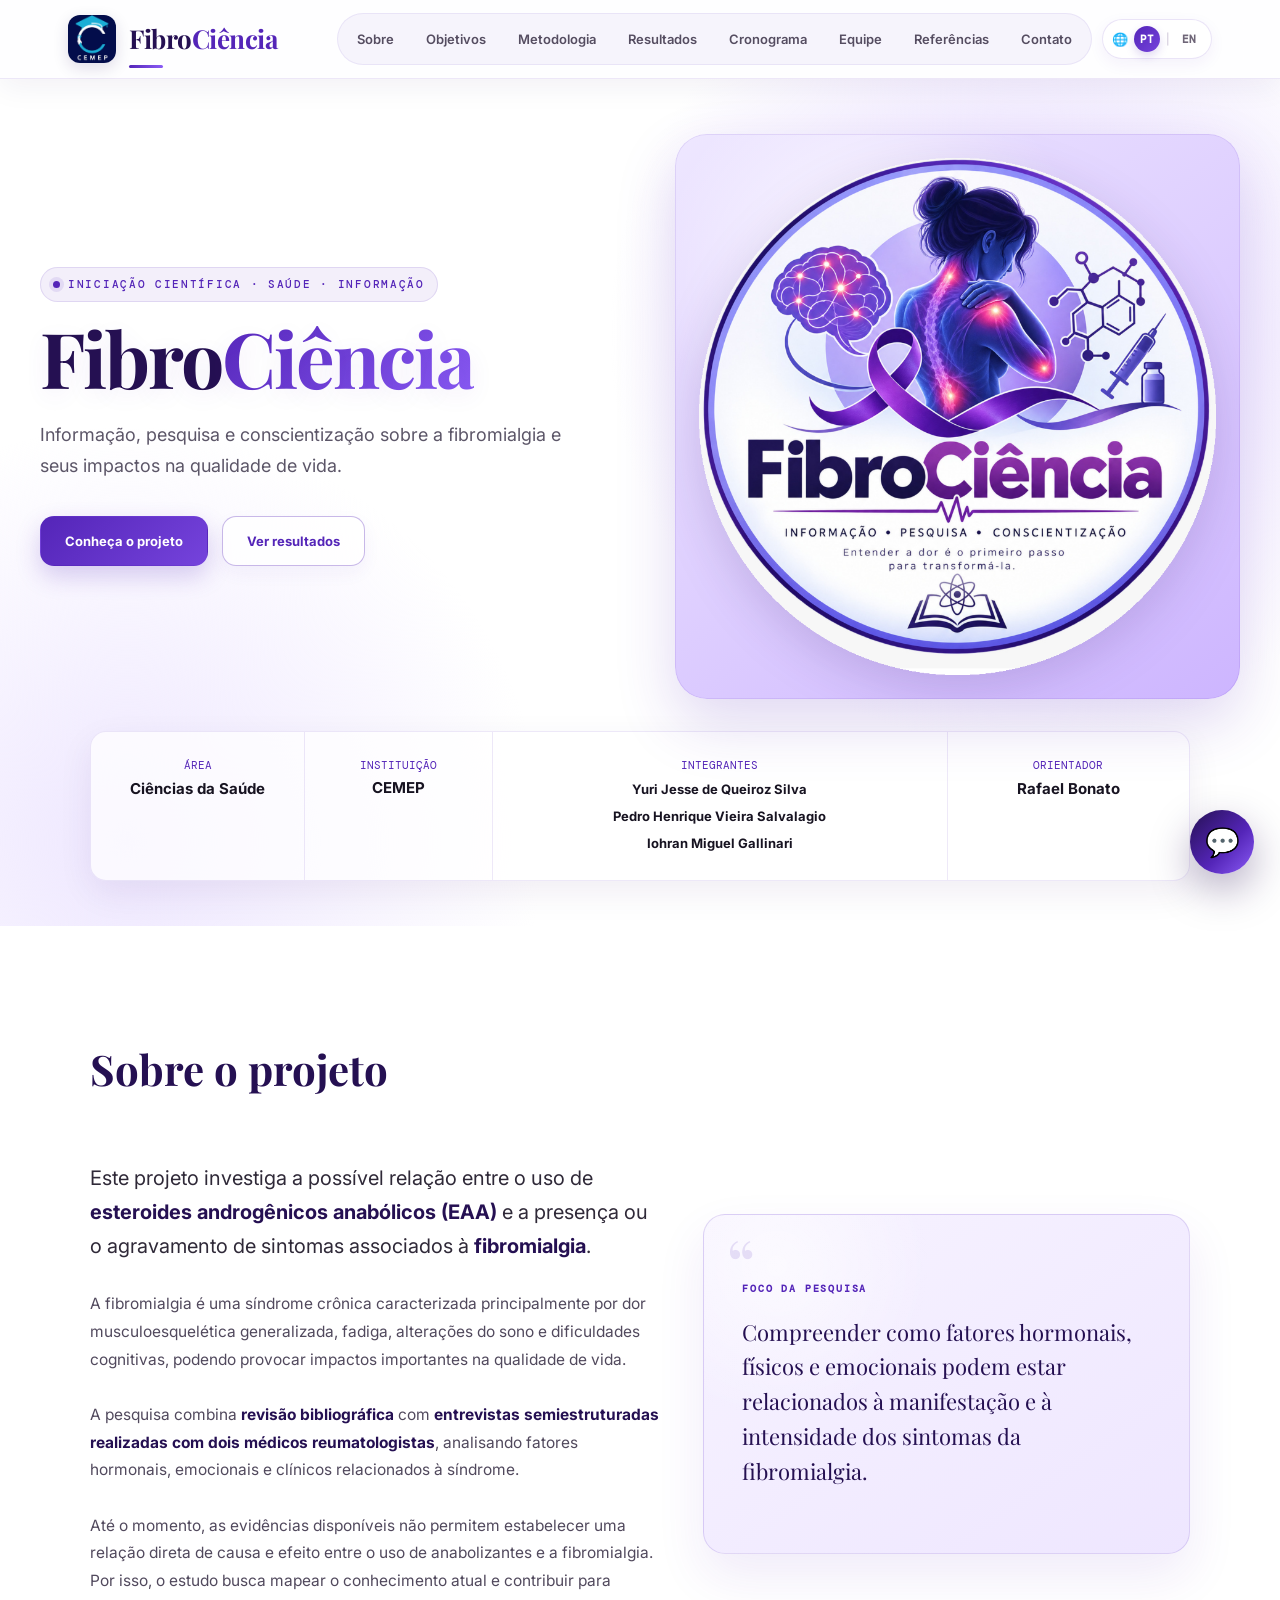
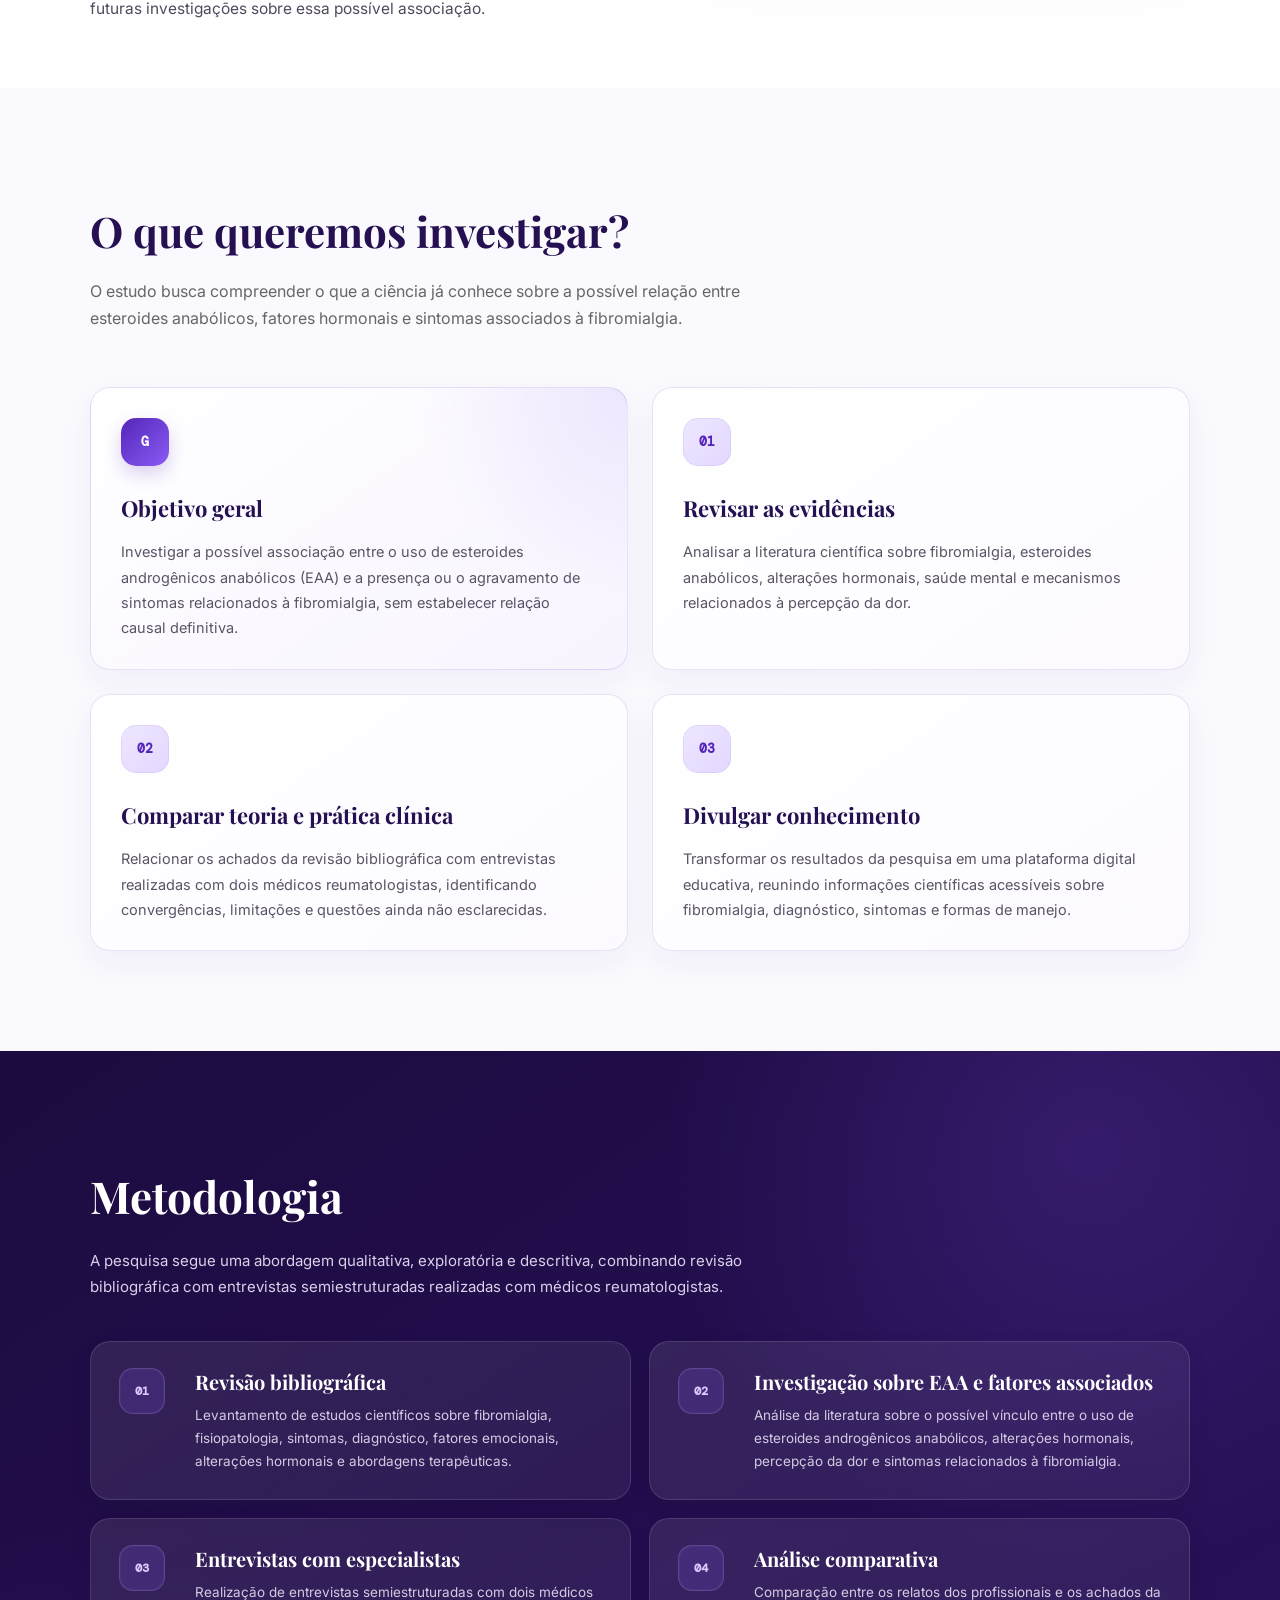
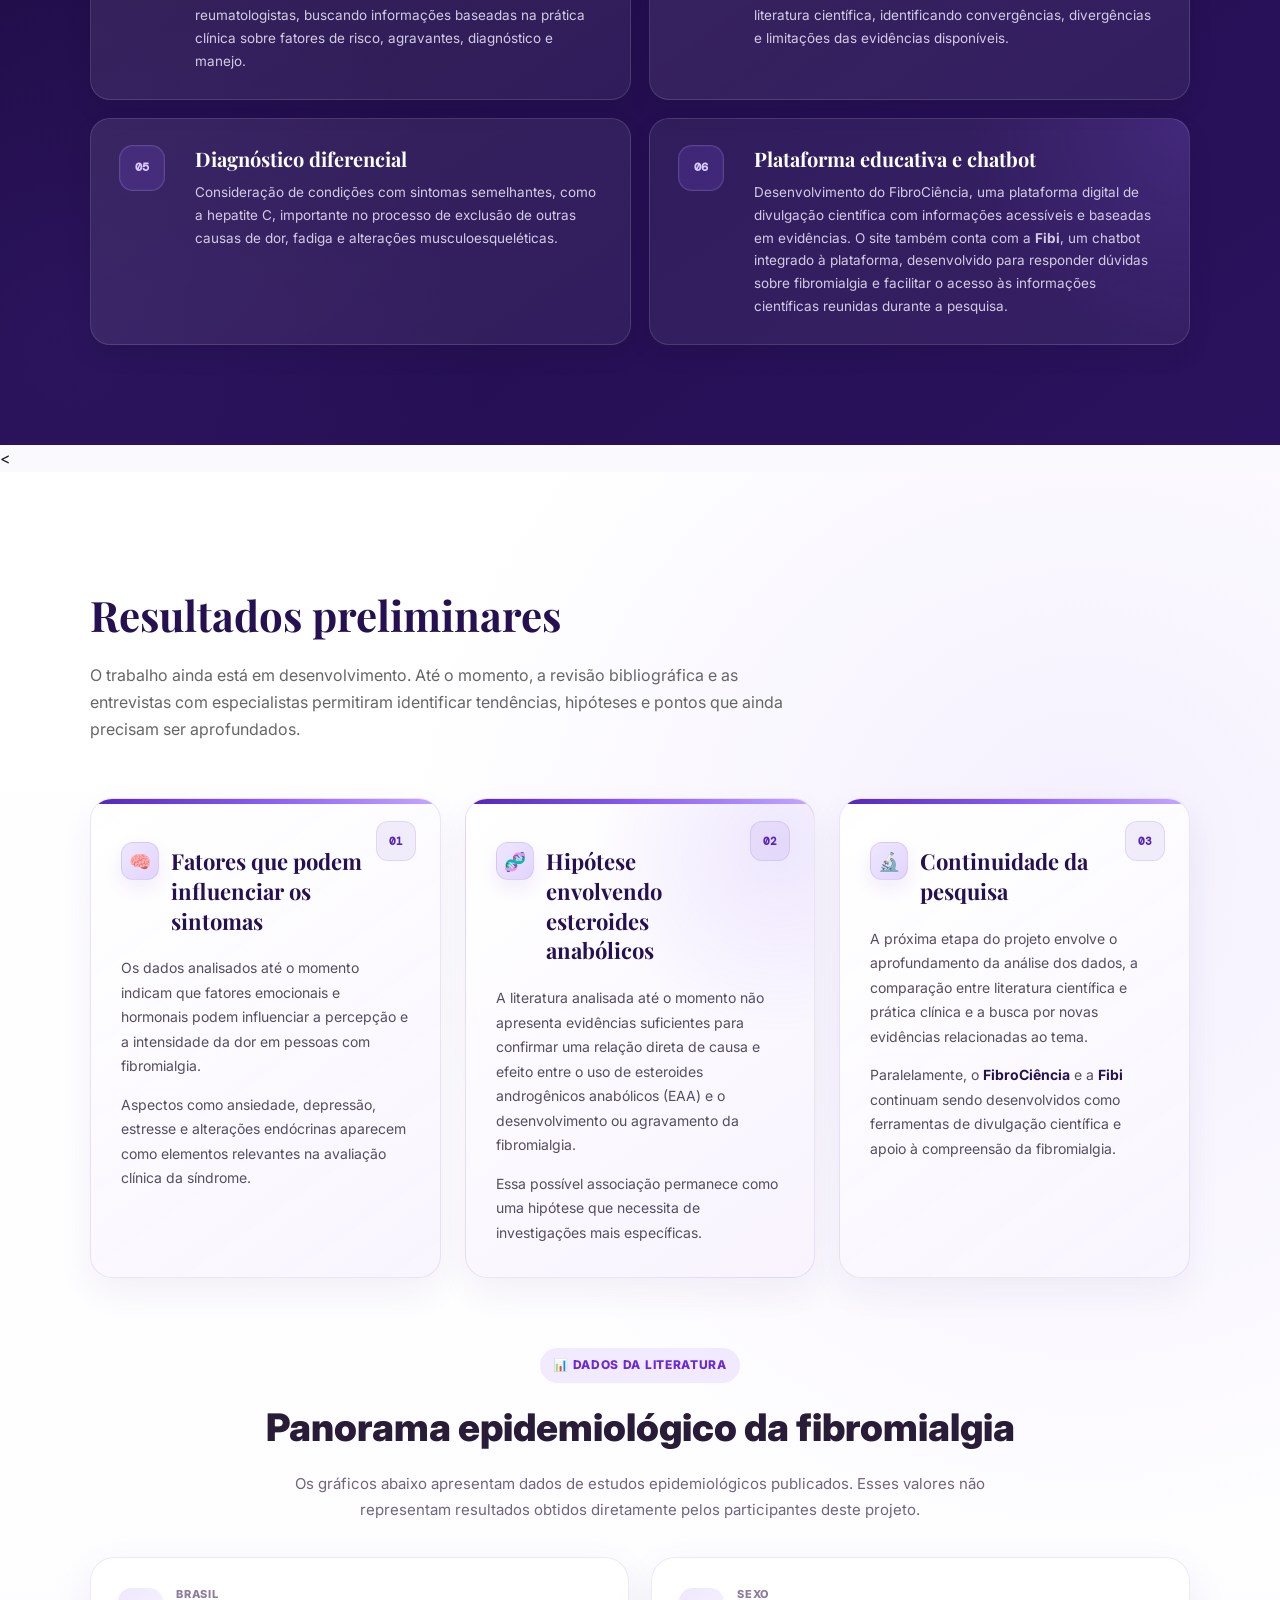
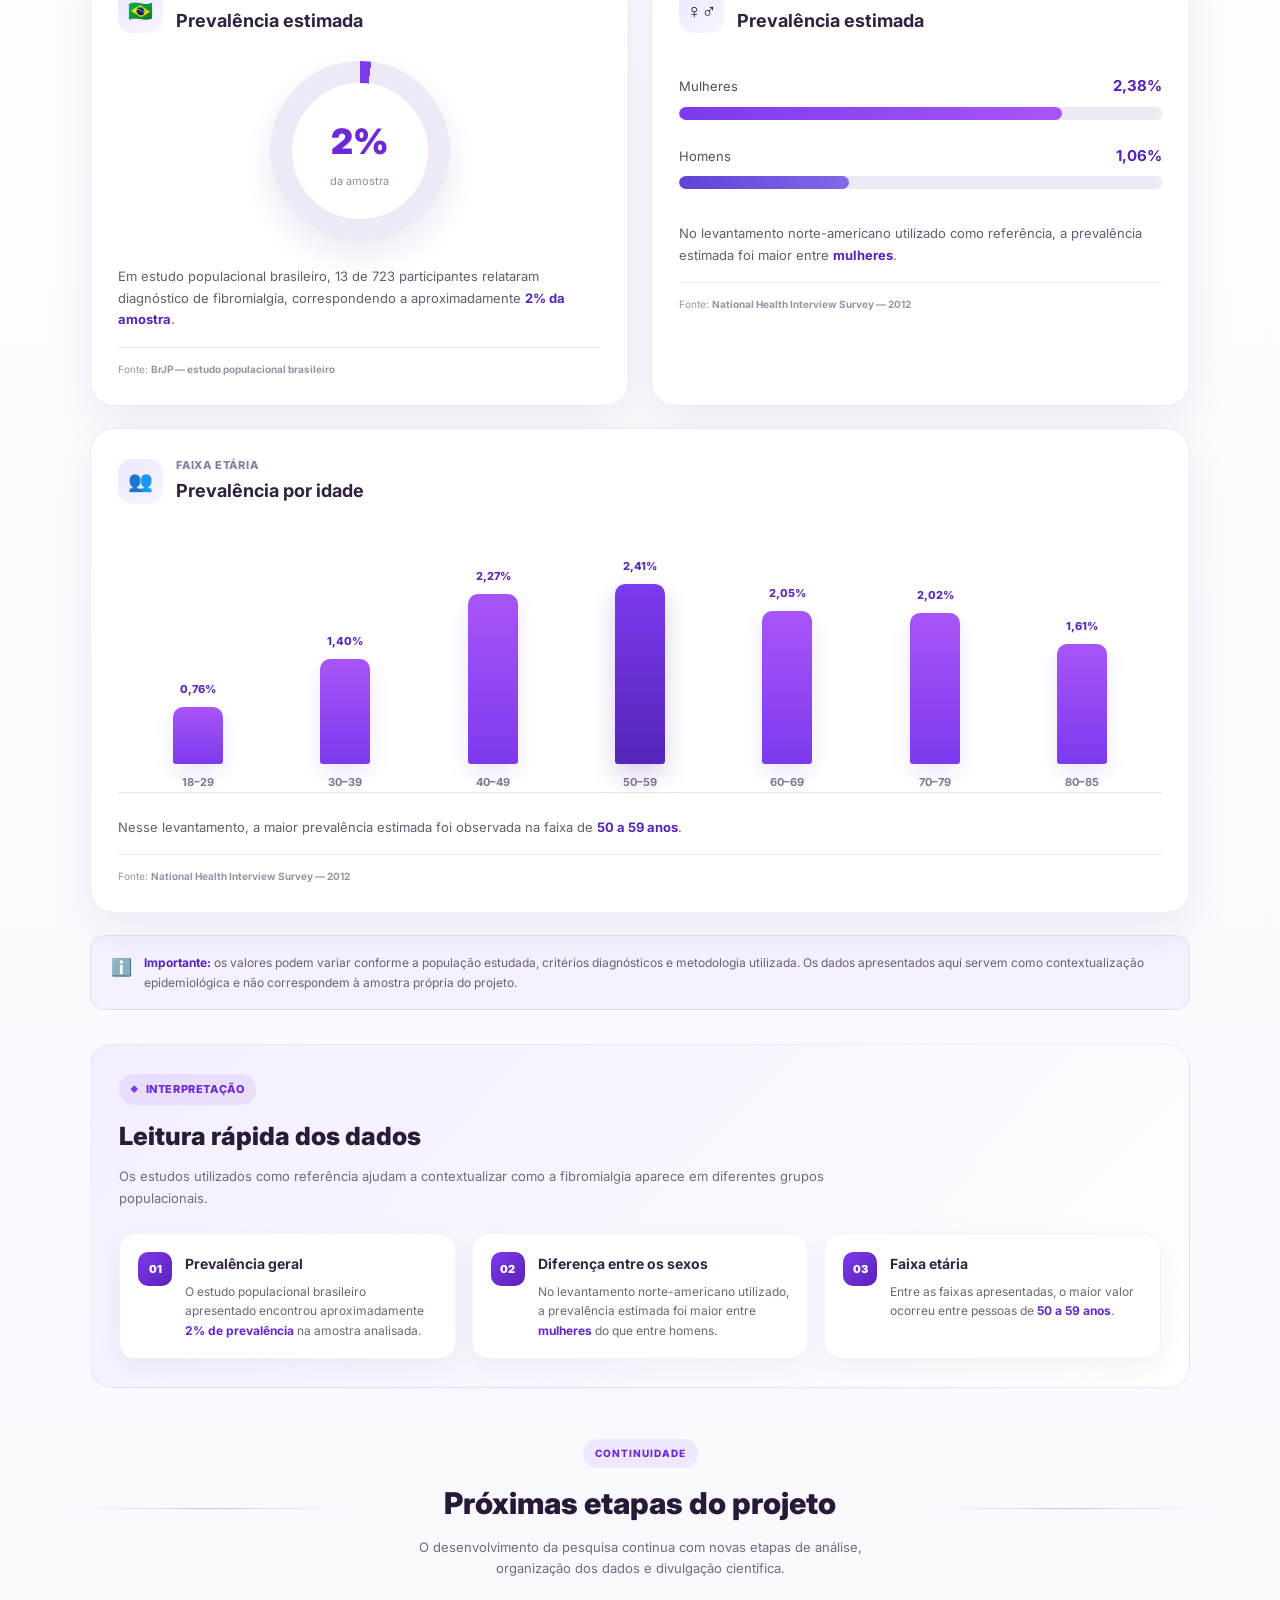
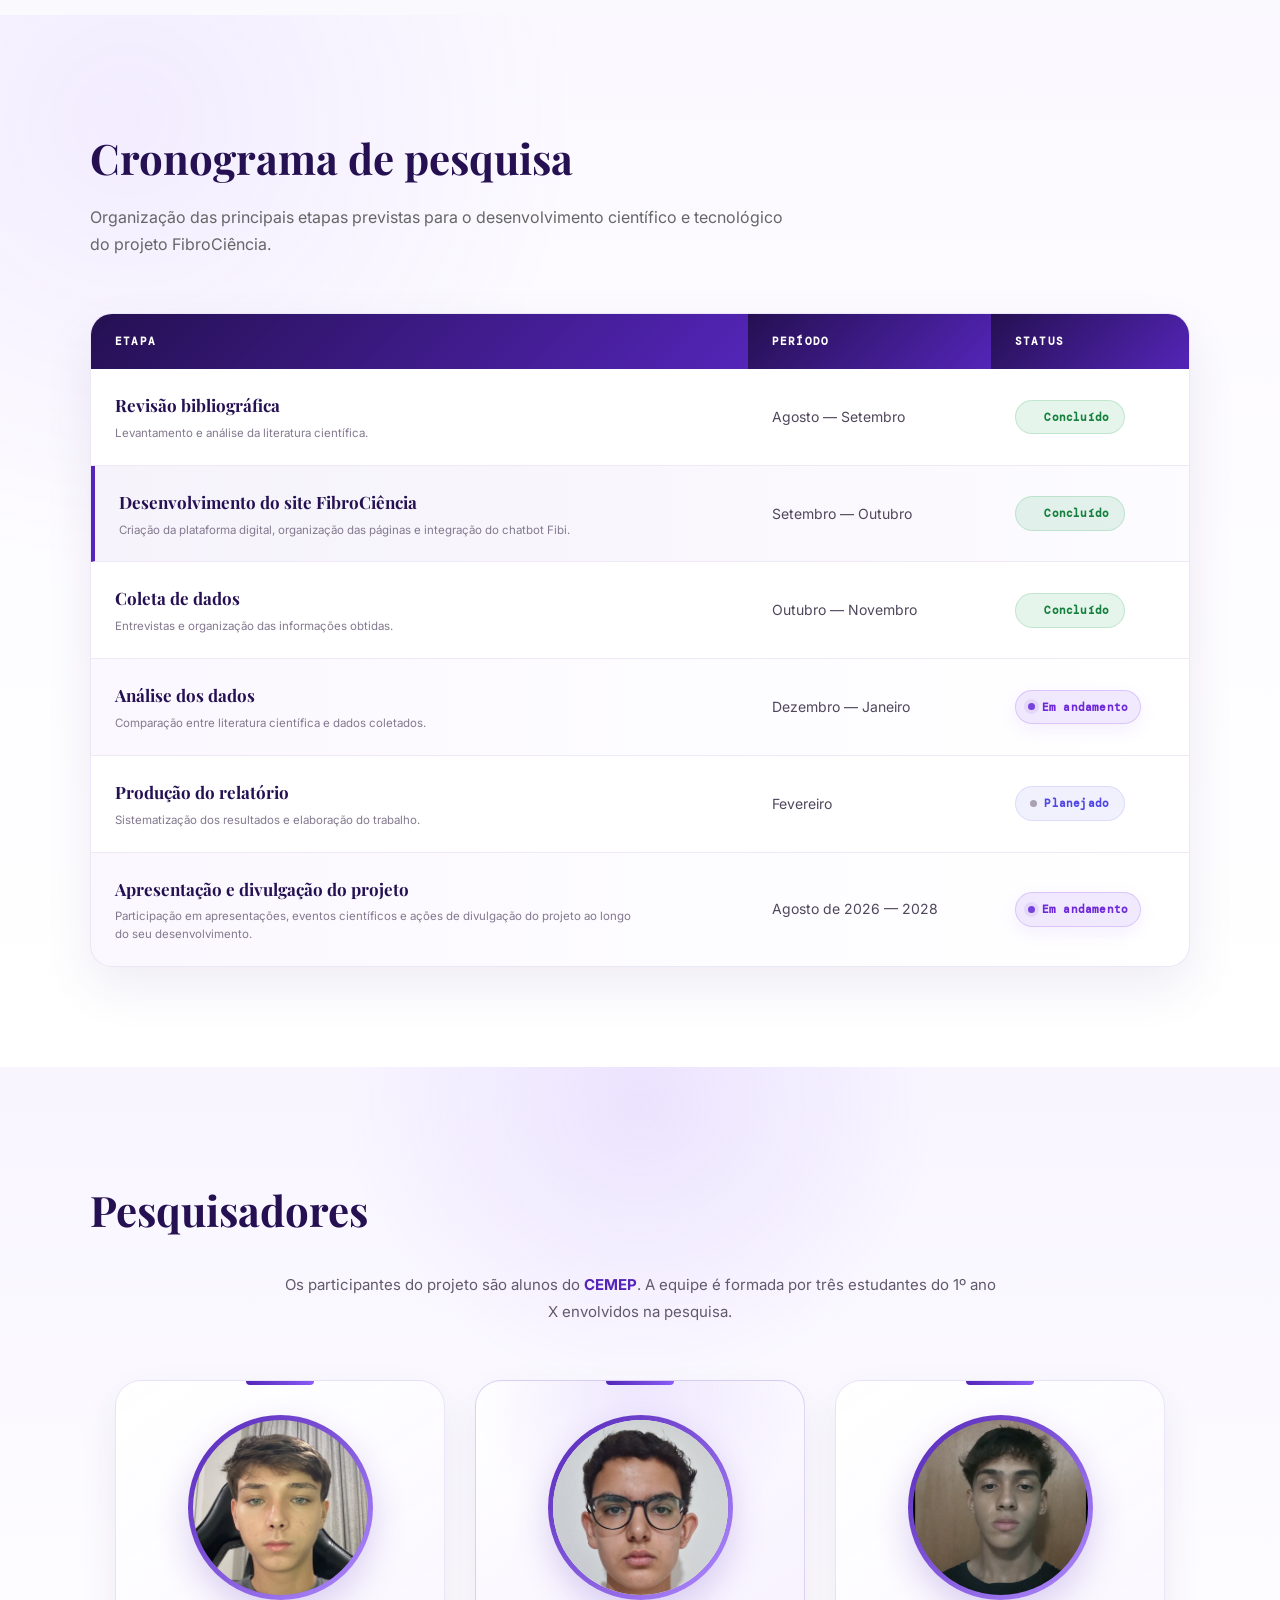
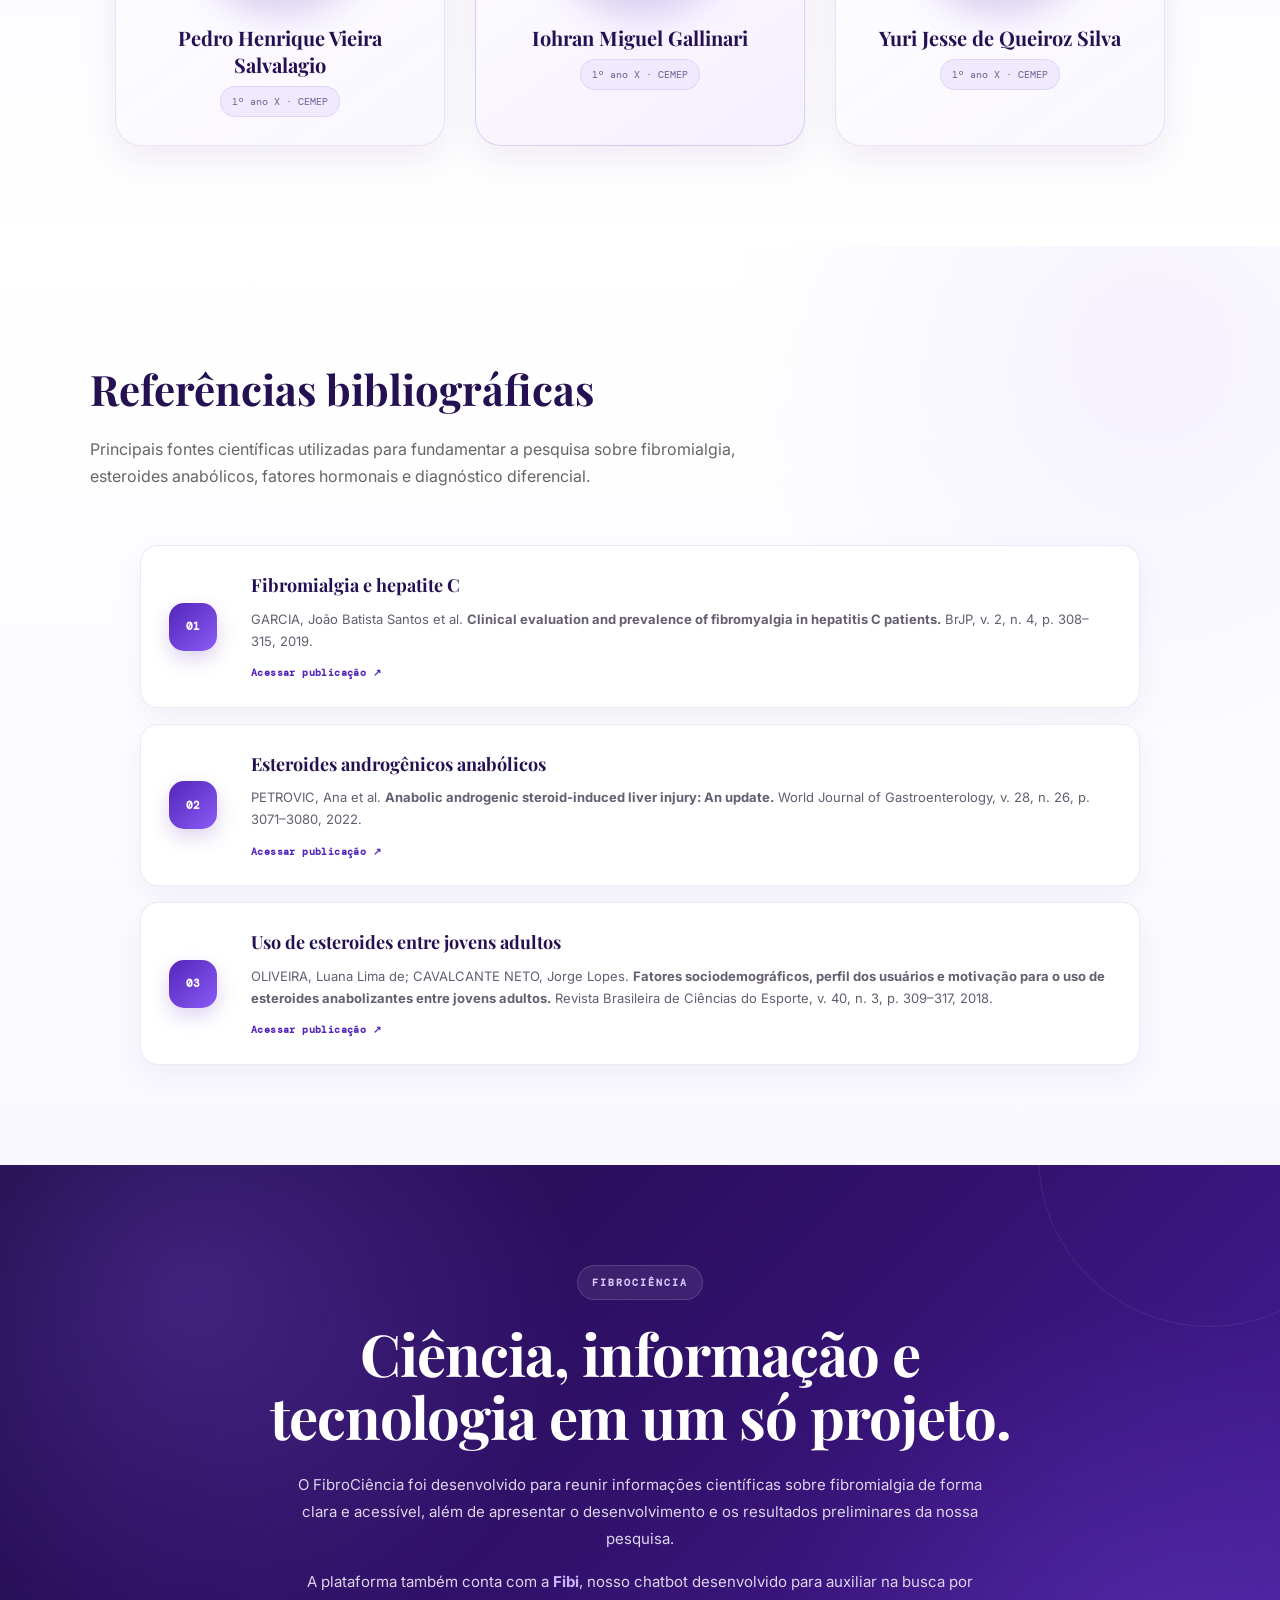
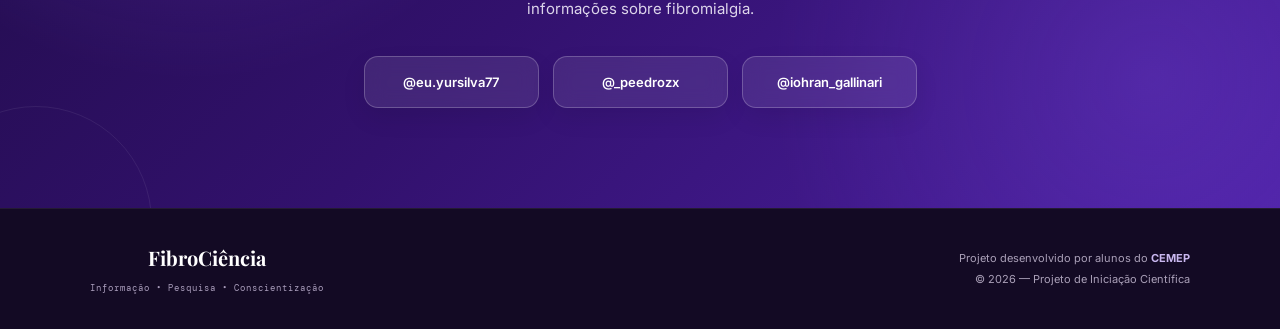
==== commit a4af18c3: "Corrige foto do Yuri" ====
--- a/index.html
+++ b/index.html
@@ -6090,7 +6090,7 @@
 <!-- YURI -->
 <div class="membro">
 <div class="membro-foto">
-<img alt="Yuri Jesse de Queiroz Silva" src="yuri-nova.jpg" loading="lazy"/>
+<img alt="Yuri Jesse de Queiroz Silva" src="yuri-v2.jpg" loading="lazy"/>
 </div>
 <h3>
                     Yuri Jesse de Queiroz Silva
